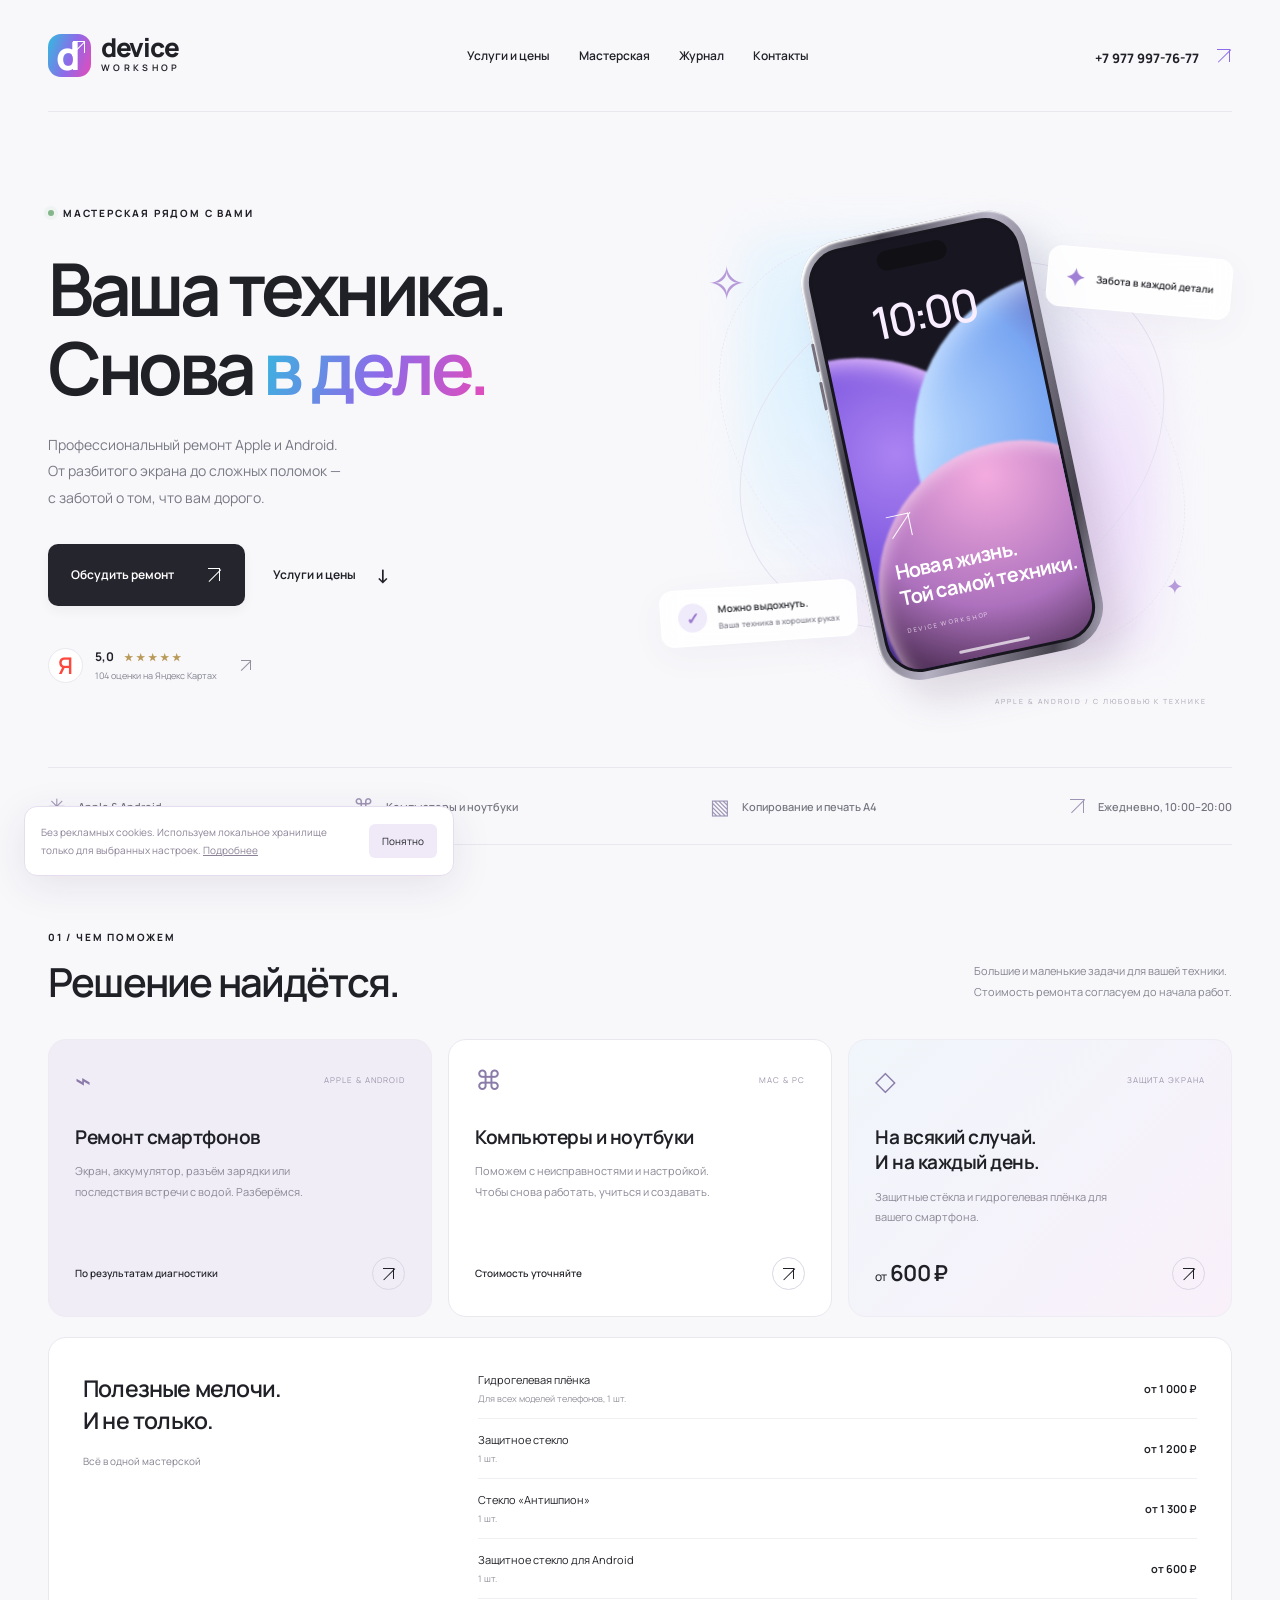
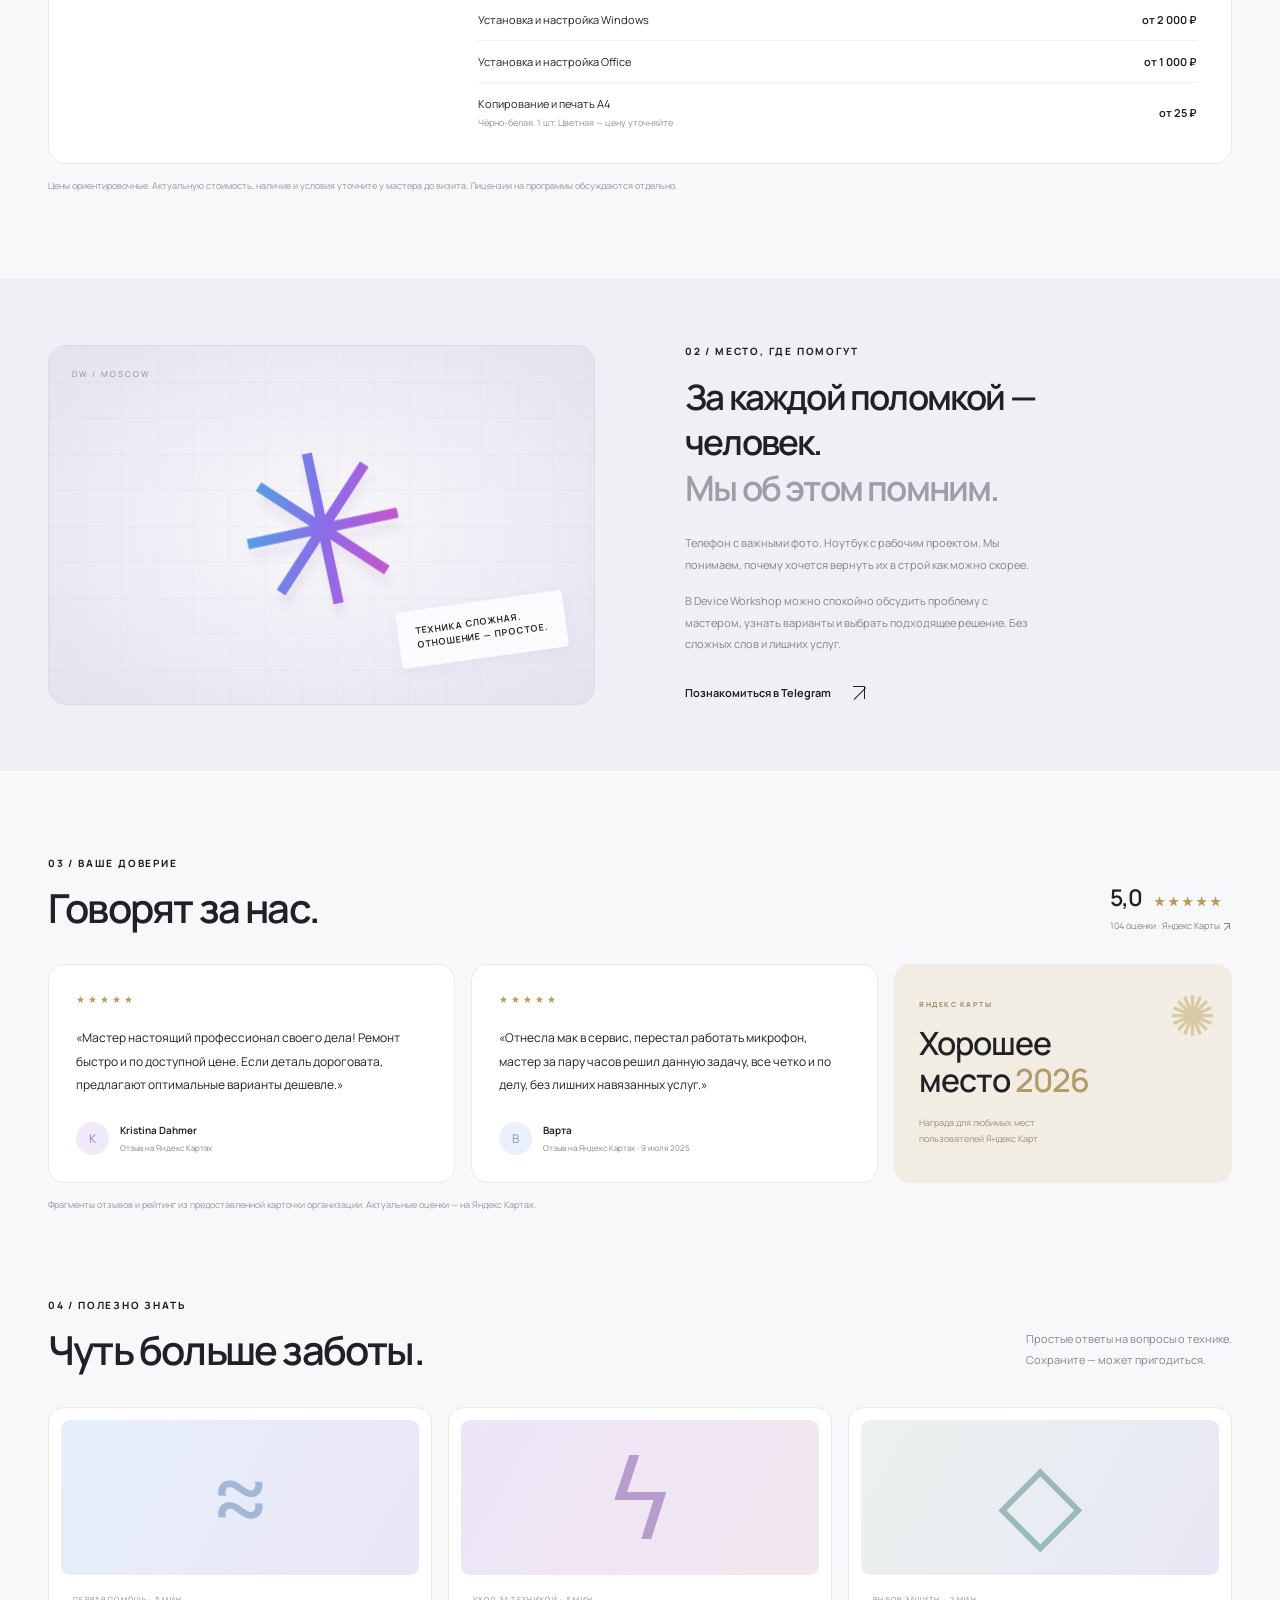
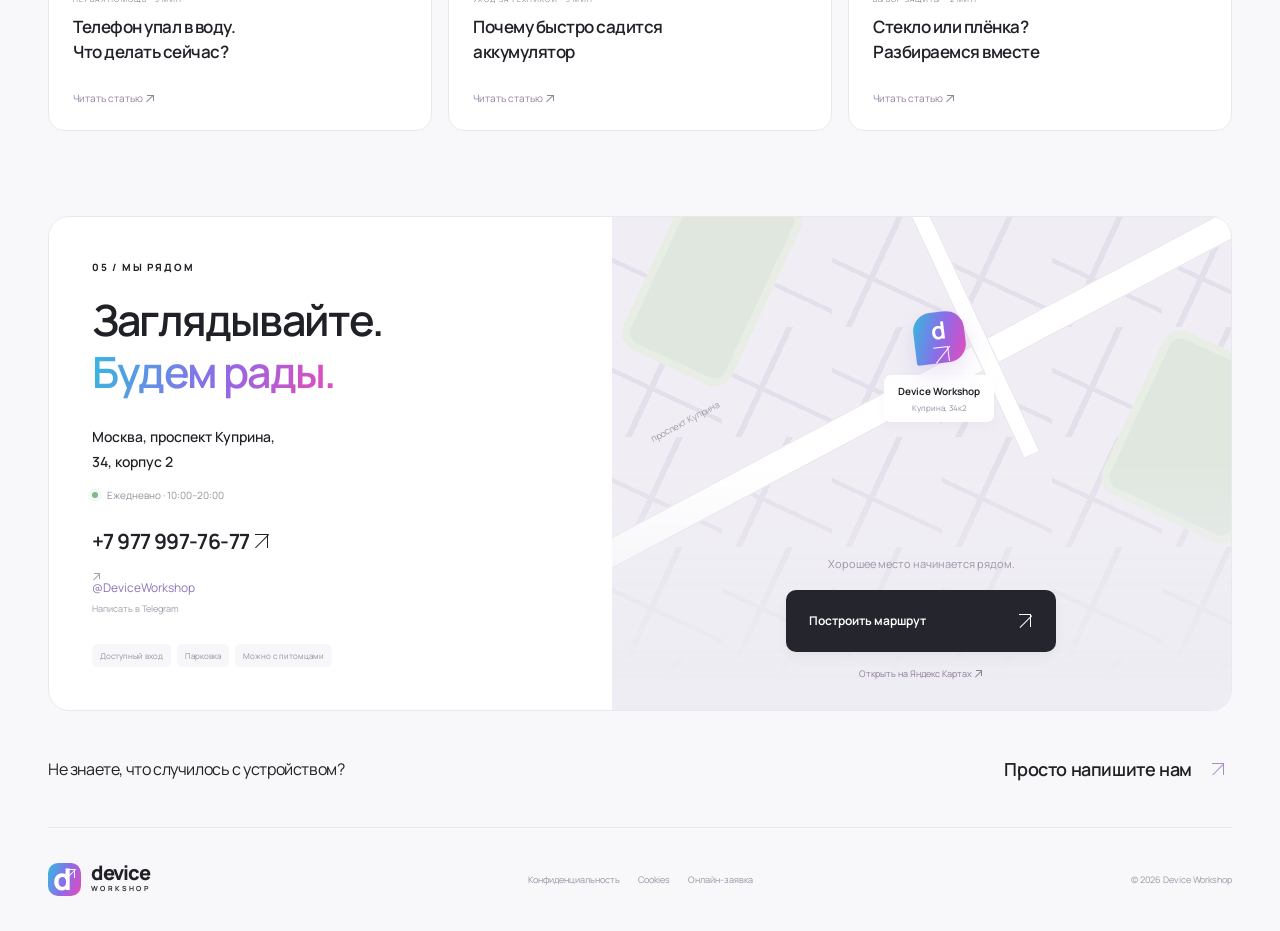
==== index.html @ 43ae1306 "Create Device Workshop website, Telegram Mini App and bot" ====
<!doctype html>
<html lang="ru">
<head>
  <meta charset="utf-8">
  <meta name="viewport" content="width=device-width, initial-scale=1">
  <meta name="theme-color" content="#f6f5fa">
  <meta name="description" content="Device Workshop — ремонт Apple и Android, компьютеров и ноутбуков в Москве. Защитные стёкла, гидрогелевая плёнка, печать А4. Проспект Куприна, 34, корпус 2. Ежедневно 10:00–20:00.">
  <title>Device Workshop — техника снова в деле</title>
  <link rel="icon" href="assets/favicon.svg" type="image/svg+xml">
  <link rel="stylesheet" href="styles.css"><link rel="stylesheet" href="layout.css"><link rel="stylesheet" href="extra.css">
  <script src="app.js" defer></script>
</head>
<body>
  <header class="header shell">
    <a class="brand" href="#" aria-label="Device Workshop — главная"><span class="brand-icon">d<span><span class="arrow-icon" aria-hidden="true"></span></span></span><span>device<span class="brand-sub">WORKSHOP</span></span></a>
    <nav class="desktop-nav" aria-label="Основная навигация"><a href="#services">Услуги и цены</a><a href="#about">Мастерская</a><a href="#articles">Журнал</a><a href="#contacts">Контакты</a></nav>
    <a class="header-contact" href="tel:+79779977677">+7 977 997-76-77 <span><span class="arrow-icon" aria-hidden="true"></span></span></a>
    <button class="menu-toggle" aria-expanded="false" aria-controls="mobile-nav" aria-label="Открыть меню">☰</button>
  </header>
  <nav id="mobile-nav" class="mobile-nav" aria-label="Мобильная навигация" hidden><a href="#services">Услуги и цены</a><a href="miniapp.html">Оформить заявку</a><a href="#about">Мастерская</a><a href="#reviews">Отзывы</a><a href="#articles">Полезные статьи</a><a href="#contacts">Контакты</a></nav>
  <main>
    <section class="hero shell">
      <div class="hero-copy">
        <div class="eyebrow"><span class="status-dot"></span> МАСТЕРСКАЯ РЯДОМ С ВАМИ</div>
        <h1>Ваша техника.<br>Снова <span class="gradient-text">в деле.</span></h1>
        <p class="hero-description">Профессиональный ремонт Apple и Android.<br class="desktop-break"> От разбитого экрана до сложных поломок —<br class="desktop-break"> с заботой о том, что вам дорого.</p>
        <div class="hero-actions"><button class="button button-dark" data-book>Обсудить ремонт <span><span class="arrow-icon" aria-hidden="true"></span></span></button><a class="text-link" href="#services">Услуги и цены <span>↓</span></a></div>
        <a class="hero-rating" href="https://yandex.ru/maps/org/device_workshop/223528800071/reviews/" target="_blank" rel="noopener noreferrer"><span class="rating-logo">Я</span><span><strong>5,0 <span class="stars">★★★★★</span></strong><small>104 оценки на Яндекс Картах</small></span><span class="rating-arrow"><span class="arrow-icon" aria-hidden="true"></span></span></a>
      </div>
      <div class="hero-art" aria-label="Иллюстрация смартфона после ремонта">
        <div class="orbit orbit-one"></div><div class="orbit orbit-two"></div><div class="art-glow"></div>
        <div class="floating-label label-top"><span class="label-symbol">✦</span> Забота в каждой детали</div>
        <div class="phone"><div class="phone-buttons"></div><div class="phone-screen"><div class="phone-island"></div><span class="screen-time">10:00</span><div class="screen-orb orb-one"></div><div class="screen-orb orb-two"></div><div class="screen-orb orb-three"></div><div class="screen-bottom"><span><span class="arrow-icon" aria-hidden="true"></span></span><strong>Новая жизнь.<br>Той самой техники.</strong><small>DEVICE WORKSHOP</small></div><div class="home-indicator"></div></div></div>
        <div class="floating-label label-bottom"><span class="check-icon">✓</span><span>Можно выдохнуть.<small>Ваша техника в хороших руках</small></span></div>
        <span class="art-spark spark-one">✧</span><span class="art-spark spark-two">✦</span><span class="art-caption">APPLE & ANDROID / С ЛЮБОВЬЮ К ТЕХНИКЕ</span>
      </div>
    </section>
    <div class="benefits shell"><span><i>✳</i> Apple & Android</span><span><i>⌘</i> Компьютеры и ноутбуки</span><span><i>▧</i> Копирование и печать А4</span><span><i><span class="arrow-icon" aria-hidden="true"></span></i> Ежедневно, 10:00–20:00</span></div>
    <section id="services" class="section shell">
      <div class="section-heading"><div><div class="eyebrow">01 / ЧЕМ ПОМОЖЕМ</div><h2>Решение найдётся.</h2></div><p>Большие и маленькие задачи для вашей техники.<br>Стоимость ремонта согласуем до начала работ.</p></div>
      <div class="service-grid">
        <article class="service-card repair-card"><div class="card-top"><span class="service-icon">⌁</span><span class="card-tag">APPLE & ANDROID</span></div><h3>Ремонт смартфонов</h3><p>Экран, аккумулятор, разъём зарядки или последствия встречи с водой. Разберёмся.</p><div class="card-bottom"><span class="price custom-price">По результатам диагностики</span><button class="circle-button" data-book="Ремонт смартфона" aria-label="Обсудить ремонт смартфона"><span class="arrow-icon" aria-hidden="true"></span></button></div></article>
        <article class="service-card"><div class="card-top"><span class="service-icon">⌘</span><span class="card-tag">MAC & PC</span></div><h3>Компьютеры и ноутбуки</h3><p>Поможем с неисправностями и настройкой. Чтобы снова работать, учиться и создавать.</p><div class="card-bottom"><span class="price custom-price">Стоимость уточняйте</span><button class="circle-button" data-book="Ремонт компьютера или ноутбука" aria-label="Обсудить ремонт компьютера"><span class="arrow-icon" aria-hidden="true"></span></button></div></article>
        <article class="service-card protection-card"><div class="card-top"><span class="service-icon">◇</span><span class="card-tag">ЗАЩИТА ЭКРАНА</span></div><h3>На всякий случай.<br>И на каждый день.</h3><p>Защитные стёкла и гидрогелевая плёнка для вашего смартфона.</p><div class="card-bottom"><span class="price"><small>от</small> 600 ₽</span><button class="circle-button" data-book="Защита экрана" aria-label="Подобрать защиту экрана"><span class="arrow-icon" aria-hidden="true"></span></button></div></article>
      </div>
      <div class="price-panel"><div class="price-panel-heading"><h3>Полезные мелочи.<br>И не только.</h3><span>Всё в одной мастерской</span></div><div class="price-list"><div><span>Гидрогелевая плёнка <small>Для всех моделей телефонов, 1 шт.</small></span><strong>от 1 000 ₽</strong></div><div><span>Защитное стекло <small>1 шт.</small></span><strong>от 1 200 ₽</strong></div><div><span>Стекло «Антишпион» <small>1 шт.</small></span><strong>от 1 300 ₽</strong></div><div><span>Защитное стекло для Android <small>1 шт.</small></span><strong>от 600 ₽</strong></div><div><span>Установка и настройка Windows</span><strong>от 2 000 ₽</strong></div><div><span>Установка и настройка Office</span><strong>от 1 000 ₽</strong></div><div><span>Копирование и печать А4 <small>Чёрно-белая, 1 шт. Цветная — цену уточняйте</small></span><strong>от 25 ₽</strong></div></div></div>
      <p class="price-note">Цены ориентировочные. Актуальную стоимость, наличие и условия уточните у мастера до визита. Лицензии на программы обсуждаются отдельно.</p>
    </section>
    <section id="about" class="about-section"><div class="shell about-grid"><div class="about-art" aria-hidden="true"><div class="about-grid-lines"></div><div class="tool-circle">✳</div><span class="about-sticker">ТЕХНИКА СЛОЖНАЯ.<br>ОТНОШЕНИЕ — ПРОСТОЕ.</span><span class="about-art-label">DW / MOSCOW</span></div><div class="about-copy"><div class="eyebrow">02 / МЕСТО, ГДЕ ПОМОГУТ</div><h2>За каждой поломкой —<br>человек.<br><span class="muted">Мы об этом помним.</span></h2><p>Телефон с важными фото. Ноутбук с рабочим проектом. Мы понимаем, почему хочется вернуть их в строй как можно скорее.</p><p>В Device Workshop можно спокойно обсудить проблему с мастером, узнать варианты и выбрать подходящее решение. Без сложных слов и лишних услуг.</p><a class="text-link" href="https://t.me/DeviceWorkshop" target="_blank" rel="noopener noreferrer">Познакомиться в Telegram <span><span class="arrow-icon" aria-hidden="true"></span></span></a></div></div></section>
    <section id="reviews" class="section shell"><div class="section-heading"><div><div class="eyebrow">03 / ВАШЕ ДОВЕРИЕ</div><h2>Говорят за нас.</h2></div><a class="review-total" href="https://yandex.ru/maps/org/device_workshop/223528800071/reviews/" target="_blank" rel="noopener noreferrer"><strong>5,0 <span class="stars">★★★★★</span></strong><span>104 оценки · Яндекс Карты <span class="arrow-icon" aria-hidden="true"></span></span></a></div><div class="review-grid"><article class="review-card"><div class="stars">★★★★★</div><blockquote>«Мастер настоящий профессионал своего дела! Ремонт быстро и по доступной цене. Если деталь дороговата, предлагают оптимальные варианты дешевле.»</blockquote><div class="review-author"><span class="avatar avatar-purple">K</span><span><strong>Kristina Dahmer</strong><small>Отзыв на Яндекс Картах</small></span></div></article><article class="review-card"><div class="stars">★★★★★</div><blockquote>«Отнесла мак в сервис, перестал работать микрофон, мастер за пару часов решил данную задачу, все четко и по делу, без лишних навязанных услуг.»</blockquote><div class="review-author"><span class="avatar avatar-blue">В</span><span><strong>Варта</strong><small>Отзыв на Яндекс Картах · 9 июля 2025</small></span></div></article><article class="award-card"><span class="award-flower">✺</span><span class="eyebrow">ЯНДЕКС КАРТЫ</span><h3>Хорошее<br>место <em>2026</em></h3><p>Награда для любимых мест<br>пользователей Яндекс Карт</p></article></div><p class="price-note">Фрагменты отзывов и рейтинг из предоставленной карточки организации. Актуальные оценки — на Яндекс Картах.</p></section>
    <section id="articles" class="section shell"><div class="section-heading"><div><div class="eyebrow">04 / ПОЛЕЗНО ЗНАТЬ</div><h2>Чуть больше заботы.</h2></div><p>Простые ответы на вопросы о технике.<br>Сохраните — может пригодиться.</p></div><div class="article-grid"><a class="article-card" href="articles.html#water"><span class="article-art water-art">≈</span><small>ПЕРВАЯ ПОМОЩЬ · 3 МИН</small><h3>Телефон упал в воду.<br>Что делать сейчас?</h3><span class="article-read">Читать статью <span class="arrow-icon" aria-hidden="true"></span></span></a><a class="article-card" href="articles.html#battery"><span class="article-art battery-art">ϟ</span><small>УХОД ЗА ТЕХНИКОЙ · 3 МИН</small><h3>Почему быстро садится<br>аккумулятор</h3><span class="article-read">Читать статью <span class="arrow-icon" aria-hidden="true"></span></span></a><a class="article-card" href="articles.html#protection"><span class="article-art glass-art">◇</span><small>ВЫБОР ЗАЩИТЫ · 2 МИН</small><h3>Стекло или плёнка?<br>Разбираемся вместе</h3><span class="article-read">Читать статью <span class="arrow-icon" aria-hidden="true"></span></span></a></div></section>
    <section id="contacts" class="section contacts-section shell"><div class="contact-card"><div class="contact-copy"><div class="eyebrow">05 / МЫ РЯДОМ</div><h2>Заглядывайте.<br><span class="gradient-text">Будем рады.</span></h2><p class="contact-address">Москва, проспект Куприна,<br>34, корпус 2</p><div class="hours"><span class="status-dot"></span> Ежедневно · 10:00–20:00</div><a class="contact-phone" href="tel:+79779977677">+7 977 997-76-77 <span class="arrow-icon" aria-hidden="true"></span></a><a class="telegram-link" href="https://t.me/DeviceWorkshop" target="_blank" rel="noopener noreferrer"><span class="arrow-icon" aria-hidden="true"></span> @DeviceWorkshop <span>Написать в Telegram</span></a><div class="contact-features"><span>Доступный вход</span><span>Парковка</span><span>Можно с питомцами</span></div></div><div class="location-panel"><div class="map-grid" aria-hidden="true"><div class="map-park park-one"></div><div class="map-park park-two"></div><div class="map-road road-one"></div><div class="map-road road-two"></div><span class="map-road-label">проспект Куприна</span><div class="map-marker"><span>d<span class="arrow-icon" aria-hidden="true"></span></span><div>Device Workshop<small>Куприна, 34к2</small></div></div></div><div class="map-overlay"><span>Хорошее место начинается рядом.</span><a class="button button-dark" href="https://yandex.ru/maps/?rtext=~55.540822%2C37.452341&rtt=auto" target="_blank" rel="noopener noreferrer">Построить маршрут <span><span class="arrow-icon" aria-hidden="true"></span></span></a><a class="map-card-link" href="https://yandex.ru/maps/org/device_workshop/223528800071/" target="_blank" rel="noopener noreferrer">Открыть на Яндекс Картах <span class="arrow-icon" aria-hidden="true"></span></a></div></div></div></section>
    <section class="closing shell"><span>Не знаете, что случилось с устройством?</span><button data-book>Просто напишите нам <span><span class="arrow-icon" aria-hidden="true"></span></span></button></section>
  </main>
  <footer class="footer shell"><a class="brand" href="#"><span class="brand-icon">d<span><span class="arrow-icon" aria-hidden="true"></span></span></span><span>device<span class="brand-sub">WORKSHOP</span></span></a><div class="legal-links"><a href="privacy.html">Конфиденциальность</a><a href="privacy.html#cookies">Cookies</a><a href="miniapp.html">Онлайн-заявка</a></div><span>© <span id="year">2026</span> Device Workshop</span></footer>
  <nav class="mobile-dock" aria-label="Быстрые действия"><a href="tel:+79779977677"><span><span class="arrow-icon" aria-hidden="true"></span></span>Позвонить</a><a href="miniapp.html" class="dock-primary"><span>＋</span>Заявка</a><a href="https://t.me/DeviceWorkshop"><span>➤</span>Мастеру</a></nav>
  <aside class="cookie-notice" id="cookie-notice" aria-label="Хранение настроек" hidden><p>Без рекламных cookies. Используем локальное хранилище только для выбранных настроек. <a href="privacy.html#cookies">Подробнее</a></p><button id="cookie-dismiss">Понятно</button></aside>
  <dialog id="booking-dialog"><button class="dialog-close" aria-label="Закрыть">×</button><div class="eyebrow">НАЧНЁМ С РАЗГОВОРА</div><h2>Что случилось?</h2><p>Расскажите мастеру о технике и проблеме. Подготовим сообщение для Telegram.</p><form id="booking-form"><label for="service">Услуга</label><select id="service" name="service"><option>Ремонт смартфона</option><option>Ремонт компьютера или ноутбука</option><option>Защита экрана</option><option>Установка Windows или Office</option><option>Копирование и печать А4</option><option>Другой вопрос</option></select><label for="device">Модель устройства и вопрос</label><textarea id="device" name="device" rows="3" maxlength="1500" placeholder="Например: iPhone 13, разбился экран"></textarea><button class="button button-dark" type="submit">Продолжить в Telegram <span><span class="arrow-icon" aria-hidden="true"></span></span></button><small class="form-note">Данные не сохраняются на сайте. Сообщение нужно отправить в Telegram самостоятельно.</small></form><a class="dialog-phone" href="miniapp.html">Открыть каталог и оформить заявку <span class="arrow-icon" aria-hidden="true"></span></a><a class="dialog-phone" href="tel:+79779977677">Или позвоните: +7 977 997-76-77</a></dialog>
</body>
</html>
---- styles.css ----
@font-face{font-family:Manrope;src:url('assets/manrope.ttf') format('truetype');font-style:normal;font-weight:200 800;font-display:swap}

:root{--ink:#202127;--muted:#83838f;--paper:#f8f8fb;--purple:#8e6be9;--line:#e9e8ef;--gradient:linear-gradient(110deg,#36b7df 3%,#8d6be9 52%,#e74ab9 100%)}
*{box-sizing:border-box}html{scroll-behavior:smooth;scroll-padding-top:35px}body{margin:0;background:var(--paper);color:var(--ink);font-family:Manrope,Arial,sans-serif;-webkit-font-smoothing:antialiased}button,input,select,textarea{font:inherit}button,a{-webkit-tap-highlight-color:transparent}a{color:inherit;text-decoration:none}button{cursor:pointer}button:focus-visible,a:focus-visible,select:focus-visible,textarea:focus-visible{outline:3px solid #8e6be9;outline-offset:5px}button{color:inherit}::selection{background:#ded2ff}.shell{width:min(1200px,calc(100% - 96px));margin-inline:auto}.header{height:112px;display:flex;align-items:center;justify-content:space-between;border-bottom:1px solid var(--line);gap:25px}.brand{display:flex;align-items:center;gap:10px;font-size:26px;letter-spacing:-1.3px;font-weight:800;line-height:1}.brand-icon{display:flex;align-items:center;justify-content:center;width:43px;height:43px;background:var(--gradient);border-radius:13px;color:white;font-size:39px;letter-spacing:-4px;padding-right:8px;position:relative}.brand-icon>span{font-size:19px;position:absolute;right:4px;top:4px}.brand-sub{display:block;font-size:9px;letter-spacing:3.3px;line-height:1.8;font-weight:650}.desktop-nav{display:flex;gap:29px;font-size:12px;font-weight:600}.desktop-nav a:hover,.text-link:hover{color:var(--purple)}.header-contact{font-size:13px;font-weight:750;white-space:nowrap}.header-contact>span{margin-left:13px;color:var(--purple);font-size:20px}.menu-toggle{display:none}.mobile-nav[hidden]{display:none}.hero{display:grid;grid-template-columns:1.08fr 1fr;align-items:center;min-height:655px;padding-block:55px 45px;gap:20px}.eyebrow{font-size:10px;letter-spacing:1.8px;font-weight:750;display:flex;align-items:center;gap:9px}.status-dot{width:6px;height:6px;display:inline-block;flex-shrink:0;border-radius:50%;background:#83b68a;box-shadow:0 0 0 4px #83b68a14}h1{font-size:clamp(52px,5.7vw,79px);letter-spacing:-4.5px;line-height:1.08;margin:29px 0 25px;font-weight:650}.gradient-text{background:var(--gradient);background-clip:text;-webkit-text-fill-color:transparent}.hero-description{font-size:14px;line-height:1.9;color:#777883;margin:0}.hero-actions{display:flex;gap:28px;align-items:center;margin-top:32px}.button{border:0;border-radius:10px;padding:18px 23px;display:inline-flex;justify-content:space-between;align-items:center;gap:32px;font-size:12px;font-weight:650;transition:transform .2s,background .2s}.button:hover{transform:translateY(-3px)}.button-dark{background:#25252d;color:white;box-shadow:0 5px 12px #2021270c}.button-dark:hover{background:#45404f}.button>span{font-size:19px;font-weight:400}.text-link{display:inline-flex;align-items:center;gap:20px;font-size:12px;font-weight:650;transition:color .2s}.text-link>span{font-size:19px}.hero-rating{display:flex;align-items:center;gap:12px;margin-top:42px;width:max-content}.rating-logo{display:grid;place-items:center;border:1px solid var(--line);background:white;border-radius:50%;width:35px;height:35px;color:#fc493e;font-size:23px;font-weight:600}.hero-rating strong{display:block;font-size:12px}.stars{color:#b99957;letter-spacing:3px;font-size:12px}.hero-rating .stars{margin-left:8px;font-size:10px}.hero-rating small{display:block;font-size:9px;color:var(--muted);margin-top:4px}.rating-arrow{font-size:16px;margin-left:10px;color:#92919d}.hero-art{height:530px;position:relative;display:grid;place-items:center;isolation:isolate}.art-glow{position:absolute;width:420px;height:420px;background:radial-gradient(ellipse at 30% 30%,#d5efff 0,transparent 60%),radial-gradient(ellipse at 70% 65%,#ead6fa,transparent 65%);filter:blur(20px);z-index:-2}.orbit{position:absolute;width:450px;height:450px;border:1px solid #e4e0f0;border-radius:50%;z-index:-1;transform:rotate(-30deg) scaleY(.75)}.orbit-two{transform:rotate(35deg) scaleY(.75);width:510px;height:480px;border-style:dashed;opacity:.6}.phone{position:relative;width:230px;height:448px;border-radius:43px;padding:8px;background:linear-gradient(110deg,#c6c5d0,#44414d 23%,#b6b2c4 52%,#47434e 85%,#b4afc3);box-shadow:16px 25px 35px #6b52702b,2px 2px 2px #fff inset;transform:rotate(-12deg);animation:float-phone 7s ease-in-out infinite}.phone-screen{height:100%;overflow:hidden;position:relative;background:#171621;border-radius:35px;border:3px solid #17151d}.phone-island{position:absolute;width:71px;height:20px;top:9px;left:50%;transform:translateX(-50%);border-radius:30px;background:#111015;z-index:5}.screen-time{position:absolute;top:48px;left:0;width:100%;text-align:center;color:#f8eeff;font-size:45px;font-weight:550;letter-spacing:-3px;z-index:3}.screen-orb{position:absolute;border-radius:50%;filter:blur(1px)}.orb-one{width:350px;height:350px;top:105px;left:-180px;background:radial-gradient(circle at 65% 30%,#ab83f2,#704bda 45%,#29174a 72%);box-shadow:inset -6px 3px 25px #f5ceff}.orb-two{width:330px;height:330px;top:65px;left:65px;background:radial-gradient(circle at 0% 40%,#b9daff,#79a6f2 38%,#57338e 68%);box-shadow:inset 5px 5px 30px #c9e0ff}.orb-three{width:290px;height:290px;top:220px;left:0;background:radial-gradient(circle at 45% 10%,#f4acdf,#ad71bd 43%,#38203e 73%);box-shadow:inset 0 3px 18px #f6d3f0}.screen-bottom{position:absolute;bottom:36px;left:22px;color:white;z-index:4}.screen-bottom>span{display:block;font-size:36px;margin-bottom:8px}.screen-bottom strong{font-size:20px;line-height:1.3;letter-spacing:-.6px}.screen-bottom small{display:block;font-size:6px;letter-spacing:2px;margin-top:16px;color:#eee1f1}.home-indicator{position:absolute;bottom:7px;width:72px;height:3px;background:#ffffffb0;border-radius:3px;left:50%;transform:translateX(-50%)}.phone-buttons{position:absolute;left:-2px;top:96px;width:3px;height:29px;background:#77717e;border-radius:3px;box-shadow:0 39px #77717e}.floating-label{display:flex;align-items:center;position:absolute;z-index:7;background:#ffffffdb;backdrop-filter:blur(12px);border:1px solid #fff;border-radius:13px;box-shadow:0 9px 35px #4f36690c;gap:11px;font-size:10px;font-weight:600;padding:13px 17px;animation:float-label 7s ease-in-out infinite}.label-top{top:72px;right:0;transform:rotate(5deg)}.label-symbol{font-size:24px;color:#a080d4}.label-bottom{bottom:68px;left:-12px;transform:rotate(-4deg);animation-delay:-3s}.label-bottom small{display:block;font-size:8px;color:var(--muted);margin-top:4px}.check-icon{display:grid;place-items:center;border-radius:50%;width:29px;height:29px;background:#f0ebfa;color:#9a78ce;font-size:16px}.art-spark{position:absolute;color:#b69ad9}.spark-one{font-size:47px;top:70px;left:35px}.spark-two{font-size:21px;right:48px;bottom:110px}.art-caption{position:absolute;bottom:4px;right:25px;color:#aaa4b3;font-size:7px;letter-spacing:2px}.benefits{display:flex;justify-content:space-between;align-items:center;border-block:1px solid var(--line);padding-block:24px;gap:20px}.benefits>span{display:flex;align-items:center;gap:12px;font-size:11px;font-weight:550;color:#73737d}.benefits i{font-style:normal;font-size:21px;color:#9e94b4}.section{padding-block:85px 0}.section-heading{display:flex;align-items:flex-end;justify-content:space-between;margin-bottom:32px;gap:24px}.section-heading h2{margin:14px 0 0}h2{font-size:40px;line-height:1.22;letter-spacing:-1.8px;font-weight:600}.section-heading>p{font-size:11px;line-height:1.9;color:var(--muted);margin:0 0 4px}.service-grid{display:grid;grid-template-columns:repeat(3,1fr);gap:16px}.service-card{border:1px solid var(--line);border-radius:18px;background:#fff;padding:26px;display:flex;flex-direction:column;min-height:278px;transition:transform .25s,box-shadow .25s}.service-card:hover{transform:translateY(-5px);box-shadow:0 15px 40px #43305e0a}.repair-card{background:#f0edf7;border-color:#eeebf3}.protection-card{background:linear-gradient(135deg,#f0f6fb,#f9f0fa);border-color:#eeedf4}.card-top{display:flex;align-items:center;justify-content:space-between;margin-bottom:32px}.service-icon{font-size:27px;color:#8a7ba8;line-height:1}.card-tag{font-size:8px;color:#9d95aa;letter-spacing:1px}.service-card h3{font-size:19px;font-weight:650;letter-spacing:-.5px;margin:0 0 11px;line-height:1.35}.service-card p{font-size:11px;line-height:1.85;color:#8b8795;margin:0 0 25px;max-width:260px}.card-bottom{display:flex;justify-content:space-between;align-items:center;margin-top:auto;gap:5px}.price{font-size:22px;font-weight:650;letter-spacing:-.7px}.price small{font-size:12px;font-weight:450}.custom-price{font-size:10px;font-weight:550;letter-spacing:0}.circle-button{width:33px;height:33px;border:1px solid #dbd7e4;border-radius:50%;background:transparent;font-size:18px;flex-shrink:0;transition:background .2s}.circle-button:hover{background:white}.price-panel{margin-top:20px;padding:34px;background:white;border:1px solid var(--line);border-radius:18px;display:grid;grid-template-columns:1fr 2fr;gap:35px}.price-panel-heading h3{font-size:23px;line-height:1.4;letter-spacing:-.8px;font-weight:600;margin:0 0 12px}.price-panel-heading>span{font-size:10px;color:var(--muted)}.price-list>div{display:flex;align-items:center;justify-content:space-between;gap:15px;padding:13px 0;border-bottom:1px solid #f0eff4;font-size:11px}.price-list>div:first-child{padding-top:0}.price-list>div:last-child{border:0;padding-bottom:0}.price-list small{display:block;font-size:9px;color:#92909b;margin-top:5px}.price-list strong{white-space:nowrap;font-size:11px;font-weight:650}.price-note{font-size:9px;line-height:1.8;color:#97939f;margin:14px 0 0}.about-section{margin-top:85px;padding-block:65px;background:#f0eff5}.about-grid{display:grid;grid-template-columns:1fr 1fr;gap:90px;align-items:center}.about-art{min-height:360px;border:1px solid #dfdce8;border-radius:18px;position:relative;overflow:hidden;background:radial-gradient(ellipse at center,#fff8,#e5e1f0);display:grid;place-items:center}.about-grid-lines{position:absolute;inset:0;background-image:linear-gradient(#d9d4e33b 1px,transparent 1px),linear-gradient(90deg,#d9d4e33b 1px,transparent 1px);background-size:36px 36px}.tool-circle{font-size:210px;font-weight:400;line-height:1;background:var(--gradient);background-clip:text;-webkit-text-fill-color:transparent;filter:drop-shadow(0 12px 4px #8460ae19);transform:rotate(-12deg);animation:spin-slow 80s linear infinite}.about-sticker{position:absolute;bottom:46px;right:28px;background:#fbfafc;box-shadow:0 4px 14px #6a557e0d;padding:14px 18px;border-radius:4px;transform:rotate(-8deg);font-size:9px;line-height:1.6;letter-spacing:1px;font-weight:650}.about-art-label{position:absolute;top:22px;left:23px;font-size:8px;letter-spacing:2px;color:#90859f}.about-copy h2{font-size:35px;margin:17px 0 21px;line-height:1.3}.muted{color:#a29baa}.about-copy p{font-size:11px;line-height:1.95;color:#87818e;max-width:350px;margin-bottom:15px}.about-copy .text-link{margin-top:10px;font-size:11px}.review-total{display:flex;flex-direction:column;gap:6px}.review-total strong{font-size:23px;letter-spacing:-1px;font-weight:600}.review-total .stars{font-size:12px;margin-left:8px}.review-total>span{font-size:9px;color:var(--muted)}.review-grid{display:grid;grid-template-columns:1fr 1fr .83fr;gap:16px}.review-card{background:white;border:1px solid var(--line);border-radius:16px;padding:27px;display:flex;flex-direction:column}.review-card .stars{font-size:10px}.review-card blockquote{margin:20px 0 25px;font-size:12px;line-height:1.95}.review-author{display:flex;gap:11px;align-items:center;margin-top:auto}.avatar{width:33px;height:33px;border-radius:50%;display:grid;place-items:center;font-size:12px}.avatar-purple{background:#f1eafa;color:#9a79c3}.avatar-blue{background:#eaf1fa;color:#7a9cb7}.review-author strong{display:block;font-size:10px;font-weight:650}.review-author small{display:block;font-size:8px;color:var(--muted);margin-top:5px}.award-card{background:#f1ede3;border-radius:16px;padding:25px;position:relative;overflow:hidden;display:flex;flex-direction:column;justify-content:center}.award-card .eyebrow{font-size:7px;letter-spacing:1.5px;color:#9b8a6d}.award-card h3{font-size:32px;line-height:1.15;letter-spacing:-1px;font-weight:550;margin:16px 0}.award-card h3 em{font-style:normal;color:#b39a6c}.award-card p{font-size:9px;line-height:1.8;color:#a09074;margin:0}.award-flower{position:absolute;right:16px;top:12px;color:#d9c9a6;font-size:56px}.contacts-section{padding-top:85px}.contact-card{display:grid;grid-template-columns:1fr 1.1fr;overflow:hidden;border-radius:21px;background:white;border:1px solid var(--line)}.contact-copy{padding:43px}.contact-copy h2{font-size:43px;margin:20px 0 25px}.contact-address{font-size:14px;line-height:1.8;font-weight:550}.hours{font-size:10px;color:#92909b;display:flex;align-items:center;gap:9px;margin:14px 0 25px}.contact-phone{font-size:21px;font-weight:650;letter-spacing:-.6px;display:block}.telegram-link{display:block;font-size:12px;color:#8d73b8;margin-top:18px}.telegram-link>span{display:block;font-size:9px;color:#a39ba9;margin-top:6px}.contact-features{display:flex;flex-wrap:wrap;gap:6px;margin-top:29px}.contact-features>span{padding:6px 8px;background:#f7f6f9;border-radius:5px;font-size:8px;color:#98909e}.location-panel{background:#eeedf3;position:relative;display:flex;align-items:flex-end;min-height:440px;isolation:isolate}.map-grid{position:absolute;inset:0;overflow:hidden;z-index:-1;background-color:#f0eef4;background-image:linear-gradient(25deg,transparent 40%,#e4e0eb 40%,#e4e0eb 43%,transparent 43%),linear-gradient(115deg,transparent 40%,#e4e0eb 40%,#e4e0eb 44%,transparent 44%);background-size:110px 110px;mask-image:linear-gradient(black 50%,transparent 95%)}.map-park{background:#dfe7df;border:8px solid #e8eee6;border-radius:20px;width:120px;height:200px;position:absolute;transform:rotate(25deg)}.park-one{top:-40px;left:40px}.park-two{top:130px;right:-45px;width:150px;height:180px}.map-road{position:absolute;background:#fff;border:1px solid #e6e2ec;height:28px;width:750px;transform:rotate(-28deg);left:-80px;top:165px}.road-two{top:25px;left:100px;width:450px;transform:rotate(65deg);height:18px}.map-road-label{position:absolute;top:198px;left:35px;transform:rotate(-28deg);font-size:9px;color:#a29aa9}.map-marker{position:absolute;top:95px;left:44%;display:flex;align-items:center;flex-direction:column;gap:12px}.map-marker>span{width:51px;height:51px;background:var(--gradient);color:white;display:grid;place-items:center;border-radius:18px 18px 18px 2px;transform:rotate(-7deg);font-size:24px;box-shadow:0 10px 25px #a171c633;font-weight:700}.map-marker>div{background:white;border-radius:7px;padding:9px 14px;font-size:10px;box-shadow:0 4px 12px #00000008;font-weight:650;white-space:nowrap}.map-marker small{display:block;text-align:center;font-size:8px;color:#9f95a7;margin-top:4px;font-weight:450}.map-overlay{width:100%;padding:30px 45px;text-align:center}.map-overlay>span{display:block;font-size:11px;color:#9d93a7;margin-bottom:19px}.map-overlay .button{width:100%;max-width:270px}.map-card-link{font-size:9px;display:block;margin-top:15px;color:#8c7d9b}.closing{display:flex;align-items:center;justify-content:space-between;padding-block:45px;border-bottom:1px solid var(--line);gap:20px}.closing>span{font-size:16px;letter-spacing:-.4px}.closing button{font-size:18px;font-weight:600;background:none;border:0;letter-spacing:-.4px}.closing button>span{margin-left:15px;color:#a88cc7}.footer{display:flex;align-items:center;justify-content:space-between;padding-block:35px;gap:20px}.footer .brand{font-size:20px}.footer .brand-icon{width:33px;height:33px;border-radius:10px;font-size:30px}.footer .brand-icon>span{font-size:14px}.footer .brand-sub{font-size:7px;letter-spacing:2.4px}.footer>span{font-size:9px;color:#9d97a6}dialog{border:1px solid #e9e3ef;padding:36px;border-radius:20px;width:min(480px,calc(100% - 32px));color:var(--ink);box-shadow:0 25px 100px #17132433;background:#fdfcfe}dialog::backdrop{background:#1e172a66;backdrop-filter:blur(6px)}dialog h2{margin:20px 0 15px;font-size:34px}dialog p{font-size:12px;line-height:1.8;color:var(--muted)}.dialog-close{position:absolute;right:14px;top:9px;background:none;border:0;font-size:28px;color:#9787a7}form label{display:block;font-size:11px;font-weight:650;margin:20px 0 8px}select,textarea{width:100%;padding:12px;border:1px solid #ded8e7;border-radius:8px;background:white;font-size:12px;color:var(--ink)}textarea{resize:vertical}form .button{width:100%;margin-top:22px}.form-note{font-size:9px;line-height:1.8;display:block;margin-top:12px;color:#99909f}.dialog-phone{display:block;font-size:11px;text-align:center;margin-top:20px;color:#8365a3}.reveal{opacity:0;transform:translateY(22px);transition:opacity .7s,transform .7s}.reveal.is-visible{opacity:1;transform:translateY(0)}@keyframes float-phone{0%,100%{transform:rotate(-12deg) translateY(0)}50%{transform:rotate(-9deg) translateY(-12px)}}@keyframes float-label{0%,100%{translate:0 0}50%{translate:0 -7px}}@keyframes spin-slow{to{transform:rotate(348deg)}}
@media(min-width:1500px){.hero{min-height:720px}.hero-art{height:590px}.phone{width:250px;height:488px}.label-top{top:90px}.label-bottom{bottom:85px}.screen-bottom strong{font-size:24px}}
@media(max-width:1100px){.shell{width:calc(100% - 64px)}.desktop-nav{gap:18px;font-size:11px}.header-contact{font-size:11px}.hero{min-height:600px}h1{font-size:62px;letter-spacing:-3.5px}.hero-art{height:470px}.phone{width:205px;height:405px}.orbit{width:350px;height:350px}.orbit-two{width:390px;height:400px}.floating-label{padding:11px;font-size:9px}.label-top{right:-5px;top:60px}.label-bottom{left:-10px;bottom:60px}.hero-description{font-size:12px}.hero-actions{gap:18px}.hero-actions .button{gap:20px;padding:16px}.about-grid{gap:50px}.service-card{padding:22px}.service-card h3{font-size:17px}.contact-copy{padding:30px}.contact-phone{font-size:19px}}
@media(max-width:800px){.shell{width:calc(100% - 40px)}.header{height:84px}.desktop-nav{display:none}.header-contact{margin-left:auto}.menu-toggle{display:block;border:1px solid var(--line);background:white;width:35px;height:35px;border-radius:9px;font-size:19px}.mobile-nav{position:absolute;top:83px;left:20px;right:20px;z-index:30;background:white;padding:20px;box-shadow:0 20px 30px #31234614;border:1px solid var(--line);border-radius:0 0 15px 15px;display:flex;flex-direction:column;gap:22px;font-size:13px}.hero{grid-template-columns:1fr 1fr;gap:0;min-height:520px;padding-block:40px}.hero-art{height:430px}.phone{width:175px;height:350px;border-radius:34px;padding:6px}.phone-screen{border-radius:29px}.screen-time{font-size:36px}.screen-bottom{left:15px;bottom:25px}.screen-bottom strong{font-size:17px}.screen-bottom>span{font-size:28px}.screen-bottom small{font-size:5px;margin-top:12px}.hero h1{font-size:49px;letter-spacing:-2.7px}.hero-description{font-size:11px}.hero-actions{flex-direction:column;align-items:flex-start;gap:18px;margin-top:24px}.hero-rating{margin-top:27px}.label-top{top:40px;right:-5px;font-size:8px}.label-symbol{font-size:19px}.label-bottom{bottom:45px;left:-4px;font-size:8px}.label-bottom small{font-size:6px}.check-icon{width:22px;height:22px}.art-caption{font-size:5px;letter-spacing:1px;right:0}.orbit{width:280px;height:340px}.orbit-two{width:300px;height:350px}.art-glow{width:280px;height:340px}.spark-one{left:0;top:25px;font-size:32px}.spark-two{right:0;bottom:90px}.benefits{display:grid;grid-template-columns:1fr 1fr;gap:18px;padding-block:20px}.benefits>span{font-size:10px}.section{padding-top:60px}.section-heading{align-items:flex-start}h2{font-size:32px}.section-heading>p{font-size:10px;max-width:210px;margin-top:25px}.service-grid{gap:10px}.service-card{padding:18px;min-height:280px}.service-card h3{font-size:16px}.service-card p{font-size:10px}.card-tag{font-size:6px}.card-top{margin-bottom:26px}.custom-price{font-size:9px;max-width:115px;line-height:1.7}.price-panel{padding:25px;grid-template-columns:1fr 1.8fr;gap:25px}.price-panel-heading h3{font-size:20px}.about-section{margin-top:60px;padding-block:40px}.about-grid{gap:30px}.about-art{min-height:340px}.tool-circle{font-size:170px}.about-sticker{right:15px;font-size:7px;bottom:60px}.about-copy h2{font-size:28px}.about-copy p{font-size:10px}.review-grid{grid-template-columns:1fr 1fr;gap:12px}.award-card{grid-column:1/-1;min-height:150px;padding:25px;display:block}.award-card h3{font-size:26px;margin-block:12px}.award-card h3 br{display:none}.award-card p{position:absolute;right:90px;bottom:38px;font-size:10px}.award-flower{top:42px;right:25px}.review-card{padding:22px}.review-card blockquote{font-size:11px}.review-total strong{font-size:20px}.contact-card{grid-template-columns:1fr 1fr}.contact-copy{padding:28px}.contact-copy h2{font-size:32px}.contact-address{font-size:12px}.contact-phone{font-size:16px}.map-overlay{padding:25px}.map-overlay>span{font-size:9px}.map-overlay .button{font-size:10px;gap:10px;padding:15px}.map-marker{left:25%}.closing>span{font-size:13px;max-width:250px}.closing button{font-size:14px}.footer>span{font-size:8px}.footer>span:nth-child(2){display:none}}
@media(max-width:560px){html{scroll-padding-top:20px}.header{height:78px}.brand{font-size:23px}.brand-icon{width:37px;height:37px;font-size:34px}.brand-sub{font-size:8px;letter-spacing:2.8px}.header-contact{font-size:0}.header-contact>span{font-size:22px;margin:0}.hero{grid-template-columns:1fr;padding-top:39px;padding-bottom:22px;gap:0}.hero-copy{position:relative;z-index:2}.eyebrow{font-size:8px;letter-spacing:1.4px}.hero h1{font-size:clamp(51px,12vw,69px);letter-spacing:-3px;margin-top:23px;margin-bottom:21px}.hero-description{font-size:12px;line-height:1.9}.hero-actions{flex-direction:row;align-items:center;gap:24px;margin-top:26px}.hero-actions .button{font-size:11px;padding:15px 19px;gap:20px}.text-link{font-size:11px;gap:12px}.hero-rating{margin-top:26px}.hero-art{height:425px;margin-top:12px;width:100%;max-width:400px;justify-self:center}.phone{width:189px;height:373px;border-radius:37px}.phone-screen{border-radius:31px}.screen-bottom strong{font-size:19px}.screen-time{font-size:39px}.label-top{top:58px;right:0;font-size:9px;padding:12px}.label-bottom{bottom:35px;left:0;font-size:9px;padding:12px}.label-bottom small{font-size:7px}.orbit{width:315px;height:345px}.orbit-two{width:330px;height:360px}.art-caption{bottom:0;right:10px;font-size:6px}.spark-one{left:15px;top:48px}.spark-two{right:20px;bottom:90px}.benefits{gap:18px 8px}.benefits>span{font-size:9px;gap:8px}.benefits i{font-size:18px}.section{padding-top:52px}.section-heading{display:block;margin-bottom:24px}.section-heading h2{font-size:32px;margin-top:12px}.section-heading>p{font-size:11px;max-width:none;margin-top:16px}.service-grid{grid-template-columns:1fr;gap:12px}.service-card{padding:24px;min-height:236px}.card-top{margin-bottom:22px}.card-tag{font-size:8px}.service-card h3{font-size:21px}.service-card h3 br{display:none}.service-card p{font-size:12px;max-width:290px;margin-bottom:24px}.custom-price{font-size:11px;max-width:none}.circle-button{width:36px;height:36px}.price-panel{padding:24px;grid-template-columns:1fr;gap:28px}.price-panel-heading h3{font-size:22px}.price-panel-heading h3 br{display:none}.price-panel-heading>span{font-size:11px}.price-list>div{padding-block:15px;font-size:11px}.price-list strong{font-size:11px}.price-list small{font-size:9px;line-height:1.6;max-width:185px}.price-note{font-size:9px;line-height:1.9}.about-section{margin-top:52px}.about-grid{grid-template-columns:1fr;gap:32px}.about-art{min-height:275px}.tool-circle{font-size:190px}.about-sticker{bottom:35px;right:25px;font-size:8px}.about-copy h2{font-size:32px}.about-copy p{font-size:12px;max-width:none}.about-copy .text-link{font-size:12px}.review-total{margin-top:20px;flex-direction:row;align-items:center;justify-content:space-between;gap:10px}.review-total>span{font-size:8px}.review-total strong{font-size:21px}.review-total .stars{font-size:10px;margin-left:5px}.review-grid{grid-template-columns:1fr}.review-card{padding:26px}.review-card blockquote{font-size:12px}.review-author strong{font-size:11px}.review-author small{font-size:9px}.award-card{grid-column:auto;min-height:186px}.award-card h3{font-size:31px}.award-card h3 br{display:block}.award-card p{font-size:9px;right:20px;bottom:30px}.award-flower{top:25px;right:28px}.contact-card{grid-template-columns:1fr}.contact-copy{padding:30px}.contact-copy h2{font-size:38px}.contact-address{font-size:14px}.contact-phone{font-size:22px}.telegram-link{font-size:13px}.telegram-link>span{font-size:10px}.contact-features>span{font-size:8px}.location-panel{min-height:350px}.map-marker{top:50px;left:40%}.map-overlay{padding:25px 30px}.map-overlay>span{font-size:10px}.map-overlay .button{font-size:12px;padding:16px 20px}.closing{padding-block:32px;align-items:flex-start;flex-direction:column;gap:15px}.closing>span{max-width:none;font-size:12px}.closing button{font-size:20px;padding:0}.footer{padding-block:28px}.footer .brand{font-size:18px}.footer>span{font-size:8px;max-width:115px;text-align:right;line-height:1.8}dialog{padding:30px 24px}dialog h2{font-size:31px}.desktop-break{display:none}}
@media(prefers-reduced-motion:reduce){html{scroll-behavior:auto}*,*::before,*::after{animation:none!important;transition:none!important}.reveal{opacity:1;transform:none}}
---- layout.css ----
.article-grid{display:grid;grid-template-columns:repeat(3,1fr);gap:16px}
.article-card{padding:12px 12px 23px;background:white;border:1px solid var(--line);border-radius:16px;transition:transform .2s}.article-card:hover{transform:translateY(-4px)}
.article-art{height:155px;display:grid;place-items:center;font-size:110px;border-radius:9px;color:#a390bb;line-height:1}.water-art{background:linear-gradient(120deg,#e5effa,#ebe5f5);color:#a2b7d6}.battery-art{background:linear-gradient(120deg,#ece5f8,#f4e6ef);color:#b79cce}.glass-art{background:linear-gradient(120deg,#ebf2ef,#e7e7f5);color:#9cb9b9}
.article-card>small{display:block;margin:20px 12px 10px;font-size:7px;letter-spacing:1.3px;color:var(--muted)}.article-card h3{font-size:17px;line-height:1.5;margin:0 12px 20px;letter-spacing:-.5px;font-weight:600}.article-read{font-size:10px;margin-left:12px;color:#93819f}
.legal-links{display:flex;gap:18px;font-size:9px;color:#9a91a3}.legal-links a:hover{color:var(--purple)}.mobile-dock{display:none}
.cookie-notice[hidden]{display:none}.cookie-notice{position:fixed;left:24px;bottom:24px;z-index:40;background:#fff;border:1px solid #e6deef;border-radius:13px;padding:16px;max-width:430px;display:flex;align-items:center;gap:18px;box-shadow:0 10px 40px #30213e18}.cookie-notice p{font-size:10px;line-height:1.8;color:#8c8297;margin:0}.cookie-notice a{text-decoration:underline}.cookie-notice button{border:0;border-radius:6px;padding:10px 13px;font-size:10px;background:#f0eaf8;white-space:nowrap}
.reading-page{max-width:820px;padding-block:60px}.reading-page h1{font-size:56px;line-height:1.15;letter-spacing:-2px}.reading-lead{font-size:16px;color:var(--muted);line-height:1.8}.reading-nav{display:flex;gap:10px;flex-wrap:wrap;margin:30px 0}.reading-nav a{padding:10px 13px;border:1px solid #e4ddeb;background:white;border-radius:8px;font-size:11px}.reading-page article,.reading-page section{padding-top:35px;margin-bottom:30px;scroll-margin-top:30px}.reading-page h2{font-size:29px;line-height:1.4;letter-spacing:-1px}.reading-page p{font-size:14px;line-height:1.95;color:#82798c}.reading-page p a,.document-note a{color:#9070b8;text-decoration:underline}.document-note{padding:22px 25px;border:1px solid #e5deec;border-radius:12px;background:#f0edf6;font-size:12px;line-height:1.9;color:#8f7f9f;margin-block:30px}.article-kicker{font-size:9px;letter-spacing:1.2px;color:#a599b1}
.mini-body{background:var(--paper);color:var(--ink)}.mini-shell{width:min(680px,calc(100% - 36px));margin:auto;padding-bottom:25px}.mini-header{display:flex;align-items:center;justify-content:space-between;padding-block:25px 35px}.mini-phone{width:38px;height:38px;background:#eeebf5;border-radius:50%;display:grid;place-items:center;font-size:22px;color:#9476ba}.mini-title{font-size:45px;letter-spacing:-2px;margin:18px 0}.mini-intro{color:var(--muted);font-size:13px;line-height:1.9}.mini-tabs{display:flex;gap:7px;overflow:auto;padding-block:15px 20px;scrollbar-width:thin}.mini-tabs button{border:1px solid var(--line);background:white;border-radius:8px;font-size:11px;padding:10px 14px;white-space:nowrap}.mini-tabs button.active{background:#27242f;color:white;border-color:#27242f}.mini-catalog{display:grid;grid-template-columns:1fr 1fr;gap:10px}#catalog-status{font-size:12px;color:var(--muted);line-height:1.8}
.mini-service{text-align:left;background:white;border:1px solid var(--line);border-radius:13px;padding:20px;display:flex;flex-direction:column;min-height:160px}.mini-service.selected{border-color:#9f80cf;background:#f2edf9;box-shadow:inset 0 0 0 1px #9f80cf}.mini-service strong{font-size:13px;line-height:1.5;letter-spacing:-.2px}.mini-service small{font-size:10px;line-height:1.75;color:#98909e;display:block;margin:10px 0 16px}.mini-price{font-size:14px;font-weight:650;margin-top:auto}
.order-section{margin-top:30px;background:white;border:1px solid var(--line);padding:25px;border-radius:16px;scroll-margin-top:20px}.order-section h2{font-size:26px;letter-spacing:-1px}.selected-service{border-radius:7px;padding:14px;background:#f2edf7;color:#9676ba;font-size:12px;line-height:1.7}form input:not([type=checkbox]){width:100%;padding:12px;border:1px solid #ded8e7;border-radius:8px;background:white;font-size:12px;color:var(--ink)}input:focus-visible{outline:3px solid #8e6be9;outline-offset:3px}.order-mode{font-size:10px;line-height:1.8;color:#9a8fa4}.order-submit{width:100%}.order-section form .button{margin-top:12px}#order-result{font-size:12px;line-height:1.9;color:#8e73b0}
.mini-help{margin-top:30px;padding:0 5px}.mini-help h3{font-size:20px;letter-spacing:-.5px;font-weight:600}.mini-help a{display:block;font-size:13px;margin-block:16px;color:#9873ba}.mini-help p{font-size:12px;line-height:1.9;color:var(--muted)}.mini-footer{border-top:1px solid var(--line);margin-top:25px;padding-top:20px;display:flex;flex-wrap:wrap;gap:15px;font-size:10px;color:#a094aa}.mini-body .price-note{padding-inline:5px;margin-top:25px}
---- extra.css ----
.arrow-icon{display:inline-block;width:.65em;height:.65em;position:relative;border-top:1.3px solid currentColor;border-right:1.3px solid currentColor;vertical-align:.05em;margin-inline:2px}.arrow-icon::after{content:'';position:absolute;right:-.08em;top:-.04em;width:.9em;height:1.3px;background:currentColor;transform:rotate(-45deg);transform-origin:right center}.copy-button{background:#ece5f5;border:0;border-radius:8px;padding:12px 15px;font-size:11px;margin-top:12px}#message-fallback{border-top:1px solid var(--line);padding-top:20px;margin-top:20px}#message-fallback[hidden]{display:none}#message-fallback label{display:block;font-size:11px;margin-bottom:10px}#copy-status{font-size:11px;line-height:1.8;color:var(--muted)}#message-fallback .text-link{margin-top:15px}.mini-body{background:var(--paper)}
.contact-copy,.location-panel{min-width:0}
@media(max-width:560px){.hero-art{overflow:clip}.contact-card{grid-template-columns:minmax(0,1fr)}.contact-copy{padding:26px}.contact-phone{font-size:clamp(17px,5vw,22px)}}
@media(max-width:800px){.legal-links{gap:10px;font-size:8px;flex-wrap:wrap;max-width:210px}.article-art{height:130px}.article-card h3{font-size:14px}.article-card>small{font-size:6px;letter-spacing:.8px}.reading-page h1{font-size:45px}.reading-page{padding-block:40px}}
@media(max-width:560px){body:not(.mini-body){padding-bottom:76px}.article-grid{grid-template-columns:1fr}.article-art{height:170px;font-size:120px}.article-card h3{font-size:20px}.article-card>small{font-size:8px;margin-top:22px}.article-read{font-size:11px}.mobile-dock{position:fixed;bottom:0;left:0;right:0;display:flex;align-items:center;justify-content:space-around;background:#fffffff0;backdrop-filter:blur(15px);border-top:1px solid #e8e1ef;z-index:35;padding:8px 10px max(8px,env(safe-area-inset-bottom));gap:8px}.mobile-dock a{display:flex;flex-direction:column;align-items:center;gap:4px;font-size:9px;flex:1;padding:5px;border-radius:9px}.mobile-dock a>span{font-size:18px;line-height:1}.mobile-dock .dock-primary{background:#2b2634;color:white;padding-block:9px}.cookie-notice{left:12px;right:12px;bottom:85px;padding:12px;gap:10px}.cookie-notice p{font-size:9px}.footer{flex-wrap:wrap}.legal-links{order:3;max-width:none;width:100%;justify-content:space-between;font-size:8px}.reading-page{padding-block:35px}.reading-page h1{font-size:36px;letter-spacing:-1.5px}.reading-page h2{font-size:25px}.reading-page p{font-size:12px;line-height:1.95}.document-note{padding:18px;font-size:11px}.reading-nav a{font-size:10px;padding:9px}.mini-title{font-size:39px}.mini-catalog{gap:8px}.mini-service{padding:16px;min-height:170px}.mini-service strong{font-size:12px}.mini-service small{font-size:9px}.mini-price{font-size:13px}.order-section{padding:21px}.order-section h2{font-size:24px}.mini-header .brand{font-size:23px}}
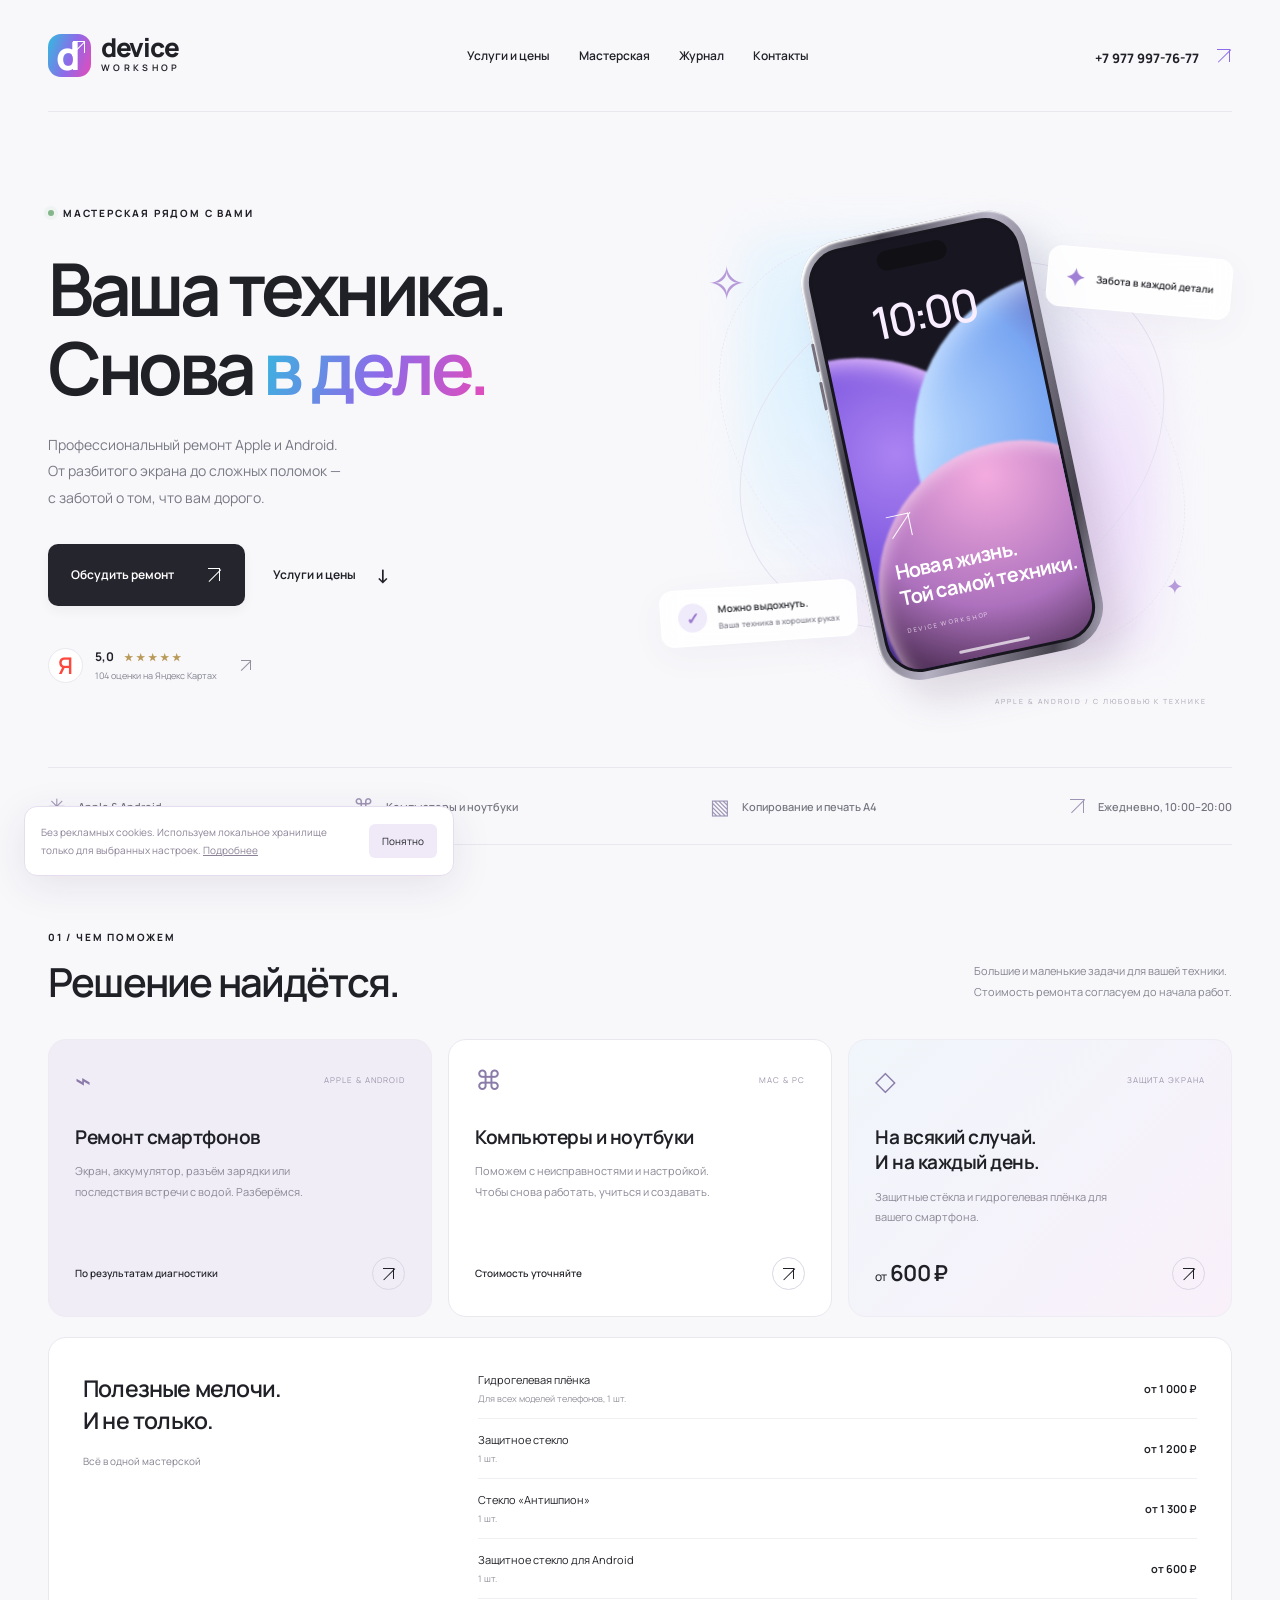
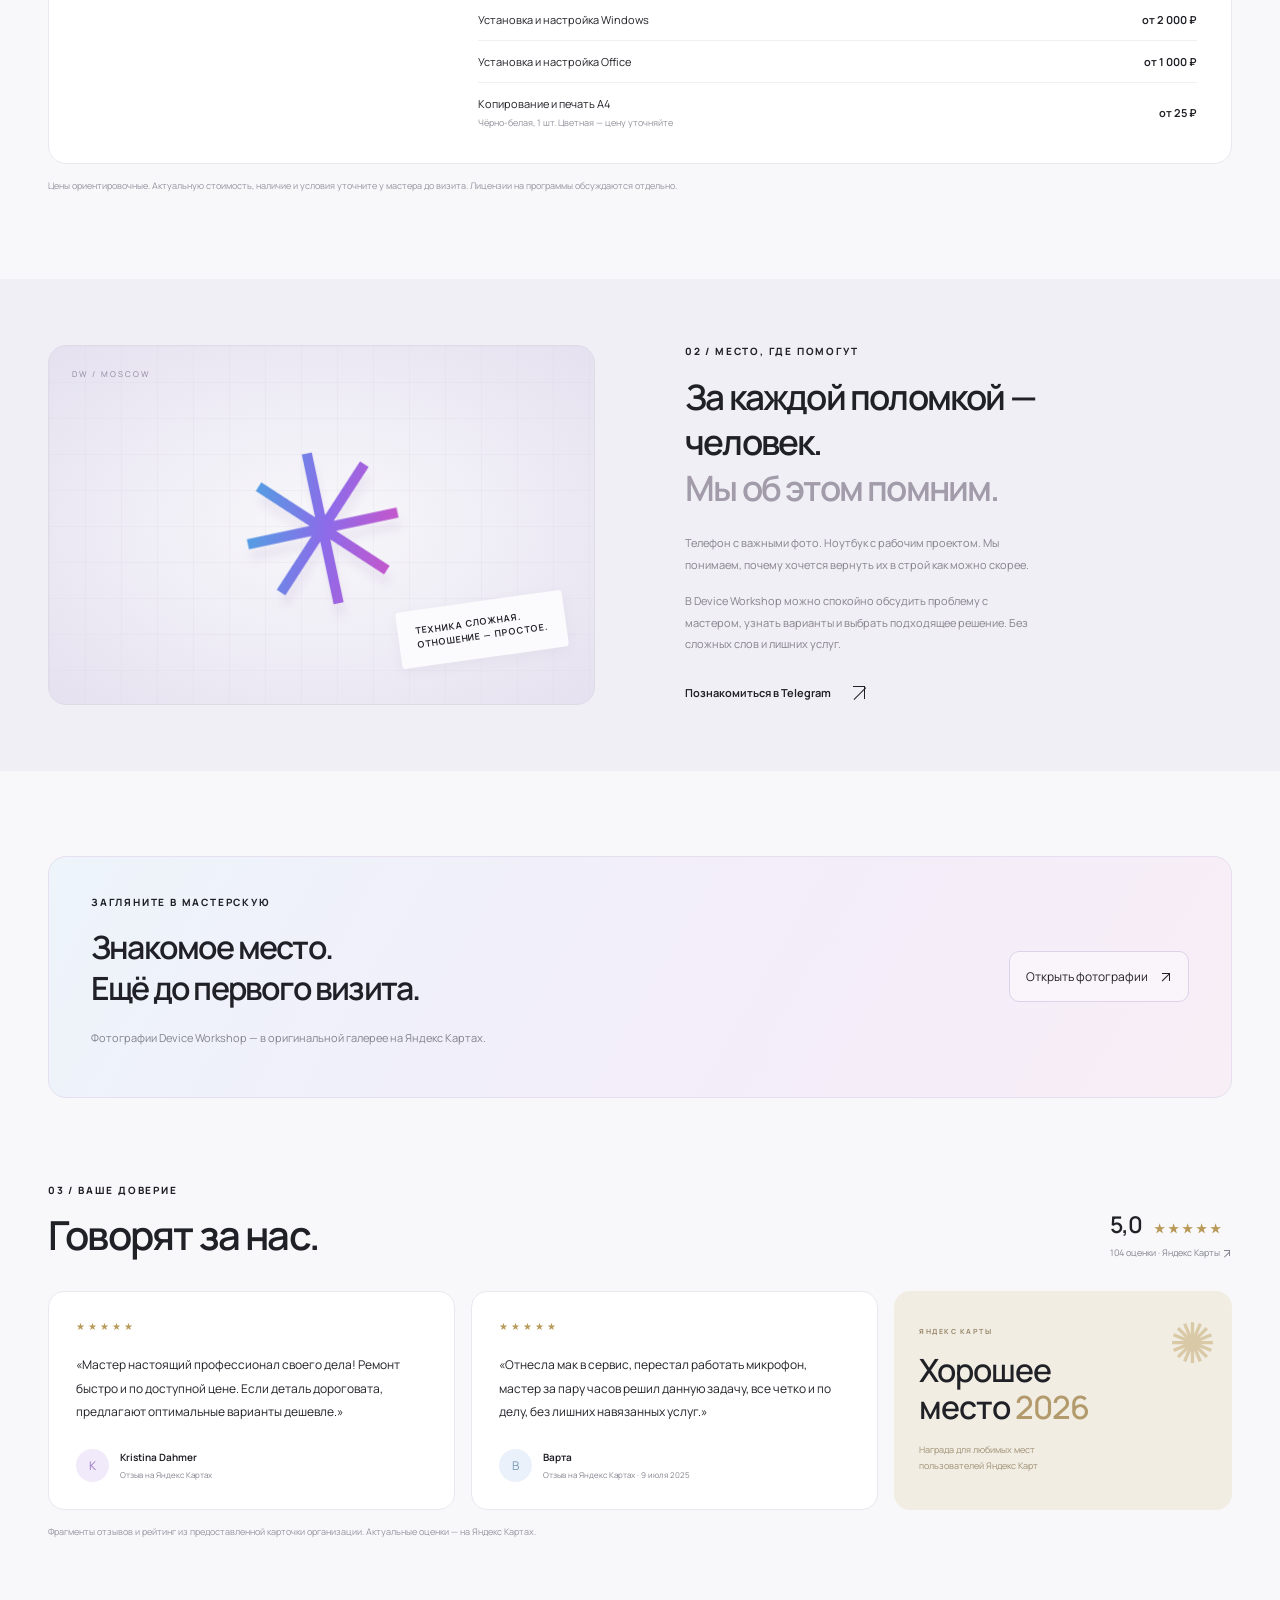
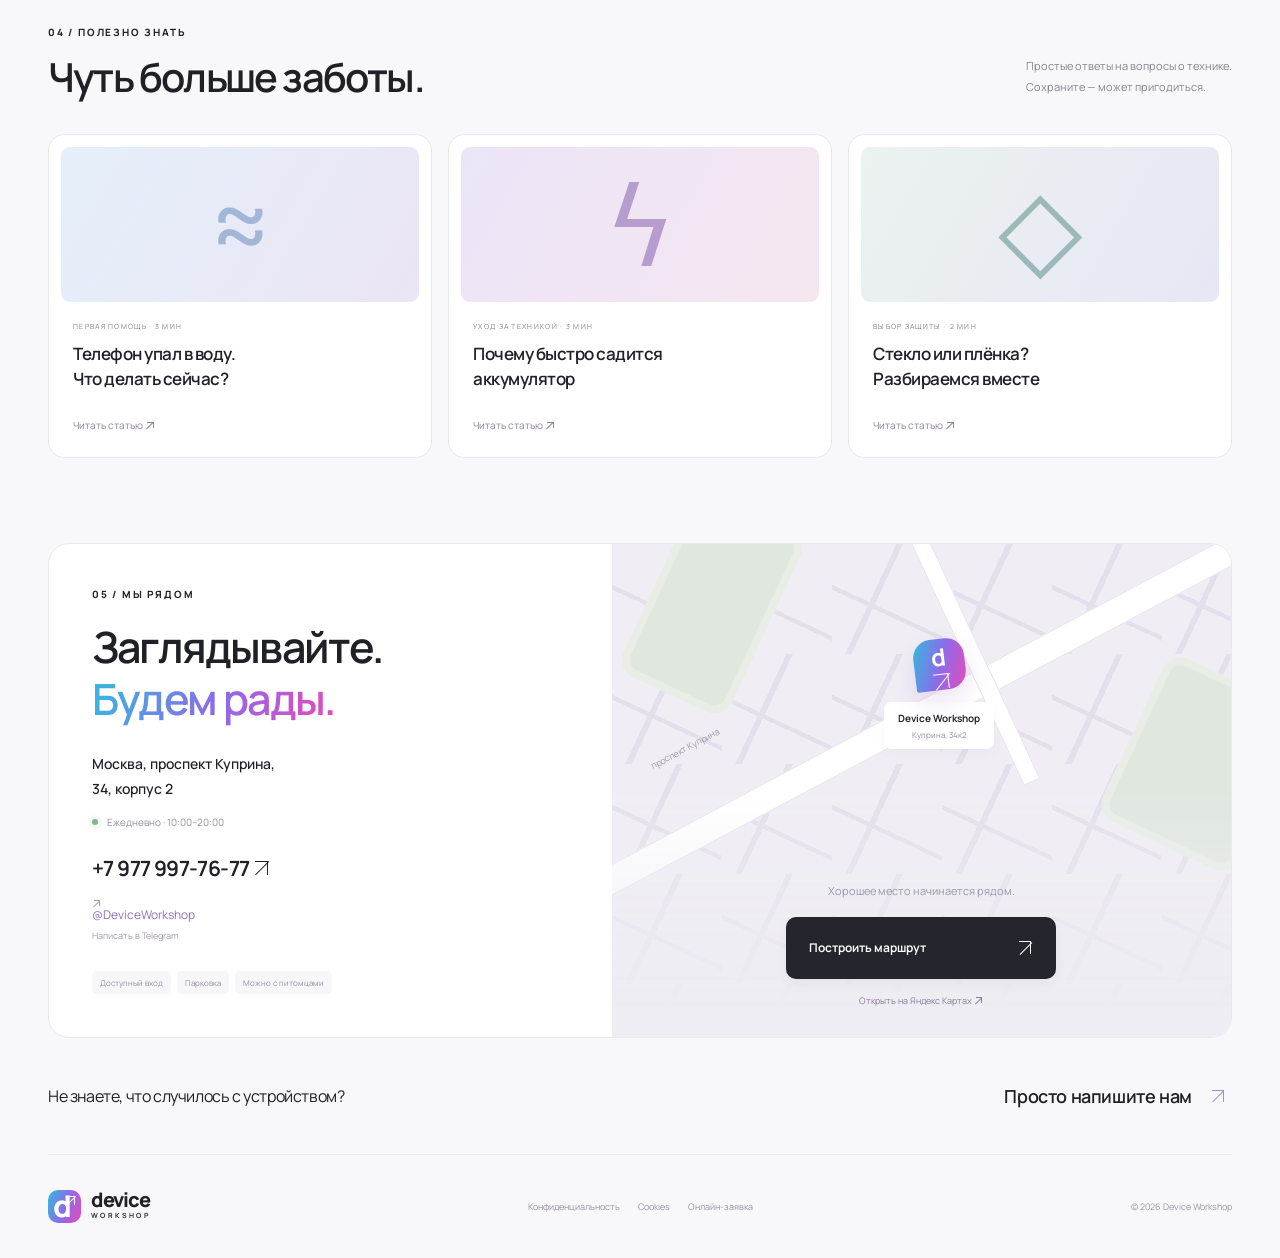
==== commit 5fc06471: "Add verified Telegram profile setup and workshop gallery link" ====
--- a/index.html
+++ b/index.html
@@ -47,6 +47,7 @@
       <p class="price-note">Цены ориентировочные. Актуальную стоимость, наличие и условия уточните у мастера до визита. Лицензии на программы обсуждаются отдельно.</p>
     </section>
     <section id="about" class="about-section"><div class="shell about-grid"><div class="about-art" aria-hidden="true"><div class="about-grid-lines"></div><div class="tool-circle">✳</div><span class="about-sticker">ТЕХНИКА СЛОЖНАЯ.<br>ОТНОШЕНИЕ — ПРОСТОЕ.</span><span class="about-art-label">DW / MOSCOW</span></div><div class="about-copy"><div class="eyebrow">02 / МЕСТО, ГДЕ ПОМОГУТ</div><h2>За каждой поломкой —<br>человек.<br><span class="muted">Мы об этом помним.</span></h2><p>Телефон с важными фото. Ноутбук с рабочим проектом. Мы понимаем, почему хочется вернуть их в строй как можно скорее.</p><p>В Device Workshop можно спокойно обсудить проблему с мастером, узнать варианты и выбрать подходящее решение. Без сложных слов и лишних услуг.</p><a class="text-link" href="https://t.me/DeviceWorkshop" target="_blank" rel="noopener noreferrer">Познакомиться в Telegram <span><span class="arrow-icon" aria-hidden="true"></span></span></a></div></div></section>
+    <section id="gallery" class="section shell"><a class="gallery-link-panel" href="https://yandex.ru/maps/org/device_workshop/223528800071/gallery/" target="_blank" rel="noopener noreferrer"><div><div class="eyebrow">ЗАГЛЯНИТЕ В МАСТЕРСКУЮ</div><h2>Знакомое место.<br>Ещё до первого визита.</h2><p>Фотографии Device Workshop — в оригинальной галерее на Яндекс Картах.</p></div><span class="gallery-link-action">Открыть фотографии <span class="arrow-icon" aria-hidden="true"></span></span></a></section>
     <section id="reviews" class="section shell"><div class="section-heading"><div><div class="eyebrow">03 / ВАШЕ ДОВЕРИЕ</div><h2>Говорят за нас.</h2></div><a class="review-total" href="https://yandex.ru/maps/org/device_workshop/223528800071/reviews/" target="_blank" rel="noopener noreferrer"><strong>5,0 <span class="stars">★★★★★</span></strong><span>104 оценки · Яндекс Карты <span class="arrow-icon" aria-hidden="true"></span></span></a></div><div class="review-grid"><article class="review-card"><div class="stars">★★★★★</div><blockquote>«Мастер настоящий профессионал своего дела! Ремонт быстро и по доступной цене. Если деталь дороговата, предлагают оптимальные варианты дешевле.»</blockquote><div class="review-author"><span class="avatar avatar-purple">K</span><span><strong>Kristina Dahmer</strong><small>Отзыв на Яндекс Картах</small></span></div></article><article class="review-card"><div class="stars">★★★★★</div><blockquote>«Отнесла мак в сервис, перестал работать микрофон, мастер за пару часов решил данную задачу, все четко и по делу, без лишних навязанных услуг.»</blockquote><div class="review-author"><span class="avatar avatar-blue">В</span><span><strong>Варта</strong><small>Отзыв на Яндекс Картах · 9 июля 2025</small></span></div></article><article class="award-card"><span class="award-flower">✺</span><span class="eyebrow">ЯНДЕКС КАРТЫ</span><h3>Хорошее<br>место <em>2026</em></h3><p>Награда для любимых мест<br>пользователей Яндекс Карт</p></article></div><p class="price-note">Фрагменты отзывов и рейтинг из предоставленной карточки организации. Актуальные оценки — на Яндекс Картах.</p></section>
     <section id="articles" class="section shell"><div class="section-heading"><div><div class="eyebrow">04 / ПОЛЕЗНО ЗНАТЬ</div><h2>Чуть больше заботы.</h2></div><p>Простые ответы на вопросы о технике.<br>Сохраните — может пригодиться.</p></div><div class="article-grid"><a class="article-card" href="articles.html#water"><span class="article-art water-art">≈</span><small>ПЕРВАЯ ПОМОЩЬ · 3 МИН</small><h3>Телефон упал в воду.<br>Что делать сейчас?</h3><span class="article-read">Читать статью <span class="arrow-icon" aria-hidden="true"></span></span></a><a class="article-card" href="articles.html#battery"><span class="article-art battery-art">ϟ</span><small>УХОД ЗА ТЕХНИКОЙ · 3 МИН</small><h3>Почему быстро садится<br>аккумулятор</h3><span class="article-read">Читать статью <span class="arrow-icon" aria-hidden="true"></span></span></a><a class="article-card" href="articles.html#protection"><span class="article-art glass-art">◇</span><small>ВЫБОР ЗАЩИТЫ · 2 МИН</small><h3>Стекло или плёнка?<br>Разбираемся вместе</h3><span class="article-read">Читать статью <span class="arrow-icon" aria-hidden="true"></span></span></a></div></section>
     <section id="contacts" class="section contacts-section shell"><div class="contact-card"><div class="contact-copy"><div class="eyebrow">05 / МЫ РЯДОМ</div><h2>Заглядывайте.<br><span class="gradient-text">Будем рады.</span></h2><p class="contact-address">Москва, проспект Куприна,<br>34, корпус 2</p><div class="hours"><span class="status-dot"></span> Ежедневно · 10:00–20:00</div><a class="contact-phone" href="tel:+79779977677">+7 977 997-76-77 <span class="arrow-icon" aria-hidden="true"></span></a><a class="telegram-link" href="https://t.me/DeviceWorkshop" target="_blank" rel="noopener noreferrer"><span class="arrow-icon" aria-hidden="true"></span> @DeviceWorkshop <span>Написать в Telegram</span></a><div class="contact-features"><span>Доступный вход</span><span>Парковка</span><span>Можно с питомцами</span></div></div><div class="location-panel"><div class="map-grid" aria-hidden="true"><div class="map-park park-one"></div><div class="map-park park-two"></div><div class="map-road road-one"></div><div class="map-road road-two"></div><span class="map-road-label">проспект Куприна</span><div class="map-marker"><span>d<span class="arrow-icon" aria-hidden="true"></span></span><div>Device Workshop<small>Куприна, 34к2</small></div></div></div><div class="map-overlay"><span>Хорошее место начинается рядом.</span><a class="button button-dark" href="https://yandex.ru/maps/?rtext=~55.540822%2C37.452341&rtt=auto" target="_blank" rel="noopener noreferrer">Построить маршрут <span><span class="arrow-icon" aria-hidden="true"></span></span></a><a class="map-card-link" href="https://yandex.ru/maps/org/device_workshop/223528800071/" target="_blank" rel="noopener noreferrer">Открыть на Яндекс Картах <span class="arrow-icon" aria-hidden="true"></span></a></div></div></div></section>
--- a/layout.css
+++ b/layout.css
@@ -9,3 +9,4 @@
 .mini-service{text-align:left;background:white;border:1px solid var(--line);border-radius:13px;padding:20px;display:flex;flex-direction:column;min-height:160px}.mini-service.selected{border-color:#9f80cf;background:#f2edf9;box-shadow:inset 0 0 0 1px #9f80cf}.mini-service strong{font-size:13px;line-height:1.5;letter-spacing:-.2px}.mini-service small{font-size:10px;line-height:1.75;color:#98909e;display:block;margin:10px 0 16px}.mini-price{font-size:14px;font-weight:650;margin-top:auto}
 .order-section{margin-top:30px;background:white;border:1px solid var(--line);padding:25px;border-radius:16px;scroll-margin-top:20px}.order-section h2{font-size:26px;letter-spacing:-1px}.selected-service{border-radius:7px;padding:14px;background:#f2edf7;color:#9676ba;font-size:12px;line-height:1.7}form input:not([type=checkbox]){width:100%;padding:12px;border:1px solid #ded8e7;border-radius:8px;background:white;font-size:12px;color:var(--ink)}input:focus-visible{outline:3px solid #8e6be9;outline-offset:3px}.order-mode{font-size:10px;line-height:1.8;color:#9a8fa4}.order-submit{width:100%}.order-section form .button{margin-top:12px}#order-result{font-size:12px;line-height:1.9;color:#8e73b0}
 .mini-help{margin-top:30px;padding:0 5px}.mini-help h3{font-size:20px;letter-spacing:-.5px;font-weight:600}.mini-help a{display:block;font-size:13px;margin-block:16px;color:#9873ba}.mini-help p{font-size:12px;line-height:1.9;color:var(--muted)}.mini-footer{border-top:1px solid var(--line);margin-top:25px;padding-top:20px;display:flex;flex-wrap:wrap;gap:15px;font-size:10px;color:#a094aa}.mini-body .price-note{padding-inline:5px;margin-top:25px}
+.gallery-link-panel{display:flex;align-items:center;justify-content:space-between;gap:30px;padding:38px 42px;border:1px solid #e5dfef;border-radius:18px;background:linear-gradient(120deg,#edf4fa,#f3edf9 60%,#f8eef6)}.gallery-link-panel h2{font-size:32px;margin:18px 0;line-height:1.3}.gallery-link-panel p{font-size:11px;color:var(--muted);line-height:1.8;max-width:400px}.gallery-link-action{font-size:12px;white-space:nowrap;border:1px solid #dcd2e9;padding:16px;border-radius:10px;background:#ffffff60}.gallery-link-action .arrow-icon{margin-left:12px}@media(max-width:560px){.gallery-link-panel{display:block;padding:26px}.gallery-link-panel h2{font-size:27px}.gallery-link-action{display:inline-block;margin-top:18px;font-size:11px}}
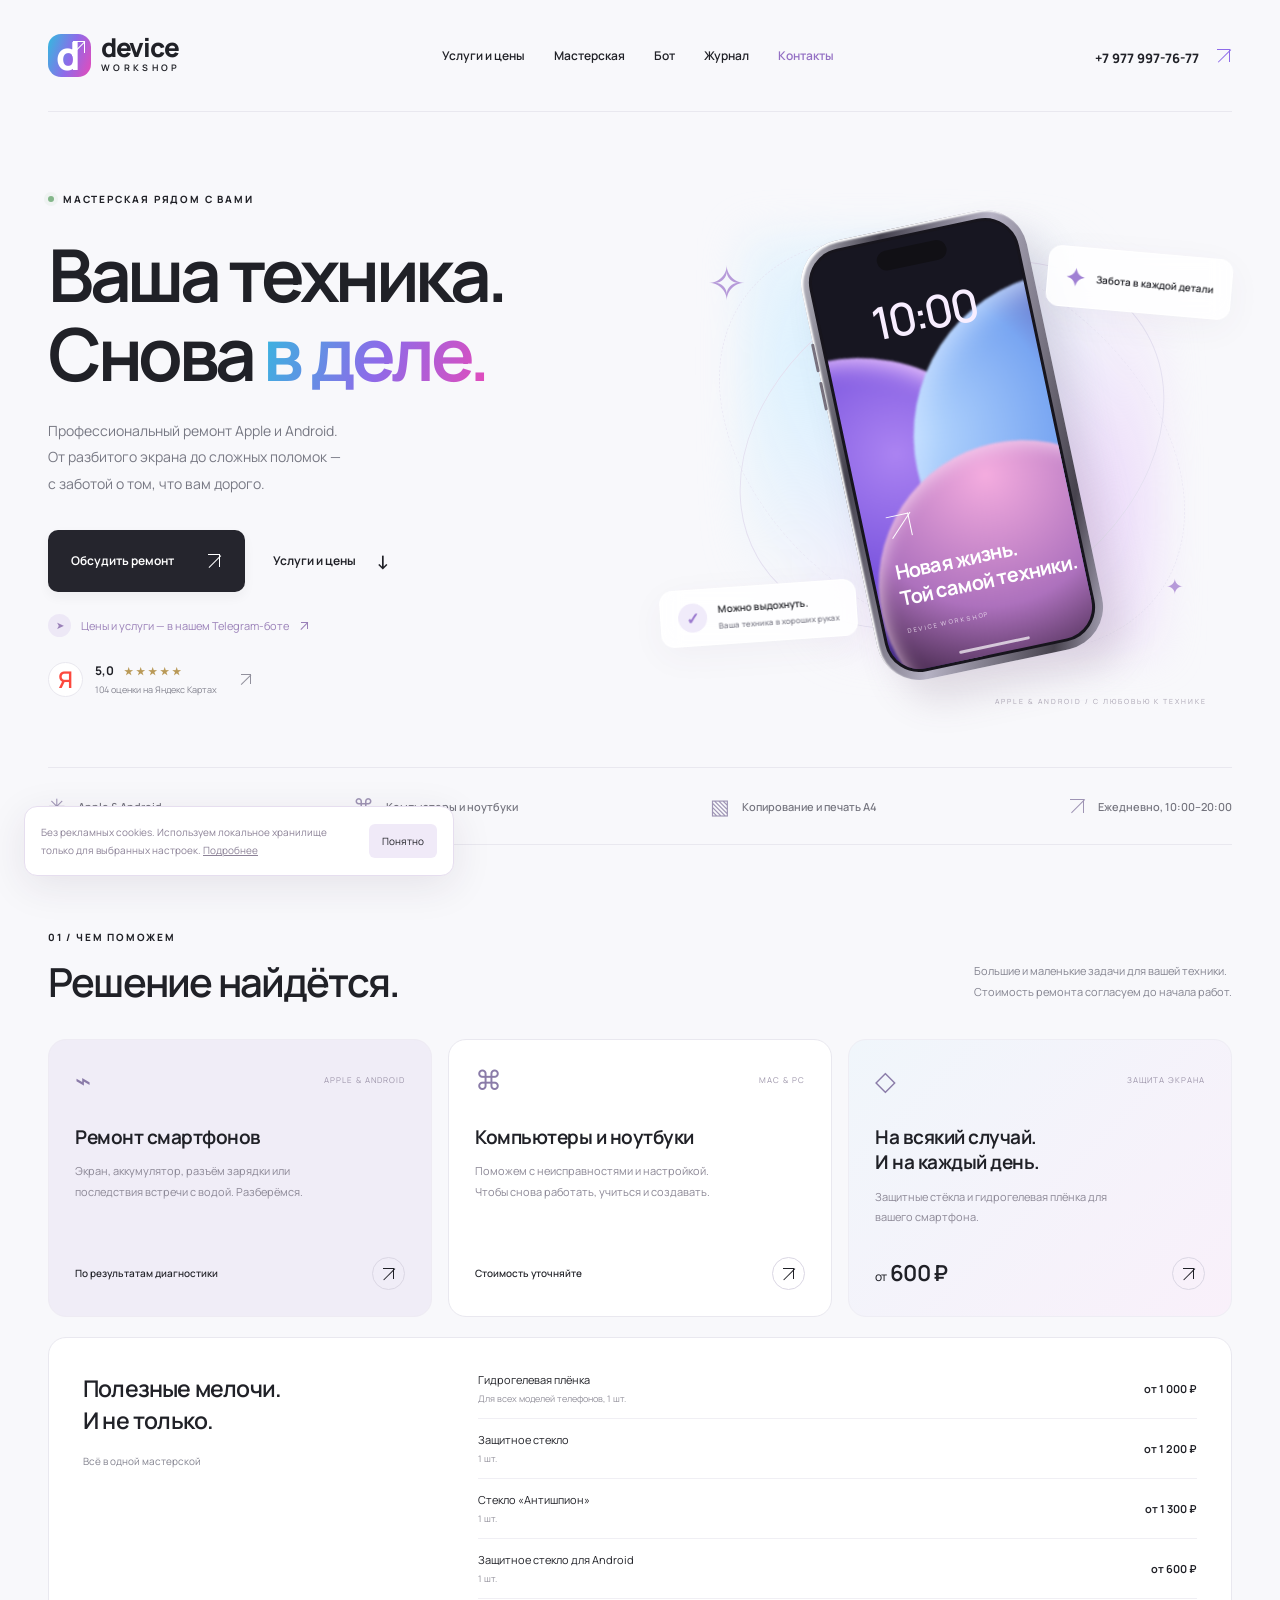
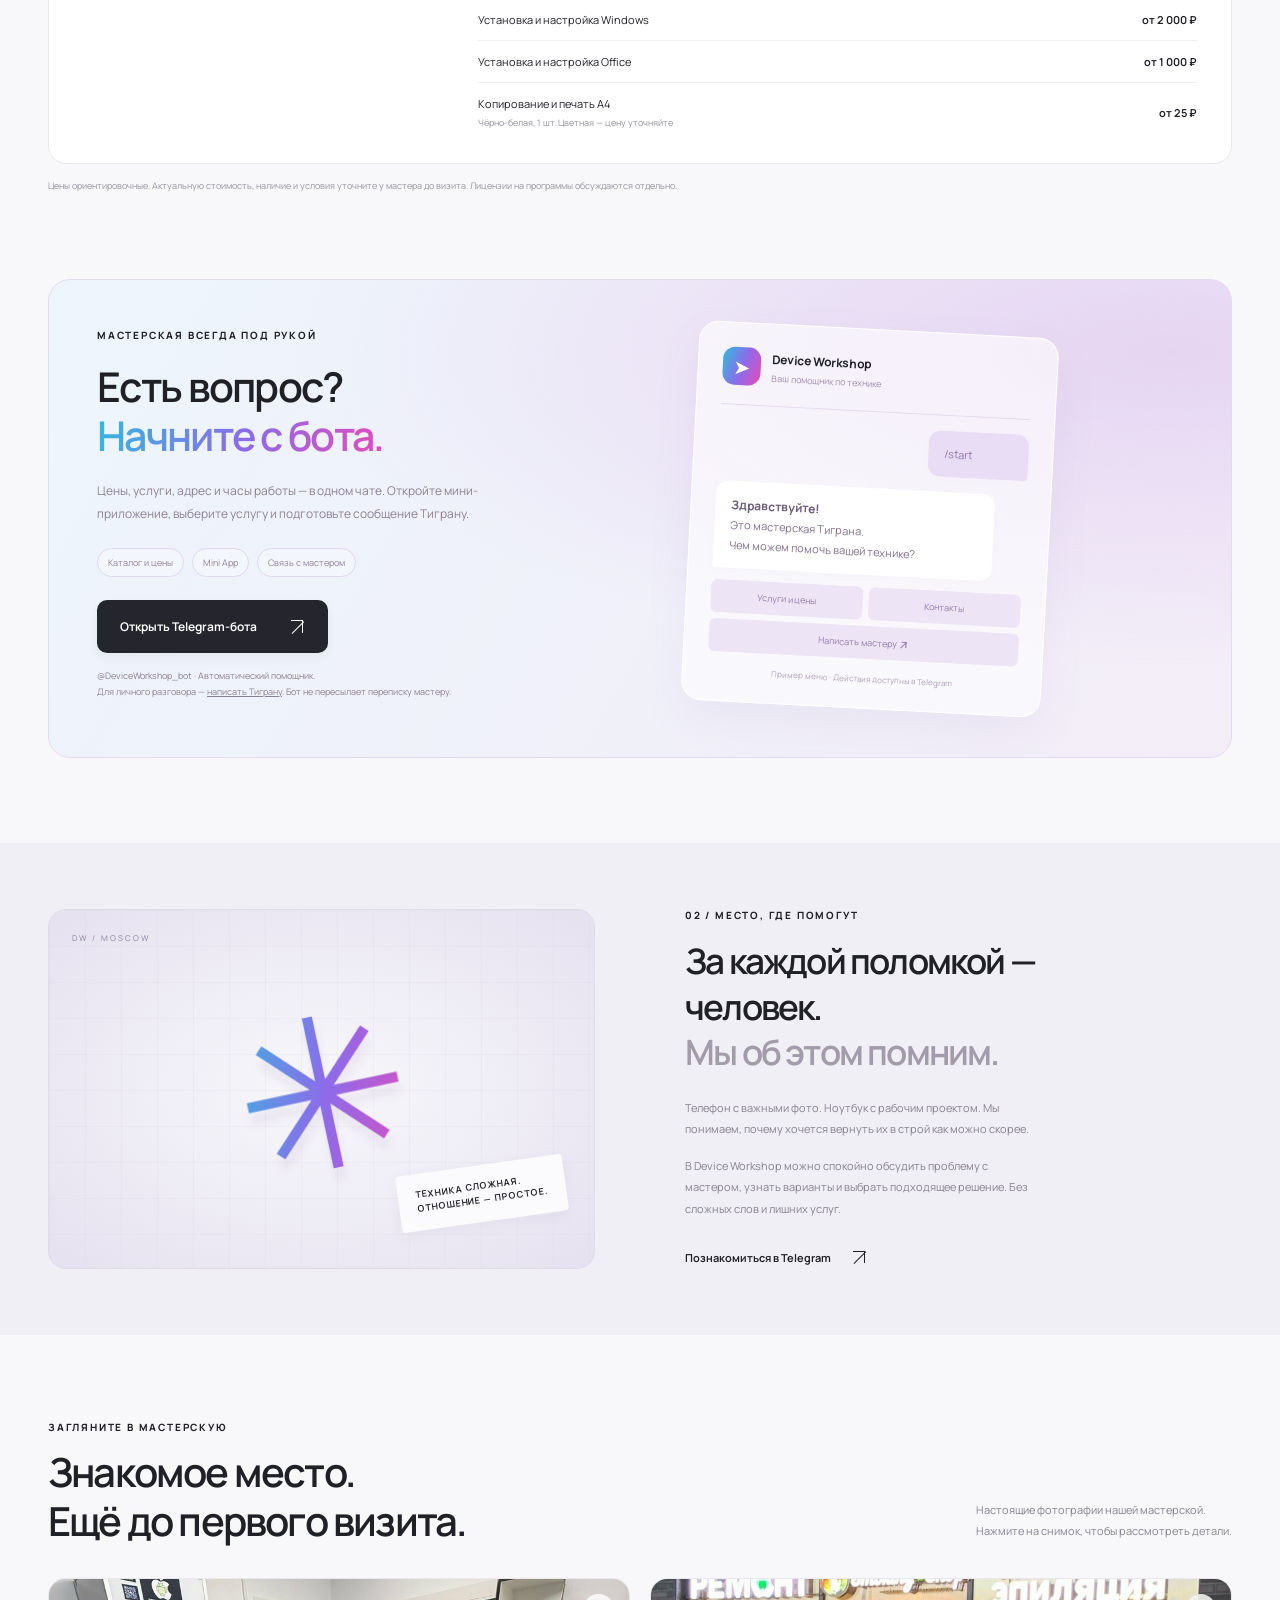
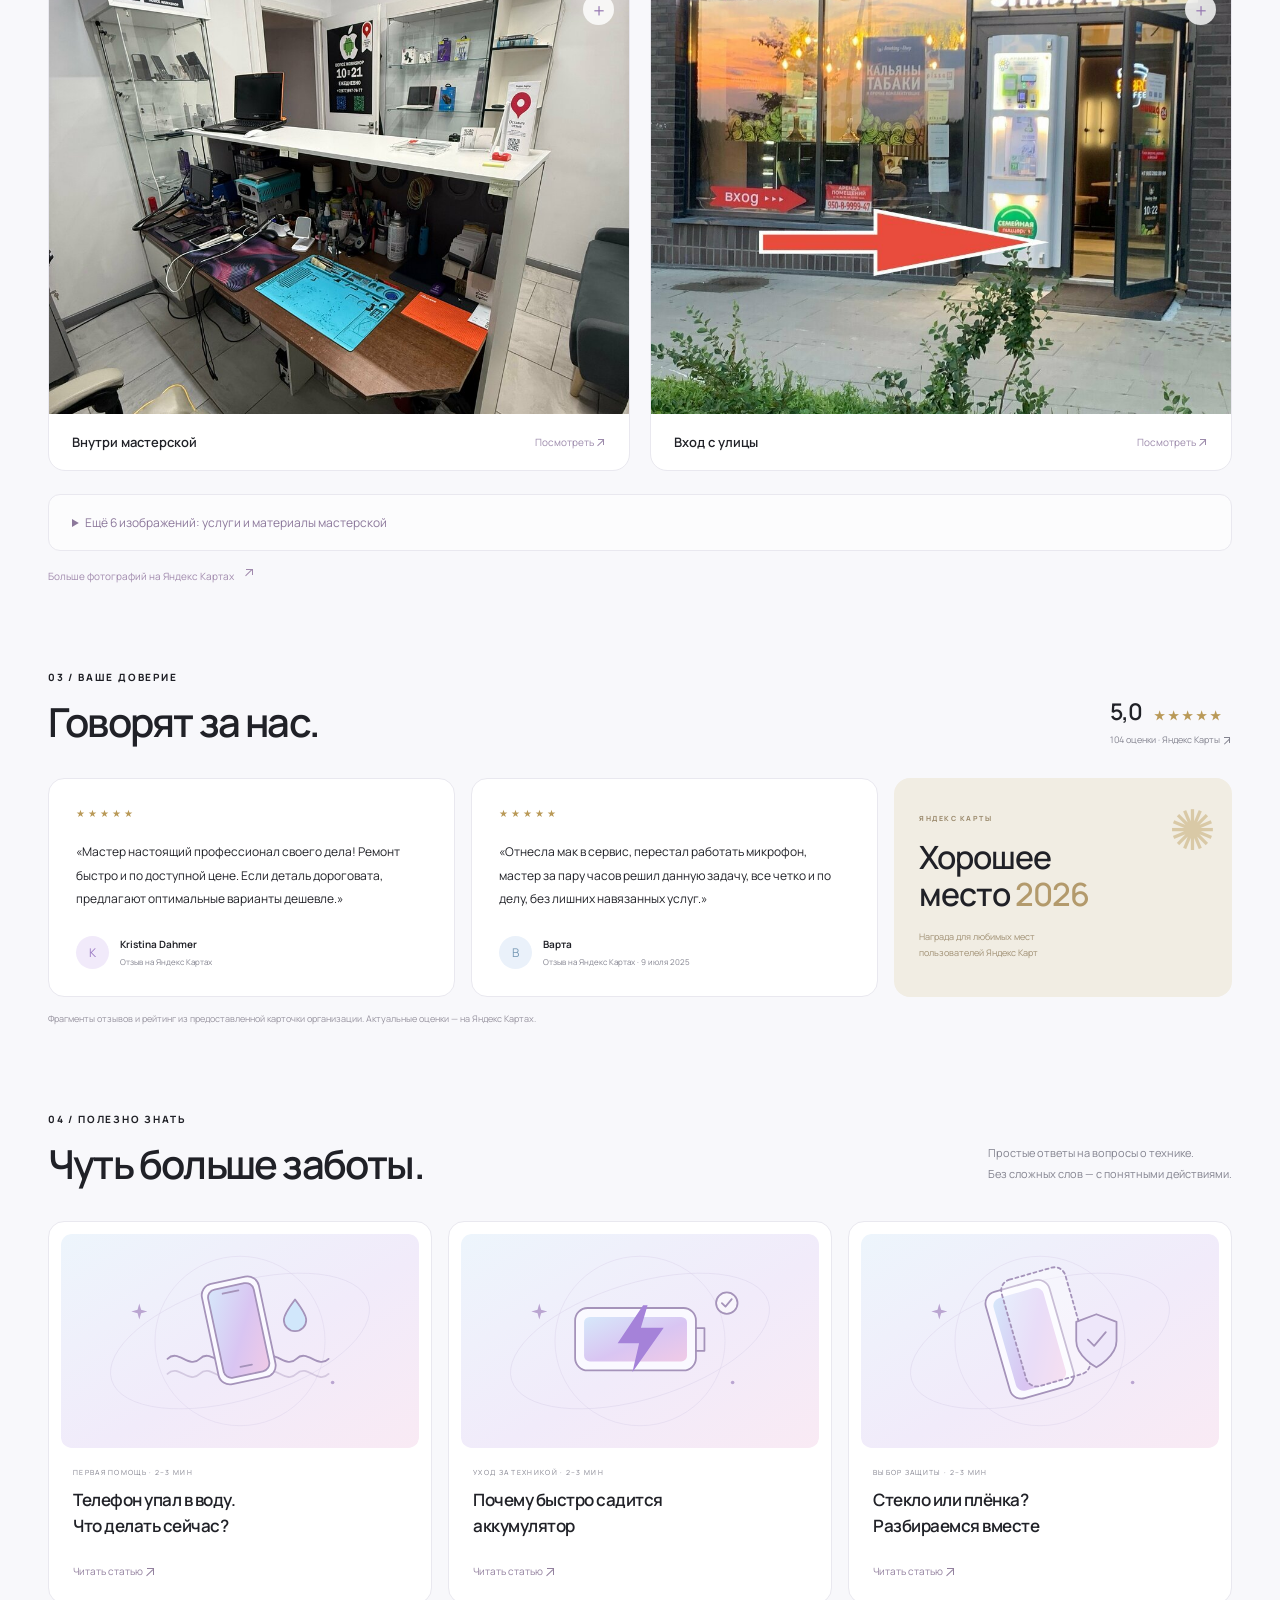
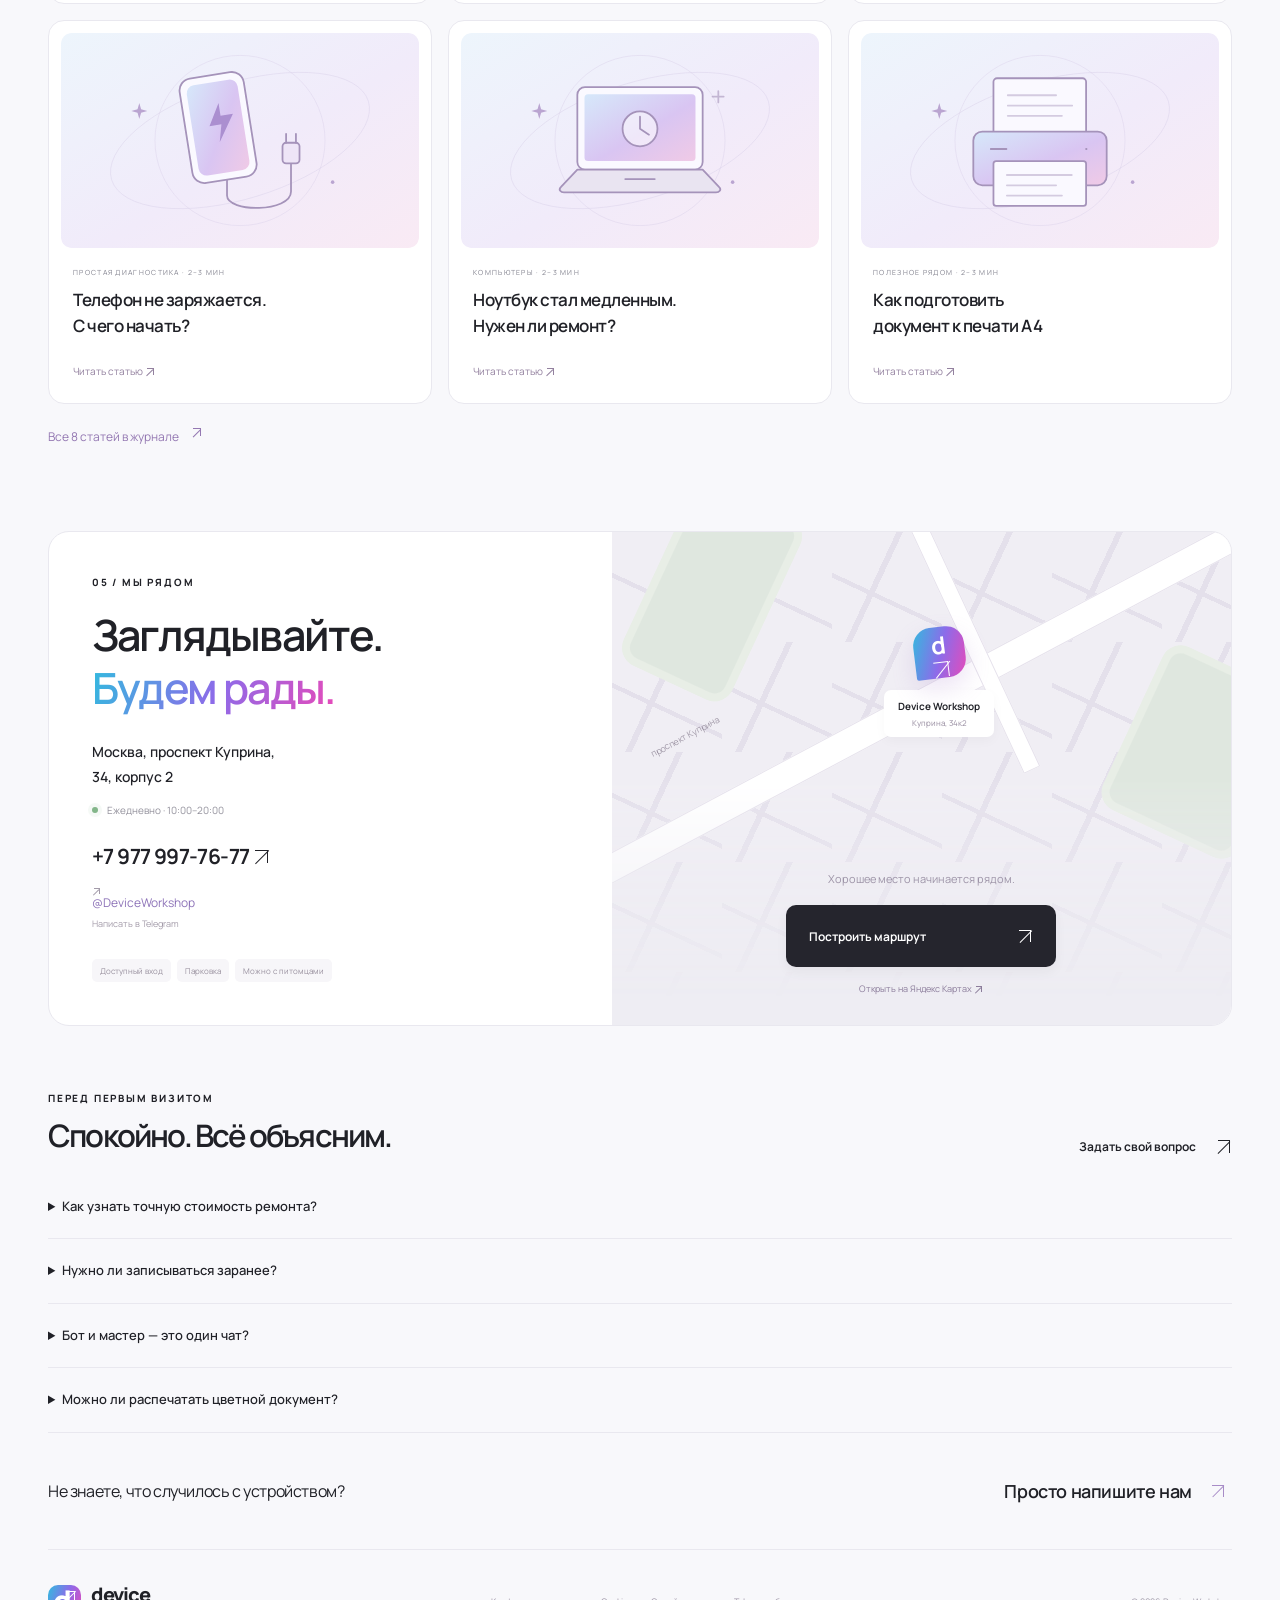
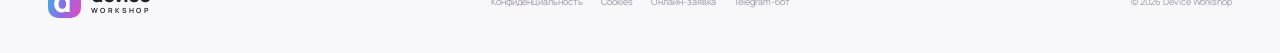
==== commit 50addcea: "Polish website motion, add bot showcase, real workshop gallery and local SEO" ====
--- a/index.html
+++ b/index.html
@@ -4,20 +4,43 @@
   <meta charset="utf-8">
   <meta name="viewport" content="width=device-width, initial-scale=1">
   <meta name="theme-color" content="#f6f5fa">
-  <meta name="description" content="Device Workshop — ремонт Apple и Android, компьютеров и ноутбуков в Москве. Защитные стёкла, гидрогелевая плёнка, печать А4. Проспект Куприна, 34, корпус 2. Ежедневно 10:00–20:00.">
-  <title>Device Workshop — техника снова в деле</title>
+  
+  <title>Device Workshop — ремонт телефонов и компьютеров в Москве</title>
   <link rel="icon" href="assets/favicon.svg" type="image/svg+xml">
-  <link rel="stylesheet" href="styles.css"><link rel="stylesheet" href="layout.css"><link rel="stylesheet" href="extra.css">
+  <link rel="stylesheet" href="styles.css"><link rel="stylesheet" href="layout.css"><link rel="stylesheet" href="extra.css"><link rel="stylesheet" href="presentation.css">
   <script src="app.js" defer></script>
+  <script src="motion.js" defer></script>
+  <script src="gallery.js" defer></script>
+
+<meta name="description" content="Ремонт Apple и Android, ноутбуков и компьютеров в Москве. Защита экрана и печать А4. Проспект Куприна, 34, корпус 2. Цены, Telegram-бот и связь с мастером.">
+<link rel="canonical" href="https://trofimmokrov-netizen.github.io/TigranSite/">
+<meta name="robots" content="index,follow,max-image-preview:large">
+<meta name="geo.region" content="RU-MOW">
+<meta name="geo.placename" content="Москва, проспект Куприна, 34, корпус 2">
+<meta property="og:locale" content="ru_RU">
+<meta property="og:type" content="website">
+<meta property="og:site_name" content="Device Workshop">
+<meta property="og:title" content="Device Workshop — ремонт телефонов и компьютеров в Москве">
+<meta property="og:description" content="Ремонт Apple и Android, ноутбуков и компьютеров в Москве. Защита экрана и печать А4. Проспект Куприна, 34, корпус 2. Цены, Telegram-бот и связь с мастером.">
+<meta property="og:url" content="https://trofimmokrov-netizen.github.io/TigranSite/">
+<meta property="og:image" content="https://trofimmokrov-netizen.github.io/TigranSite/assets/og-cover.png">
+<meta property="og:image:width" content="1200">
+<meta property="og:image:height" content="630">
+<meta property="og:image:alt" content="Device Workshop — ремонт техники в Москве, проспект Куприна, 34, корпус 2">
+<meta name="twitter:card" content="summary_large_image">
+<meta name="twitter:title" content="Device Workshop — ремонт телефонов и компьютеров в Москве">
+<meta name="twitter:description" content="Ремонт Apple и Android, ноутбуков и компьютеров в Москве. Защита экрана и печать А4. Проспект Куприна, 34, корпус 2. Цены, Telegram-бот и связь с мастером.">
+<meta name="twitter:image" content="https://trofimmokrov-netizen.github.io/TigranSite/assets/og-cover.png">
+<script type="application/ld+json">{"@context":"https://schema.org","@type":"LocalBusiness","@id":"https://trofimmokrov-netizen.github.io/TigranSite/#workshop","name":"Device Workshop","url":"https://trofimmokrov-netizen.github.io/TigranSite/","image":["https://trofimmokrov-netizen.github.io/TigranSite/assets/workshop/entrance.jpg","https://trofimmokrov-netizen.github.io/TigranSite/assets/workshop/interior.jpg"],"telephone":"+79779977677","description":"Ремонт Apple и Android, компьютеров и ноутбуков. Защита экрана, настройка программ, копирование и печать А4.","address":{"@type":"PostalAddress","streetAddress":"проспект Куприна, 34, корпус 2","addressLocality":"Москва","addressRegion":"Москва","addressCountry":"RU"},"areaServed":{"@type":"City","name":"Москва"},"hasMap":"https://yandex.ru/maps/org/device_workshop/223528800071/","sameAs":["https://t.me/DeviceWorkshop","https://t.me/DeviceWorkshop_bot","https://yandex.ru/maps/org/device_workshop/223528800071/"],"openingHoursSpecification":[{"@type":"OpeningHoursSpecification","dayOfWeek":["Monday","Tuesday","Wednesday","Thursday","Friday","Saturday","Sunday"],"opens":"10:00","closes":"20:00"}],"hasOfferCatalog":{"@type":"OfferCatalog","name":"Услуги Device Workshop","itemListElement":[{"@type":"Offer","itemOffered":{"@type":"Service","name":"Ремонт смартфона","description":"Экран, аккумулятор, зарядка, последствия попадания воды. Цена после диагностики."}},{"@type":"Offer","itemOffered":{"@type":"Service","name":"Компьютеры и ноутбуки","description":"Mac и PC: неисправности и настройка. Стоимость уточняйте у мастера."}},{"@type":"Offer","itemOffered":{"@type":"Service","name":"Гидрогелевая плёнка","description":"Для всех моделей телефонов, 1 шт."},"priceSpecification":{"@type":"PriceSpecification","minPrice":1000,"priceCurrency":"RUB"}},{"@type":"Offer","itemOffered":{"@type":"Service","name":"Защитное стекло","description":"1 шт. Совместимость уточняйте."},"priceSpecification":{"@type":"PriceSpecification","minPrice":1200,"priceCurrency":"RUB"}},{"@type":"Offer","itemOffered":{"@type":"Service","name":"Стекло «Антишпион»","description":"1 шт. Совместимость уточняйте."},"priceSpecification":{"@type":"PriceSpecification","minPrice":1300,"priceCurrency":"RUB"}},{"@type":"Offer","itemOffered":{"@type":"Service","name":"Защитное стекло Android","description":"1 шт. Наличие для вашей модели уточняйте."},"priceSpecification":{"@type":"PriceSpecification","minPrice":600,"priceCurrency":"RUB"}},{"@type":"Offer","itemOffered":{"@type":"Service","name":"Установка и настройка Windows","description":"Условия лицензирования обсуждаются отдельно."},"priceSpecification":{"@type":"PriceSpecification","minPrice":2000,"priceCurrency":"RUB"}},{"@type":"Offer","itemOffered":{"@type":"Service","name":"Установка и настройка Office","description":"Условия лицензирования обсуждаются отдельно."},"priceSpecification":{"@type":"PriceSpecification","minPrice":1000,"priceCurrency":"RUB"}},{"@type":"Offer","itemOffered":{"@type":"Service","name":"Копирование и печать А4","description":"Чёрно-белая, 1 шт. Стоимость цветной печати уточняйте."},"priceSpecification":{"@type":"PriceSpecification","minPrice":25,"priceCurrency":"RUB"}}]}}</script>
 </head>
 <body>
   <header class="header shell">
     <a class="brand" href="#" aria-label="Device Workshop — главная"><span class="brand-icon">d<span><span class="arrow-icon" aria-hidden="true"></span></span></span><span>device<span class="brand-sub">WORKSHOP</span></span></a>
-    <nav class="desktop-nav" aria-label="Основная навигация"><a href="#services">Услуги и цены</a><a href="#about">Мастерская</a><a href="#articles">Журнал</a><a href="#contacts">Контакты</a></nav>
+    <nav class="desktop-nav" aria-label="Основная навигация"><a href="#services">Услуги и цены</a><a href="#about">Мастерская</a><a href="#telegram">Бот</a><a href="#articles">Журнал</a><a href="#contacts">Контакты</a></nav>
     <a class="header-contact" href="tel:+79779977677">+7 977 997-76-77 <span><span class="arrow-icon" aria-hidden="true"></span></span></a>
     <button class="menu-toggle" aria-expanded="false" aria-controls="mobile-nav" aria-label="Открыть меню">☰</button>
   </header>
-  <nav id="mobile-nav" class="mobile-nav" aria-label="Мобильная навигация" hidden><a href="#services">Услуги и цены</a><a href="miniapp.html">Оформить заявку</a><a href="#about">Мастерская</a><a href="#reviews">Отзывы</a><a href="#articles">Полезные статьи</a><a href="#contacts">Контакты</a></nav>
+  <nav id="mobile-nav" class="mobile-nav" aria-label="Мобильная навигация" hidden><a href="#services">Услуги и цены</a><a href="miniapp.html">Оформить заявку</a><a href="#telegram">Telegram-бот</a><a href="#about">Мастерская</a><a href="#reviews">Отзывы</a><a href="#articles">Полезные статьи</a><a href="#contacts">Контакты</a></nav>
   <main>
     <section class="hero shell">
       <div class="hero-copy">
@@ -25,6 +48,7 @@
         <h1>Ваша техника.<br>Снова <span class="gradient-text">в деле.</span></h1>
         <p class="hero-description">Профессиональный ремонт Apple и Android.<br class="desktop-break"> От разбитого экрана до сложных поломок —<br class="desktop-break"> с заботой о том, что вам дорого.</p>
         <div class="hero-actions"><button class="button button-dark" data-book>Обсудить ремонт <span><span class="arrow-icon" aria-hidden="true"></span></span></button><a class="text-link" href="#services">Услуги и цены <span>↓</span></a></div>
+        <a class="hero-bot-link" href="https://t.me/DeviceWorkshop_bot?start=website" target="_blank" rel="noopener noreferrer">Цены и услуги — в нашем Telegram-боте <span class="arrow-icon" aria-hidden="true"></span></a>
         <a class="hero-rating" href="https://yandex.ru/maps/org/device_workshop/223528800071/reviews/" target="_blank" rel="noopener noreferrer"><span class="rating-logo">Я</span><span><strong>5,0 <span class="stars">★★★★★</span></strong><small>104 оценки на Яндекс Картах</small></span><span class="rating-arrow"><span class="arrow-icon" aria-hidden="true"></span></span></a>
       </div>
       <div class="hero-art" aria-label="Иллюстрация смартфона после ремонта">
@@ -46,16 +70,19 @@
       <div class="price-panel"><div class="price-panel-heading"><h3>Полезные мелочи.<br>И не только.</h3><span>Всё в одной мастерской</span></div><div class="price-list"><div><span>Гидрогелевая плёнка <small>Для всех моделей телефонов, 1 шт.</small></span><strong>от 1 000 ₽</strong></div><div><span>Защитное стекло <small>1 шт.</small></span><strong>от 1 200 ₽</strong></div><div><span>Стекло «Антишпион» <small>1 шт.</small></span><strong>от 1 300 ₽</strong></div><div><span>Защитное стекло для Android <small>1 шт.</small></span><strong>от 600 ₽</strong></div><div><span>Установка и настройка Windows</span><strong>от 2 000 ₽</strong></div><div><span>Установка и настройка Office</span><strong>от 1 000 ₽</strong></div><div><span>Копирование и печать А4 <small>Чёрно-белая, 1 шт. Цветная — цену уточняйте</small></span><strong>от 25 ₽</strong></div></div></div>
       <p class="price-note">Цены ориентировочные. Актуальную стоимость, наличие и условия уточните у мастера до визита. Лицензии на программы обсуждаются отдельно.</p>
     </section>
+<section id="telegram" class="section shell bot-section"><div class="bot-presentation"><div class="bot-copy"><div class="eyebrow">МАСТЕРСКАЯ ВСЕГДА ПОД РУКОЙ</div><h2>Есть вопрос?<br><span class="gradient-text">Начните с бота.</span></h2><p>Цены, услуги, адрес и часы работы — в одном чате. Откройте мини-приложение, выберите услугу и подготовьте сообщение Тиграну.</p><div class="bot-benefits"><span>Каталог и цены</span><span>Mini App</span><span>Связь с мастером</span></div><a class="button button-dark bot-main-link" href="https://t.me/DeviceWorkshop_bot?start=website" target="_blank" rel="noopener noreferrer">Открыть Telegram-бота <span class="arrow-icon" aria-hidden="true"></span></a><p class="bot-hint">@DeviceWorkshop_bot · Автоматический помощник.<br>Для личного разговора — <a href="https://t.me/DeviceWorkshop">написать Тиграну</a>. Бот не пересылает переписку мастеру.</p></div><div class="bot-chat" aria-label="Пример навигации в Telegram-боте"><div class="bot-chat-header"><span class="bot-avatar">➤</span><span><strong>Device Workshop</strong><small>Ваш помощник по технике</small></span></div><div class="chat-bubble chat-sent">/start</div><div class="chat-bubble chat-received"><strong>Здравствуйте!</strong><br>Это мастерская Тиграна.<br>Чем можем помочь вашей технике?</div><div class="chat-actions" aria-hidden="true"><span>Услуги и цены</span><span>Контакты</span><span>Написать мастеру <span class="arrow-icon" aria-hidden="true"></span></span></div><p class="bot-chat-note">Пример меню · Действия доступны в Telegram</p></div></div></section>
     <section id="about" class="about-section"><div class="shell about-grid"><div class="about-art" aria-hidden="true"><div class="about-grid-lines"></div><div class="tool-circle">✳</div><span class="about-sticker">ТЕХНИКА СЛОЖНАЯ.<br>ОТНОШЕНИЕ — ПРОСТОЕ.</span><span class="about-art-label">DW / MOSCOW</span></div><div class="about-copy"><div class="eyebrow">02 / МЕСТО, ГДЕ ПОМОГУТ</div><h2>За каждой поломкой —<br>человек.<br><span class="muted">Мы об этом помним.</span></h2><p>Телефон с важными фото. Ноутбук с рабочим проектом. Мы понимаем, почему хочется вернуть их в строй как можно скорее.</p><p>В Device Workshop можно спокойно обсудить проблему с мастером, узнать варианты и выбрать подходящее решение. Без сложных слов и лишних услуг.</p><a class="text-link" href="https://t.me/DeviceWorkshop" target="_blank" rel="noopener noreferrer">Познакомиться в Telegram <span><span class="arrow-icon" aria-hidden="true"></span></span></a></div></div></section>
-    <section id="gallery" class="section shell"><a class="gallery-link-panel" href="https://yandex.ru/maps/org/device_workshop/223528800071/gallery/" target="_blank" rel="noopener noreferrer"><div><div class="eyebrow">ЗАГЛЯНИТЕ В МАСТЕРСКУЮ</div><h2>Знакомое место.<br>Ещё до первого визита.</h2><p>Фотографии Device Workshop — в оригинальной галерее на Яндекс Картах.</p></div><span class="gallery-link-action">Открыть фотографии <span class="arrow-icon" aria-hidden="true"></span></span></a></section>
+    <section id="gallery" class="section shell"><div class="section-heading"><div><div class="eyebrow">ЗАГЛЯНИТЕ В МАСТЕРСКУЮ</div><h2>Знакомое место.<br>Ещё до первого визита.</h2></div><p>Настоящие фотографии нашей мастерской.<br>Нажмите на снимок, чтобы рассмотреть детали.</p></div><div class="workshop-gallery"><a class="gallery-photo" data-gallery data-caption="Внутри мастерской" href="assets/workshop/interior.jpg"><img src="assets/workshop/interior.jpg" alt="Рабочее место мастера Device Workshop" width="960" height="1280" loading="lazy" decoding="async"><span class="gallery-expand" aria-hidden="true">＋</span><span class="gallery-photo-caption">Внутри мастерской<span>Посмотреть <span class="arrow-icon" aria-hidden="true"></span></span></span></a><a class="gallery-photo" data-gallery data-caption="Вход с улицы" href="assets/workshop/entrance.jpg"><img src="assets/workshop/entrance.jpg" alt="Витрина и вход в Device Workshop на проспекте Куприна" width="960" height="1280" loading="lazy" decoding="async"><span class="gallery-expand" aria-hidden="true">＋</span><span class="gallery-photo-caption">Вход с улицы<span>Посмотреть <span class="arrow-icon" aria-hidden="true"></span></span></span></a></div><details class="promo-gallery"><summary>Ещё 6 изображений: услуги и материалы мастерской</summary><div class="promo-grid"><a data-gallery data-caption="Ремонт телефонов — материалы мастерской" href="assets/workshop/phones.jpg"><img src="assets/workshop/phones.jpg" alt="Ремонт телефонов — рекламная карточка Device Workshop" width="960" height="1280" loading="lazy" decoding="async"><span>Ремонт телефонов</span></a><a data-gallery data-caption="Ремонт ноутбуков — материалы мастерской" href="assets/workshop/laptops.jpg"><img src="assets/workshop/laptops.jpg" alt="Ремонт ноутбуков — рекламная карточка Device Workshop" width="960" height="1280" loading="lazy" decoding="async"><span>Ремонт ноутбуков</span></a><a data-gallery data-caption="Ремонт компьютеров — материалы мастерской" href="assets/workshop/computers.jpg"><img src="assets/workshop/computers.jpg" alt="Ремонт компьютеров — рекламная карточка Device Workshop" width="960" height="1280" loading="lazy" decoding="async"><span>Ремонт компьютеров</span></a><a data-gallery data-caption="Ремонт планшетов — материалы мастерской" href="assets/workshop/tablets.jpg"><img src="assets/workshop/tablets.jpg" alt="Ремонт планшетов — рекламная карточка Device Workshop" width="960" height="1280" loading="lazy" decoding="async"><span>Ремонт планшетов</span></a><a data-gallery data-caption="Аксессуары — материалы мастерской" href="assets/workshop/accessories.jpg"><img src="assets/workshop/accessories.jpg" alt="Аксессуары — рекламная карточка Device Workshop" width="960" height="1280" loading="lazy" decoding="async"><span>Аксессуары</span></a><a data-gallery data-caption="Сервисный центр — материалы мастерской" href="assets/workshop/service-center.jpg"><img src="assets/workshop/service-center.jpg" alt="Сервисный центр — рекламная карточка Device Workshop" width="960" height="1280" loading="lazy" decoding="async"><span>Сервисный центр</span></a></div></details><a class="gallery-source" href="https://yandex.ru/maps/org/device_workshop/223528800071/gallery/" target="_blank" rel="noopener noreferrer">Больше фотографий на Яндекс Картах <span class="arrow-icon" aria-hidden="true"></span></a></section>
     <section id="reviews" class="section shell"><div class="section-heading"><div><div class="eyebrow">03 / ВАШЕ ДОВЕРИЕ</div><h2>Говорят за нас.</h2></div><a class="review-total" href="https://yandex.ru/maps/org/device_workshop/223528800071/reviews/" target="_blank" rel="noopener noreferrer"><strong>5,0 <span class="stars">★★★★★</span></strong><span>104 оценки · Яндекс Карты <span class="arrow-icon" aria-hidden="true"></span></span></a></div><div class="review-grid"><article class="review-card"><div class="stars">★★★★★</div><blockquote>«Мастер настоящий профессионал своего дела! Ремонт быстро и по доступной цене. Если деталь дороговата, предлагают оптимальные варианты дешевле.»</blockquote><div class="review-author"><span class="avatar avatar-purple">K</span><span><strong>Kristina Dahmer</strong><small>Отзыв на Яндекс Картах</small></span></div></article><article class="review-card"><div class="stars">★★★★★</div><blockquote>«Отнесла мак в сервис, перестал работать микрофон, мастер за пару часов решил данную задачу, все четко и по делу, без лишних навязанных услуг.»</blockquote><div class="review-author"><span class="avatar avatar-blue">В</span><span><strong>Варта</strong><small>Отзыв на Яндекс Картах · 9 июля 2025</small></span></div></article><article class="award-card"><span class="award-flower">✺</span><span class="eyebrow">ЯНДЕКС КАРТЫ</span><h3>Хорошее<br>место <em>2026</em></h3><p>Награда для любимых мест<br>пользователей Яндекс Карт</p></article></div><p class="price-note">Фрагменты отзывов и рейтинг из предоставленной карточки организации. Актуальные оценки — на Яндекс Картах.</p></section>
-    <section id="articles" class="section shell"><div class="section-heading"><div><div class="eyebrow">04 / ПОЛЕЗНО ЗНАТЬ</div><h2>Чуть больше заботы.</h2></div><p>Простые ответы на вопросы о технике.<br>Сохраните — может пригодиться.</p></div><div class="article-grid"><a class="article-card" href="articles.html#water"><span class="article-art water-art">≈</span><small>ПЕРВАЯ ПОМОЩЬ · 3 МИН</small><h3>Телефон упал в воду.<br>Что делать сейчас?</h3><span class="article-read">Читать статью <span class="arrow-icon" aria-hidden="true"></span></span></a><a class="article-card" href="articles.html#battery"><span class="article-art battery-art">ϟ</span><small>УХОД ЗА ТЕХНИКОЙ · 3 МИН</small><h3>Почему быстро садится<br>аккумулятор</h3><span class="article-read">Читать статью <span class="arrow-icon" aria-hidden="true"></span></span></a><a class="article-card" href="articles.html#protection"><span class="article-art glass-art">◇</span><small>ВЫБОР ЗАЩИТЫ · 2 МИН</small><h3>Стекло или плёнка?<br>Разбираемся вместе</h3><span class="article-read">Читать статью <span class="arrow-icon" aria-hidden="true"></span></span></a></div></section>
+    <section id="articles" class="section shell"><div class="section-heading"><div><div class="eyebrow">04 / ПОЛЕЗНО ЗНАТЬ</div><h2>Чуть больше заботы.</h2></div><p>Простые ответы на вопросы о технике.<br>Без сложных слов — с понятными действиями.</p></div><div class="article-grid"><a class="article-card" href="articles.html#water"><span class="article-art"><img src="assets/journal/water.svg" alt="" width="800" height="480" loading="lazy" decoding="async"></span><small>ПЕРВАЯ ПОМОЩЬ · 2–3 МИН</small><h3>Телефон упал в воду.<br>Что делать сейчас?</h3><span class="article-read">Читать статью <span class="arrow-icon" aria-hidden="true"></span></span></a><a class="article-card" href="articles.html#battery"><span class="article-art"><img src="assets/journal/battery.svg" alt="" width="800" height="480" loading="lazy" decoding="async"></span><small>УХОД ЗА ТЕХНИКОЙ · 2–3 МИН</small><h3>Почему быстро садится<br>аккумулятор</h3><span class="article-read">Читать статью <span class="arrow-icon" aria-hidden="true"></span></span></a><a class="article-card" href="articles.html#protection"><span class="article-art"><img src="assets/journal/protection.svg" alt="" width="800" height="480" loading="lazy" decoding="async"></span><small>ВЫБОР ЗАЩИТЫ · 2–3 МИН</small><h3>Стекло или плёнка?<br>Разбираемся вместе</h3><span class="article-read">Читать статью <span class="arrow-icon" aria-hidden="true"></span></span></a><a class="article-card" href="articles.html#charging"><span class="article-art"><img src="assets/journal/charging.svg" alt="" width="800" height="480" loading="lazy" decoding="async"></span><small>ПРОСТАЯ ДИАГНОСТИКА · 2–3 МИН</small><h3>Телефон не заряжается.<br>С чего начать?</h3><span class="article-read">Читать статью <span class="arrow-icon" aria-hidden="true"></span></span></a><a class="article-card" href="articles.html#laptop"><span class="article-art"><img src="assets/journal/laptop.svg" alt="" width="800" height="480" loading="lazy" decoding="async"></span><small>КОМПЬЮТЕРЫ · 2–3 МИН</small><h3>Ноутбук стал медленным.<br>Нужен ли ремонт?</h3><span class="article-read">Читать статью <span class="arrow-icon" aria-hidden="true"></span></span></a><a class="article-card" href="articles.html#printing"><span class="article-art"><img src="assets/journal/printing.svg" alt="" width="800" height="480" loading="lazy" decoding="async"></span><small>ПОЛЕЗНОЕ РЯДОМ · 2–3 МИН</small><h3>Как подготовить<br>документ к печати А4</h3><span class="article-read">Читать статью <span class="arrow-icon" aria-hidden="true"></span></span></a></div><a class="journal-bottom-link" href="articles.html">Все 8 статей в журнале <span class="arrow-icon" aria-hidden="true"></span></a></section>
     <section id="contacts" class="section contacts-section shell"><div class="contact-card"><div class="contact-copy"><div class="eyebrow">05 / МЫ РЯДОМ</div><h2>Заглядывайте.<br><span class="gradient-text">Будем рады.</span></h2><p class="contact-address">Москва, проспект Куприна,<br>34, корпус 2</p><div class="hours"><span class="status-dot"></span> Ежедневно · 10:00–20:00</div><a class="contact-phone" href="tel:+79779977677">+7 977 997-76-77 <span class="arrow-icon" aria-hidden="true"></span></a><a class="telegram-link" href="https://t.me/DeviceWorkshop" target="_blank" rel="noopener noreferrer"><span class="arrow-icon" aria-hidden="true"></span> @DeviceWorkshop <span>Написать в Telegram</span></a><div class="contact-features"><span>Доступный вход</span><span>Парковка</span><span>Можно с питомцами</span></div></div><div class="location-panel"><div class="map-grid" aria-hidden="true"><div class="map-park park-one"></div><div class="map-park park-two"></div><div class="map-road road-one"></div><div class="map-road road-two"></div><span class="map-road-label">проспект Куприна</span><div class="map-marker"><span>d<span class="arrow-icon" aria-hidden="true"></span></span><div>Device Workshop<small>Куприна, 34к2</small></div></div></div><div class="map-overlay"><span>Хорошее место начинается рядом.</span><a class="button button-dark" href="https://yandex.ru/maps/?rtext=~55.540822%2C37.452341&rtt=auto" target="_blank" rel="noopener noreferrer">Построить маршрут <span><span class="arrow-icon" aria-hidden="true"></span></span></a><a class="map-card-link" href="https://yandex.ru/maps/org/device_workshop/223528800071/" target="_blank" rel="noopener noreferrer">Открыть на Яндекс Картах <span class="arrow-icon" aria-hidden="true"></span></a></div></div></div></section>
+<section class="faq-section shell" id="questions"><div class="faq-heading"><div><div class="eyebrow">ПЕРЕД ПЕРВЫМ ВИЗИТОМ</div><h2>Спокойно. Всё объясним.</h2></div><a class="text-link" href="https://t.me/DeviceWorkshop">Задать свой вопрос <span class="arrow-icon" aria-hidden="true"></span></a></div><details><summary>Как узнать точную стоимость ремонта?</summary><p>Напишите мастеру модель устройства и опишите проблему. В боте доступны ориентиры по ценам на защиту, настройку и печать. Стоимость ремонта определяется после диагностики и согласуется до начала работ.</p></details><details><summary>Нужно ли записываться заранее?</summary><p>Перед визитом лучше связаться с Тиграном: уточнить наличие нужной детали, услугу и удобное время. Сообщение в Telegram не подтверждает запись автоматически — дождитесь ответа мастера.</p></details><details><summary>Бот и мастер — это один чат?</summary><p>Нет. <a href="https://t.me/DeviceWorkshop_bot?start=website">@DeviceWorkshop_bot</a> показывает цены, контакты и мини-приложение. <a href="https://t.me/DeviceWorkshop">@DeviceWorkshop</a> — прямая связь с мастером. Подготовленное сообщение нужно отправить самостоятельно.</p></details><details><summary>Можно ли распечатать цветной документ?</summary><p>Все виды копирования и печать А4 доступны по согласованию. Чёрно-белая печать — от 25 ₽ за 1 шт.; стоимость цветной уточняйте до визита. По возможности подготовьте документ в PDF и сообщите количество страниц.</p></details></section>
     <section class="closing shell"><span>Не знаете, что случилось с устройством?</span><button data-book>Просто напишите нам <span><span class="arrow-icon" aria-hidden="true"></span></span></button></section>
   </main>
-  <footer class="footer shell"><a class="brand" href="#"><span class="brand-icon">d<span><span class="arrow-icon" aria-hidden="true"></span></span></span><span>device<span class="brand-sub">WORKSHOP</span></span></a><div class="legal-links"><a href="privacy.html">Конфиденциальность</a><a href="privacy.html#cookies">Cookies</a><a href="miniapp.html">Онлайн-заявка</a></div><span>© <span id="year">2026</span> Device Workshop</span></footer>
-  <nav class="mobile-dock" aria-label="Быстрые действия"><a href="tel:+79779977677"><span><span class="arrow-icon" aria-hidden="true"></span></span>Позвонить</a><a href="miniapp.html" class="dock-primary"><span>＋</span>Заявка</a><a href="https://t.me/DeviceWorkshop"><span>➤</span>Мастеру</a></nav>
+  <footer class="footer shell"><a class="brand" href="#"><span class="brand-icon">d<span><span class="arrow-icon" aria-hidden="true"></span></span></span><span>device<span class="brand-sub">WORKSHOP</span></span></a><div class="legal-links"><a href="privacy.html">Конфиденциальность</a><a href="privacy.html#cookies">Cookies</a><a href="miniapp.html">Онлайн-заявка</a><a href="https://t.me/DeviceWorkshop_bot?start=website">Telegram-бот</a></div><span>© <span id="year">2026</span> Device Workshop</span></footer>
+  <nav class="mobile-dock" aria-label="Быстрые действия"><a href="tel:+79779977677"><span><span class="arrow-icon" aria-hidden="true"></span></span>Позвонить</a><a href="miniapp.html" class="dock-primary"><span>＋</span>Заявка</a><a href="https://t.me/DeviceWorkshop_bot?start=website"><span>✳</span>Бот</a><a href="https://t.me/DeviceWorkshop"><span>➤</span>Мастеру</a></nav>
   <aside class="cookie-notice" id="cookie-notice" aria-label="Хранение настроек" hidden><p>Без рекламных cookies. Используем локальное хранилище только для выбранных настроек. <a href="privacy.html#cookies">Подробнее</a></p><button id="cookie-dismiss">Понятно</button></aside>
   <dialog id="booking-dialog"><button class="dialog-close" aria-label="Закрыть">×</button><div class="eyebrow">НАЧНЁМ С РАЗГОВОРА</div><h2>Что случилось?</h2><p>Расскажите мастеру о технике и проблеме. Подготовим сообщение для Telegram.</p><form id="booking-form"><label for="service">Услуга</label><select id="service" name="service"><option>Ремонт смартфона</option><option>Ремонт компьютера или ноутбука</option><option>Защита экрана</option><option>Установка Windows или Office</option><option>Копирование и печать А4</option><option>Другой вопрос</option></select><label for="device">Модель устройства и вопрос</label><textarea id="device" name="device" rows="3" maxlength="1500" placeholder="Например: iPhone 13, разбился экран"></textarea><button class="button button-dark" type="submit">Продолжить в Telegram <span><span class="arrow-icon" aria-hidden="true"></span></span></button><small class="form-note">Данные не сохраняются на сайте. Сообщение нужно отправить в Telegram самостоятельно.</small></form><a class="dialog-phone" href="miniapp.html">Открыть каталог и оформить заявку <span class="arrow-icon" aria-hidden="true"></span></a><a class="dialog-phone" href="tel:+79779977677">Или позвоните: +7 977 997-76-77</a></dialog>
+<dialog id="gallery-dialog" class="gallery-dialog" aria-labelledby="gallery-caption"><div class="gallery-toolbar"><span class="gallery-count" aria-live="polite"></span><span>Device Workshop · Фото и материалы</span><button class="gallery-close" aria-label="Закрыть просмотр">×</button></div><img alt="" width="960" height="1280"><div class="gallery-controls"><button class="gallery-prev" aria-label="Предыдущее изображение">←</button><p id="gallery-caption"></p><button class="gallery-next" aria-label="Следующее изображение">→</button><a class="gallery-original" target="_blank" rel="noopener noreferrer">Оригинал <span class="arrow-icon" aria-hidden="true"></span></a></div></dialog>
 </body>
 </html>
--- a/presentation.css
+++ b/presentation.css
@@ -0,0 +1,10 @@
+.header{position:sticky;top:0;z-index:25;background:#f8f8fbeb;backdrop-filter:blur(18px);transition:box-shadow .3s}.header.is-scrolled{box-shadow:0 10px 30px #3c254b06}.desktop-nav a[aria-current]{color:#9470c4}.reading-progress{position:fixed;top:0;left:0;width:100%;height:3px;background:var(--gradient);transform-origin:left;transform:scaleX(0);z-index:70;pointer-events:none}.back-top{position:fixed;right:22px;bottom:22px;z-index:34;width:42px;height:42px;border:1px solid #e0d5ed;background:#fffefa;box-shadow:0 5px 25px #3b254414;border-radius:50%;font-size:20px;color:#9e81be}.back-top[hidden]{display:none}.hero-bot-link{display:inline-flex;align-items:center;gap:10px;margin-top:22px;font-size:11px;color:#9a80b8}.hero-bot-link::before{content:'➤';width:23px;height:23px;background:#ede8f6;border-radius:50%;display:grid;place-items:center;font-size:10px}.hero-rating{margin-top:25px}.button,.circle-button,.article-card,.gallery-photo,.gallery-link-action{transition:transform .35s cubic-bezier(.2,.75,.25,1),box-shadow .35s,background .35s}.button:active,.circle-button:active{transform:scale(.97)}.article-art{height:auto;aspect-ratio:5/3;overflow:hidden}.article-art img{width:100%;height:100%;object-fit:cover;display:block;transition:transform .65s}.article-card:hover .article-art img{transform:scale(1.035)}
+.bot-presentation{position:relative;display:grid;grid-template-columns:1.1fr 1fr;gap:50px;align-items:center;padding:48px;border:1px solid #e4daef;border-radius:22px;background:radial-gradient(ellipse at 95% 15%,#e6d5f2 0,transparent 55%),linear-gradient(120deg,#edf5fc,#f3edf8);overflow:hidden}.bot-copy h2{font-size:41px;margin:20px 0;line-height:1.2;letter-spacing:-1.7px}.bot-copy>p{font-size:12px;line-height:1.9;color:#8c8095;max-width:400px}.bot-copy .button{margin-top:13px}.bot-copy .bot-hint{font-size:9px;line-height:1.8;margin-top:15px}.bot-hint a{text-decoration:underline}.bot-benefits{display:flex;gap:8px;flex-wrap:wrap;margin:22px 0 10px}.bot-benefits span{font-size:9px;padding:7px 10px;border:1px solid #e0d6ed;border-radius:20px;color:#94829f;background:#ffffff40}.bot-chat{background:#fff9;border:1px solid #fff;border-radius:20px;padding:24px;transform:rotate(3deg);box-shadow:0 18px 45px #836a9e13;max-width:360px}.bot-chat-header{display:flex;gap:11px;align-items:center;padding-bottom:19px;border-bottom:1px solid #e5dbed}.bot-avatar{width:38px;height:38px;display:grid;place-items:center;background:var(--gradient);color:white;border-radius:12px;font-size:20px}.bot-chat-header strong{font-size:12px;display:block}.bot-chat-header small{font-size:9px;color:#a18ead;display:block;margin-top:4px}.chat-bubble{margin-top:15px;border-radius:12px;padding:13px 16px;background:#fff;box-shadow:0 2px 8px #66517404;font-size:11px;line-height:1.8;max-width:90%}.chat-sent{background:#e8ddf5;margin-left:auto;max-width:100px;color:#9274b0;border-bottom-right-radius:4px}.chat-received{border-bottom-left-radius:4px;color:#82708f}.chat-received strong{color:#6c5e77;font-size:12px}.chat-actions{display:grid;grid-template-columns:1fr 1fr;gap:6px;margin-top:12px}.chat-actions>span{background:#ede5f5;color:#947bad;font-size:9px;border-radius:6px;padding:10px;text-align:center}.chat-actions>span:last-child{grid-column:1/-1}.bot-chat-note{font-size:8px;color:#b0a1ba;margin:14px 0 0;text-align:center}.bot-section{padding-bottom:0}
+.workshop-gallery{display:grid;grid-template-columns:1fr 1fr;gap:20px}.gallery-photo{position:relative;display:block;background:white;border:1px solid var(--line);border-radius:17px;overflow:hidden}.gallery-photo>img{display:block;width:100%;height:auto;aspect-ratio:4/3;object-fit:cover;transition:transform .7s}.gallery-photo:hover>img{transform:scale(1.025)}.gallery-photo-caption{display:flex;align-items:center;justify-content:space-between;padding:19px 23px;font-size:13px;font-weight:600}.gallery-photo-caption>span{font-size:10px;color:#9c8aab;font-weight:400}.gallery-expand{position:absolute;top:15px;right:15px;width:31px;height:31px;display:grid;place-items:center;background:#ffffffcf;backdrop-filter:blur(10px);border-radius:50%;font-size:18px;color:#9374b0}.promo-gallery{margin-top:23px;border:1px solid var(--line);border-radius:12px;padding:19px 23px;background:#fff7}.promo-gallery summary{font-size:12px;color:#8c789b;cursor:pointer}.promo-grid{display:grid;grid-template-columns:repeat(3,1fr);gap:15px;margin-top:20px}.promo-grid a{display:flex;flex-direction:column;gap:8px;min-width:0;font-size:10px;color:#9c8ba8}.promo-grid img{width:100%;height:220px;object-fit:contain;background:#f4f0f8;border-radius:9px}.gallery-source{display:inline-flex;gap:10px;font-size:10px;color:#a18aad;margin-top:18px}.gallery-dialog{width:min(1000px,calc(100% - 32px));max-width:1000px;background:#fcfaff;padding:24px;border-radius:16px;overflow:visible}.gallery-dialog img{display:block;width:100%;max-height:72vh;object-fit:contain;border-radius:8px;background:#f2eef7}.gallery-toolbar{display:flex;align-items:center;justify-content:space-between;padding-bottom:16px;font-size:11px;color:#9e8daa}.gallery-close{border:0;background:#ece4f6;width:30px;height:30px;border-radius:50%;font-size:21px;color:#9a7eae}.gallery-controls{display:flex;align-items:center;gap:12px;margin-top:16px}.gallery-controls button{width:36px;height:36px;border:1px solid #e2d7ec;background:white;border-radius:50%;font-size:17px;flex-shrink:0}.gallery-controls p{flex:1;text-align:center;margin:0;font-size:11px;color:#8f7d9b}.gallery-original{font-size:9px;color:#a48eb2}.journal-bottom-link{display:inline-flex;margin-top:24px;gap:12px;font-size:12px;color:#9478b2}.article-cover{width:100%;height:auto;aspect-ratio:5/3;border-radius:17px;display:block;margin:23px 0 27px}.reading-nav{position:relative}.reading-page article{scroll-margin-top:130px}.reading-page article h2{margin-top:16px}.article-page-intro{padding-bottom:20px;border-bottom:1px solid var(--line)}.faq-section{margin-top:65px}.faq-heading{display:flex;justify-content:space-between;align-items:flex-end;margin-bottom:20px;gap:25px}.faq-heading h2{font-size:31px;margin:12px 0 0}.faq-section details{border-bottom:1px solid var(--line);padding:20px 0}.faq-section summary{font-size:13px;cursor:pointer;font-weight:550;line-height:1.8}.faq-section details p{font-size:12px;color:#8f859a;line-height:1.9;max-width:800px;margin-bottom:0}.faq-section details a{color:#9676b6;text-decoration:underline}
+@media(hover:hover){.gallery-photo:hover{box-shadow:0 12px 35px #4f31550d}.service-card:hover .circle-button{background:#fff}.button:hover .arrow-icon{translate:2px -2px}.arrow-icon{transition:translate .3s}}
+@media(max-width:1000px){.bot-presentation{gap:25px;padding:34px}.bot-copy h2{font-size:35px}.bot-chat{padding:19px}.bot-chat-header strong{font-size:11px}.bot-copy>p{font-size:11px}.bot-copy .button{gap:15px}.desktop-nav{gap:20px}.promo-grid img{height:190px}}
+@media(max-width:800px){.bot-presentation{grid-template-columns:1fr 1fr;gap:20px;padding:28px}.bot-copy h2{font-size:29px}.bot-copy>p{font-size:10px}.bot-chat{padding:16px}.chat-bubble{font-size:10px;padding:11px}.chat-received strong{font-size:10px}.chat-actions>span{font-size:8px;padding:8px}.bot-benefits span{font-size:8px}.gallery-photo-caption{font-size:12px;padding:16px}.gallery-photo-caption>span{font-size:9px}.workshop-gallery{gap:14px}.promo-grid img{height:170px}.reading-page article{scroll-margin-top:110px}}
+@media(max-width:560px){.bot-presentation{grid-template-columns:1fr;padding:28px;gap:32px}.bot-copy h2{font-size:34px}.bot-copy>p{font-size:12px}.bot-copy .button{font-size:12px;padding:16px 20px}.bot-copy .bot-hint{font-size:9px}.bot-benefits span{font-size:9px}.bot-chat{width:100%;max-width:320px;justify-self:center;padding:20px;transform:rotate(2deg);margin-bottom:5px}.chat-bubble{font-size:11px}.chat-received strong{font-size:12px}.chat-actions>span{font-size:9px;padding:10px}.bot-chat-header strong{font-size:12px}.workshop-gallery{grid-template-columns:1fr;gap:17px}.gallery-photo-caption{font-size:13px;padding:18px}.gallery-photo-caption>span{font-size:10px}.promo-grid{grid-template-columns:1fr 1fr;gap:12px}.promo-grid img{height:180px}.promo-gallery{padding:18px}.promo-gallery summary{font-size:11px}.gallery-dialog{padding:15px}.gallery-dialog img{max-height:65vh}.gallery-controls{gap:7px}.gallery-controls p{font-size:10px}.gallery-original{font-size:8px}.gallery-controls button{width:30px;height:30px}.article-cover{border-radius:12px;margin-block:20px}.back-top{bottom:90px;right:16px;width:36px;height:36px;font-size:17px}.faq-heading{display:block}.faq-heading h2{font-size:28px}.faq-section summary{font-size:12px}.faq-section details p{font-size:11px}.hero-bot-link{font-size:10px}.hero-rating{margin-top:21px}.mobile-dock a{font-size:8px}.article-card>small{letter-spacing:.9px}}
+@media(prefers-reduced-motion:reduce){*,*::before,*::after{scroll-behavior:auto!important;animation:none!important;transition:none!important}.bot-chat{transform:none}}
+@media(max-width:800px){.mobile-nav{position:fixed;top:84px;z-index:26}}@media(max-width:560px){.mobile-nav{top:78px}.legal-links{row-gap:14px}}
+main>section[id]{scroll-margin-top:95px}dialog[open]{animation:dialog-enter .25s cubic-bezier(.2,.75,.25,1)}@keyframes dialog-enter{from{opacity:0;translate:0 10px}to{opacity:1;translate:0 0}}@media(max-width:560px){main>section[id]{scroll-margin-top:80px}}
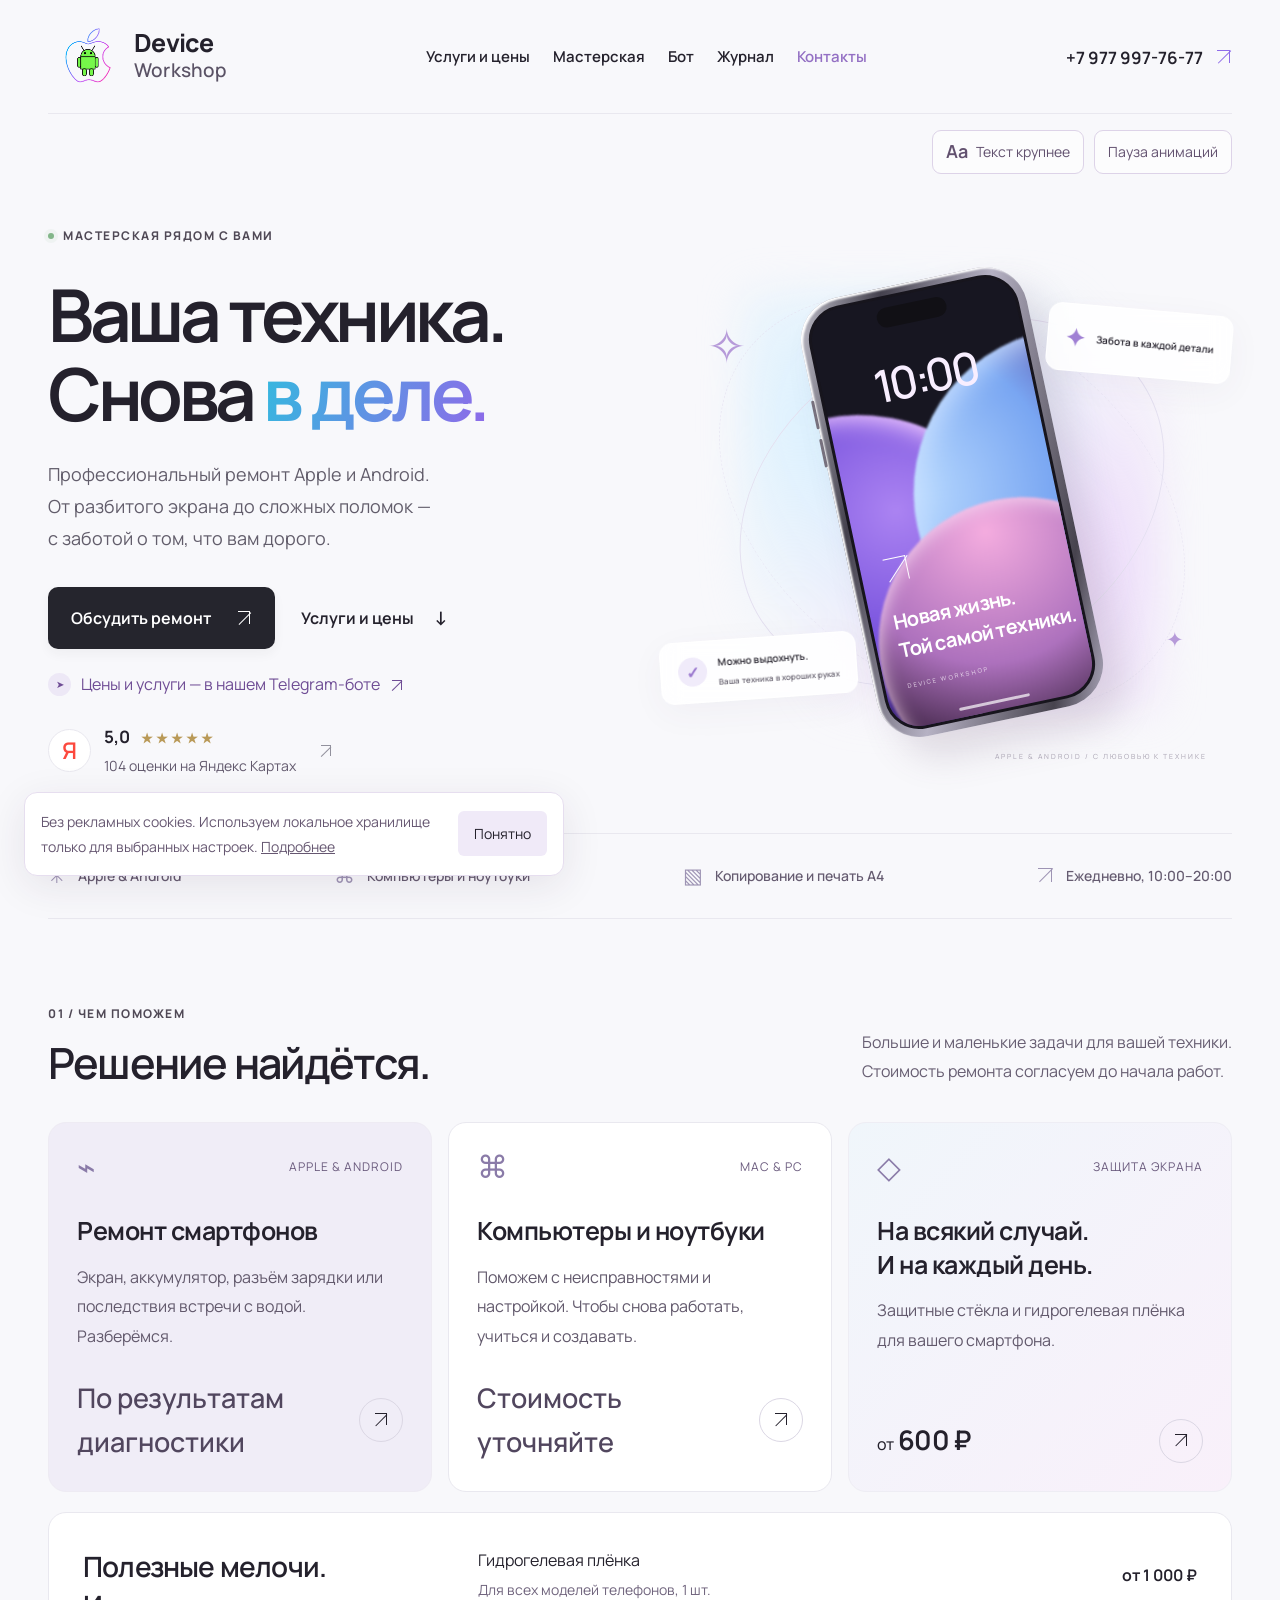
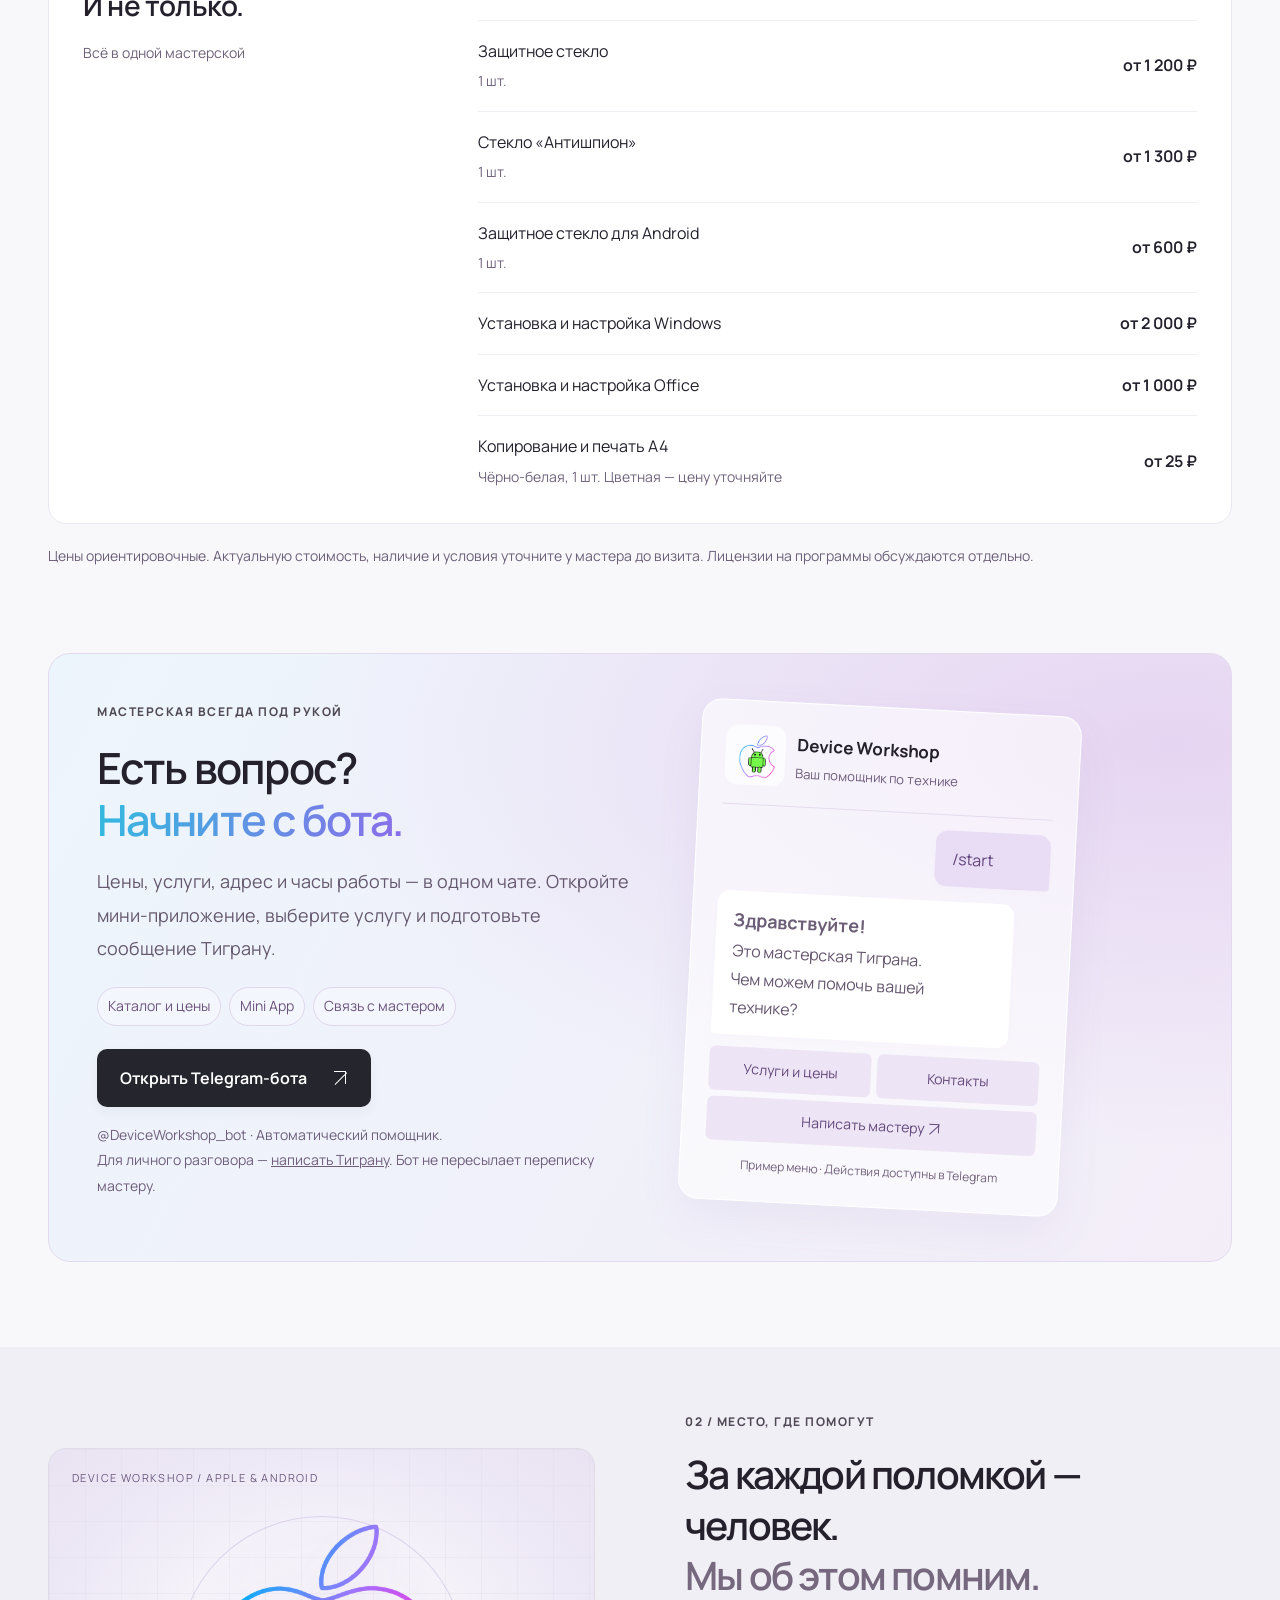
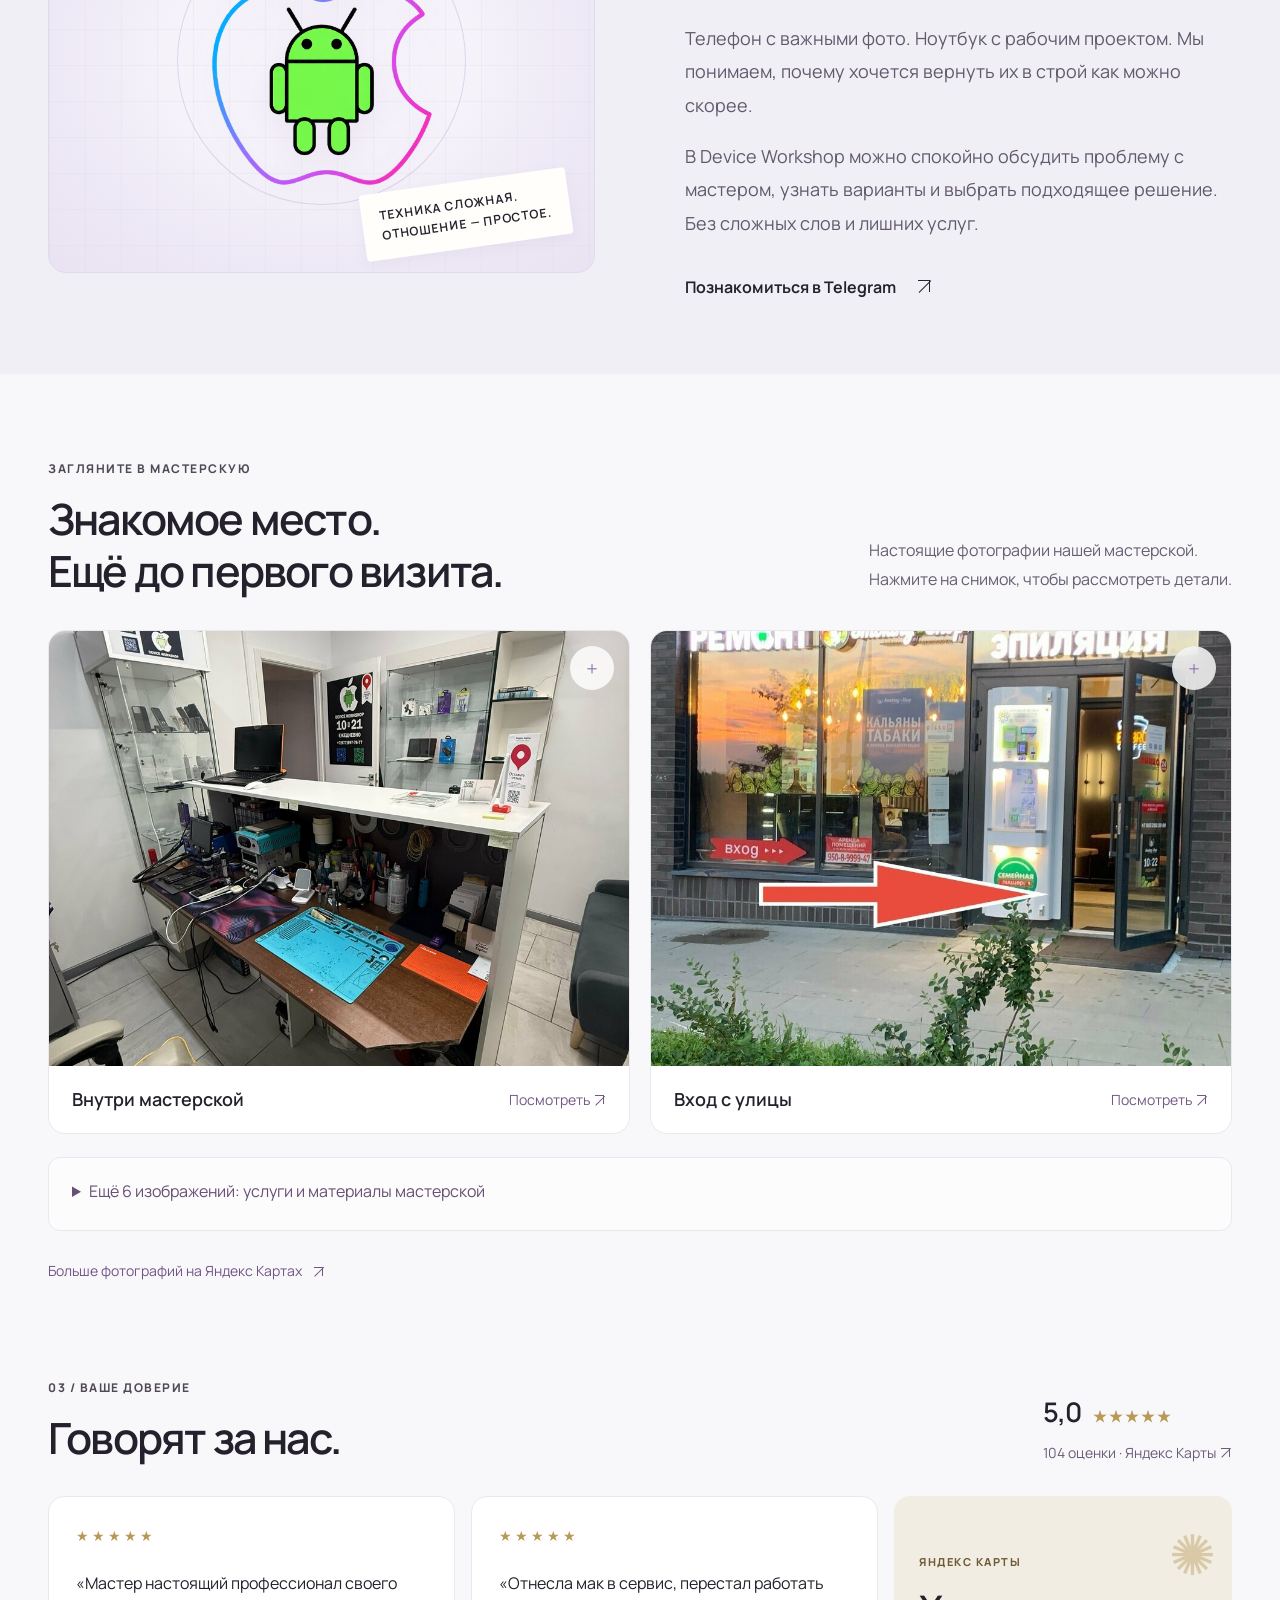
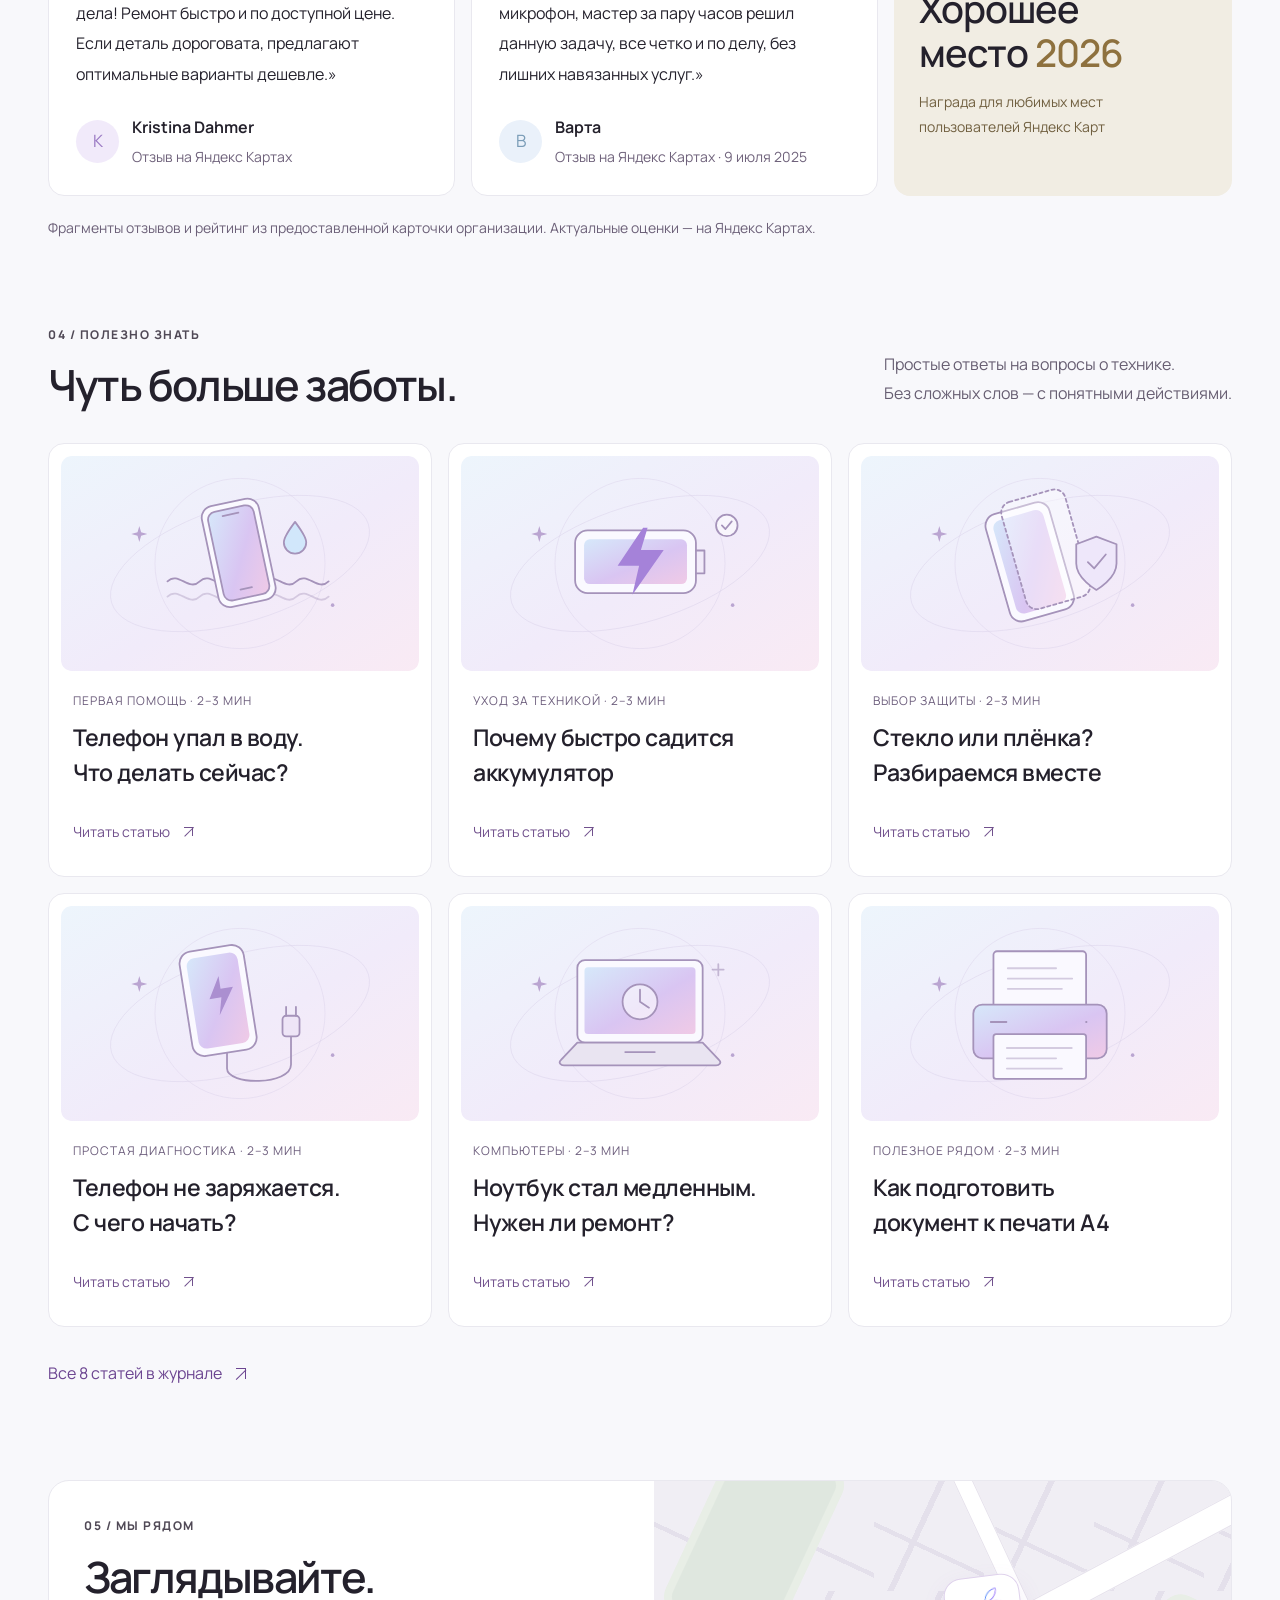
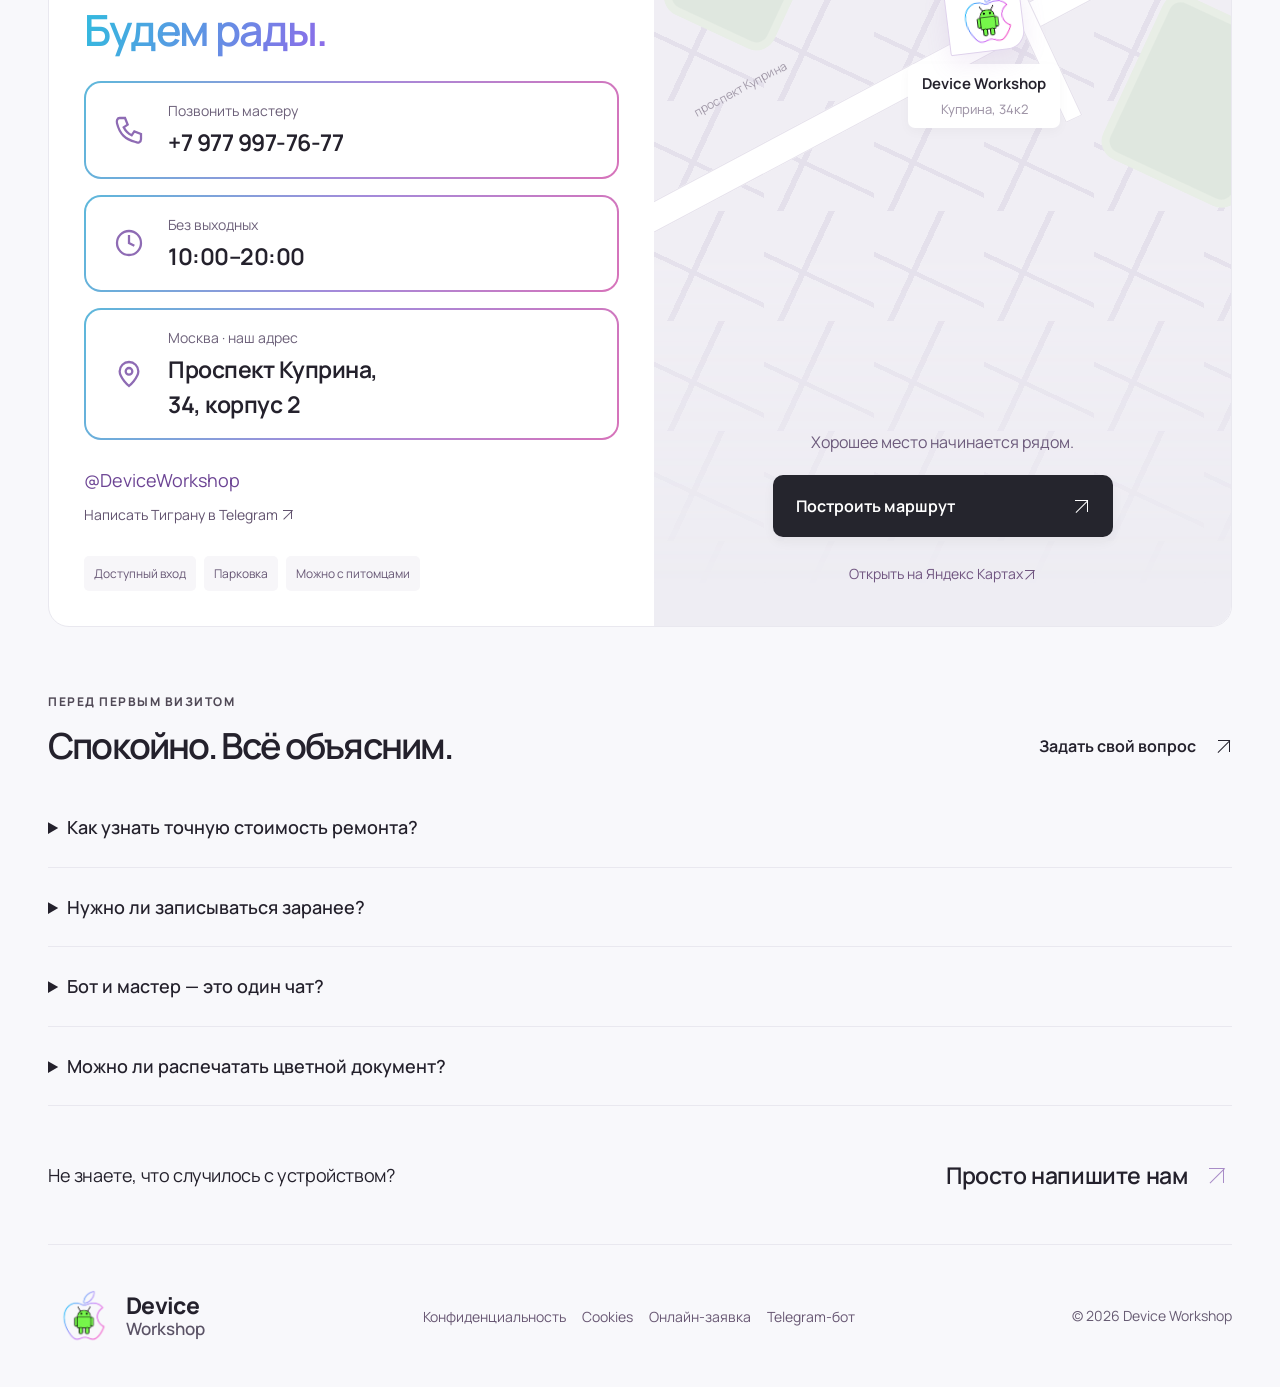
==== commit d5da4e4a: "Apply supplied logo and improve readable typography with motion controls" ====
--- a/index.html
+++ b/index.html
@@ -3,11 +3,11 @@
 <head>
   <meta charset="utf-8">
   <meta name="viewport" content="width=device-width, initial-scale=1">
-  <meta name="theme-color" content="#f6f5fa">
+  <link rel="apple-touch-icon" href="assets/brand/logo.png"><meta name="theme-color" content="#f6f5fa">
   
   <title>Device Workshop — ремонт телефонов и компьютеров в Москве</title>
-  <link rel="icon" href="assets/favicon.svg" type="image/svg+xml">
-  <link rel="stylesheet" href="styles.css"><link rel="stylesheet" href="layout.css"><link rel="stylesheet" href="extra.css"><link rel="stylesheet" href="presentation.css">
+  <link rel="icon" href="assets/brand/logo.png" type="image/png">
+  <link rel="stylesheet" href="styles.css"><link rel="stylesheet" href="layout.css"><link rel="stylesheet" href="extra.css"><link rel="stylesheet" href="presentation.css"><link rel="stylesheet" href="readability.css">
   <script src="app.js" defer></script>
   <script src="motion.js" defer></script>
   <script src="gallery.js" defer></script>
@@ -31,11 +31,11 @@
 <meta name="twitter:title" content="Device Workshop — ремонт телефонов и компьютеров в Москве">
 <meta name="twitter:description" content="Ремонт Apple и Android, ноутбуков и компьютеров в Москве. Защита экрана и печать А4. Проспект Куприна, 34, корпус 2. Цены, Telegram-бот и связь с мастером.">
 <meta name="twitter:image" content="https://trofimmokrov-netizen.github.io/TigranSite/assets/og-cover.png">
-<script type="application/ld+json">{"@context":"https://schema.org","@type":"LocalBusiness","@id":"https://trofimmokrov-netizen.github.io/TigranSite/#workshop","name":"Device Workshop","url":"https://trofimmokrov-netizen.github.io/TigranSite/","image":["https://trofimmokrov-netizen.github.io/TigranSite/assets/workshop/entrance.jpg","https://trofimmokrov-netizen.github.io/TigranSite/assets/workshop/interior.jpg"],"telephone":"+79779977677","description":"Ремонт Apple и Android, компьютеров и ноутбуков. Защита экрана, настройка программ, копирование и печать А4.","address":{"@type":"PostalAddress","streetAddress":"проспект Куприна, 34, корпус 2","addressLocality":"Москва","addressRegion":"Москва","addressCountry":"RU"},"areaServed":{"@type":"City","name":"Москва"},"hasMap":"https://yandex.ru/maps/org/device_workshop/223528800071/","sameAs":["https://t.me/DeviceWorkshop","https://t.me/DeviceWorkshop_bot","https://yandex.ru/maps/org/device_workshop/223528800071/"],"openingHoursSpecification":[{"@type":"OpeningHoursSpecification","dayOfWeek":["Monday","Tuesday","Wednesday","Thursday","Friday","Saturday","Sunday"],"opens":"10:00","closes":"20:00"}],"hasOfferCatalog":{"@type":"OfferCatalog","name":"Услуги Device Workshop","itemListElement":[{"@type":"Offer","itemOffered":{"@type":"Service","name":"Ремонт смартфона","description":"Экран, аккумулятор, зарядка, последствия попадания воды. Цена после диагностики."}},{"@type":"Offer","itemOffered":{"@type":"Service","name":"Компьютеры и ноутбуки","description":"Mac и PC: неисправности и настройка. Стоимость уточняйте у мастера."}},{"@type":"Offer","itemOffered":{"@type":"Service","name":"Гидрогелевая плёнка","description":"Для всех моделей телефонов, 1 шт."},"priceSpecification":{"@type":"PriceSpecification","minPrice":1000,"priceCurrency":"RUB"}},{"@type":"Offer","itemOffered":{"@type":"Service","name":"Защитное стекло","description":"1 шт. Совместимость уточняйте."},"priceSpecification":{"@type":"PriceSpecification","minPrice":1200,"priceCurrency":"RUB"}},{"@type":"Offer","itemOffered":{"@type":"Service","name":"Стекло «Антишпион»","description":"1 шт. Совместимость уточняйте."},"priceSpecification":{"@type":"PriceSpecification","minPrice":1300,"priceCurrency":"RUB"}},{"@type":"Offer","itemOffered":{"@type":"Service","name":"Защитное стекло Android","description":"1 шт. Наличие для вашей модели уточняйте."},"priceSpecification":{"@type":"PriceSpecification","minPrice":600,"priceCurrency":"RUB"}},{"@type":"Offer","itemOffered":{"@type":"Service","name":"Установка и настройка Windows","description":"Условия лицензирования обсуждаются отдельно."},"priceSpecification":{"@type":"PriceSpecification","minPrice":2000,"priceCurrency":"RUB"}},{"@type":"Offer","itemOffered":{"@type":"Service","name":"Установка и настройка Office","description":"Условия лицензирования обсуждаются отдельно."},"priceSpecification":{"@type":"PriceSpecification","minPrice":1000,"priceCurrency":"RUB"}},{"@type":"Offer","itemOffered":{"@type":"Service","name":"Копирование и печать А4","description":"Чёрно-белая, 1 шт. Стоимость цветной печати уточняйте."},"priceSpecification":{"@type":"PriceSpecification","minPrice":25,"priceCurrency":"RUB"}}]}}</script>
+<script type="application/ld+json">{"@context":"https://schema.org","@type":"LocalBusiness","@id":"https://trofimmokrov-netizen.github.io/TigranSite/#workshop","name":"Device Workshop","url":"https://trofimmokrov-netizen.github.io/TigranSite/","image":["https://trofimmokrov-netizen.github.io/TigranSite/assets/workshop/entrance.jpg","https://trofimmokrov-netizen.github.io/TigranSite/assets/workshop/interior.jpg"],"telephone":"+79779977677","description":"Ремонт Apple и Android, компьютеров и ноутбуков. Защита экрана, настройка программ, копирование и печать А4.","address":{"@type":"PostalAddress","streetAddress":"проспект Куприна, 34, корпус 2","addressLocality":"Москва","addressRegion":"Москва","addressCountry":"RU"},"areaServed":{"@type":"City","name":"Москва"},"hasMap":"https://yandex.ru/maps/org/device_workshop/223528800071/","sameAs":["https://t.me/DeviceWorkshop","https://t.me/DeviceWorkshop_bot","https://yandex.ru/maps/org/device_workshop/223528800071/"],"openingHoursSpecification":[{"@type":"OpeningHoursSpecification","dayOfWeek":["Monday","Tuesday","Wednesday","Thursday","Friday","Saturday","Sunday"],"opens":"10:00","closes":"20:00"}],"hasOfferCatalog":{"@type":"OfferCatalog","name":"Услуги Device Workshop","itemListElement":[{"@type":"Offer","itemOffered":{"@type":"Service","name":"Ремонт смартфона","description":"Экран, аккумулятор, зарядка, последствия попадания воды. Цена после диагностики."}},{"@type":"Offer","itemOffered":{"@type":"Service","name":"Компьютеры и ноутбуки","description":"Mac и PC: неисправности и настройка. Стоимость уточняйте у мастера."}},{"@type":"Offer","itemOffered":{"@type":"Service","name":"Гидрогелевая плёнка","description":"Для всех моделей телефонов, 1 шт."},"priceSpecification":{"@type":"PriceSpecification","minPrice":1000,"priceCurrency":"RUB"}},{"@type":"Offer","itemOffered":{"@type":"Service","name":"Защитное стекло","description":"1 шт. Совместимость уточняйте."},"priceSpecification":{"@type":"PriceSpecification","minPrice":1200,"priceCurrency":"RUB"}},{"@type":"Offer","itemOffered":{"@type":"Service","name":"Стекло «Антишпион»","description":"1 шт. Совместимость уточняйте."},"priceSpecification":{"@type":"PriceSpecification","minPrice":1300,"priceCurrency":"RUB"}},{"@type":"Offer","itemOffered":{"@type":"Service","name":"Защитное стекло Android","description":"1 шт. Наличие для вашей модели уточняйте."},"priceSpecification":{"@type":"PriceSpecification","minPrice":600,"priceCurrency":"RUB"}},{"@type":"Offer","itemOffered":{"@type":"Service","name":"Установка и настройка Windows","description":"Условия лицензирования обсуждаются отдельно."},"priceSpecification":{"@type":"PriceSpecification","minPrice":2000,"priceCurrency":"RUB"}},{"@type":"Offer","itemOffered":{"@type":"Service","name":"Установка и настройка Office","description":"Условия лицензирования обсуждаются отдельно."},"priceSpecification":{"@type":"PriceSpecification","minPrice":1000,"priceCurrency":"RUB"}},{"@type":"Offer","itemOffered":{"@type":"Service","name":"Копирование и печать А4","description":"Чёрно-белая, 1 шт. Стоимость цветной печати уточняйте."},"priceSpecification":{"@type":"PriceSpecification","minPrice":25,"priceCurrency":"RUB"}}]},"logo":"https://trofimmokrov-netizen.github.io/TigranSite/assets/brand/logo.png"}</script>
 </head>
 <body>
   <header class="header shell">
-    <a class="brand" href="#" aria-label="Device Workshop — главная"><span class="brand-icon">d<span><span class="arrow-icon" aria-hidden="true"></span></span></span><span>device<span class="brand-sub">WORKSHOP</span></span></a>
+    <a class="brand" href="#" aria-label="Device Workshop — главная"><img class="brand-logo" src="assets/brand/logo.png" alt="" width="96" height="96" decoding="async"><span class="brand-wordmark"><span class="brand-name">Device</span><span class="brand-sub">Workshop</span></span></a>
     <nav class="desktop-nav" aria-label="Основная навигация"><a href="#services">Услуги и цены</a><a href="#about">Мастерская</a><a href="#telegram">Бот</a><a href="#articles">Журнал</a><a href="#contacts">Контакты</a></nav>
     <a class="header-contact" href="tel:+79779977677">+7 977 997-76-77 <span><span class="arrow-icon" aria-hidden="true"></span></span></a>
     <button class="menu-toggle" aria-expanded="false" aria-controls="mobile-nav" aria-label="Открыть меню">☰</button>
@@ -70,19 +70,19 @@
       <div class="price-panel"><div class="price-panel-heading"><h3>Полезные мелочи.<br>И не только.</h3><span>Всё в одной мастерской</span></div><div class="price-list"><div><span>Гидрогелевая плёнка <small>Для всех моделей телефонов, 1 шт.</small></span><strong>от 1 000 ₽</strong></div><div><span>Защитное стекло <small>1 шт.</small></span><strong>от 1 200 ₽</strong></div><div><span>Стекло «Антишпион» <small>1 шт.</small></span><strong>от 1 300 ₽</strong></div><div><span>Защитное стекло для Android <small>1 шт.</small></span><strong>от 600 ₽</strong></div><div><span>Установка и настройка Windows</span><strong>от 2 000 ₽</strong></div><div><span>Установка и настройка Office</span><strong>от 1 000 ₽</strong></div><div><span>Копирование и печать А4 <small>Чёрно-белая, 1 шт. Цветная — цену уточняйте</small></span><strong>от 25 ₽</strong></div></div></div>
       <p class="price-note">Цены ориентировочные. Актуальную стоимость, наличие и условия уточните у мастера до визита. Лицензии на программы обсуждаются отдельно.</p>
     </section>
-<section id="telegram" class="section shell bot-section"><div class="bot-presentation"><div class="bot-copy"><div class="eyebrow">МАСТЕРСКАЯ ВСЕГДА ПОД РУКОЙ</div><h2>Есть вопрос?<br><span class="gradient-text">Начните с бота.</span></h2><p>Цены, услуги, адрес и часы работы — в одном чате. Откройте мини-приложение, выберите услугу и подготовьте сообщение Тиграну.</p><div class="bot-benefits"><span>Каталог и цены</span><span>Mini App</span><span>Связь с мастером</span></div><a class="button button-dark bot-main-link" href="https://t.me/DeviceWorkshop_bot?start=website" target="_blank" rel="noopener noreferrer">Открыть Telegram-бота <span class="arrow-icon" aria-hidden="true"></span></a><p class="bot-hint">@DeviceWorkshop_bot · Автоматический помощник.<br>Для личного разговора — <a href="https://t.me/DeviceWorkshop">написать Тиграну</a>. Бот не пересылает переписку мастеру.</p></div><div class="bot-chat" aria-label="Пример навигации в Telegram-боте"><div class="bot-chat-header"><span class="bot-avatar">➤</span><span><strong>Device Workshop</strong><small>Ваш помощник по технике</small></span></div><div class="chat-bubble chat-sent">/start</div><div class="chat-bubble chat-received"><strong>Здравствуйте!</strong><br>Это мастерская Тиграна.<br>Чем можем помочь вашей технике?</div><div class="chat-actions" aria-hidden="true"><span>Услуги и цены</span><span>Контакты</span><span>Написать мастеру <span class="arrow-icon" aria-hidden="true"></span></span></div><p class="bot-chat-note">Пример меню · Действия доступны в Telegram</p></div></div></section>
-    <section id="about" class="about-section"><div class="shell about-grid"><div class="about-art" aria-hidden="true"><div class="about-grid-lines"></div><div class="tool-circle">✳</div><span class="about-sticker">ТЕХНИКА СЛОЖНАЯ.<br>ОТНОШЕНИЕ — ПРОСТОЕ.</span><span class="about-art-label">DW / MOSCOW</span></div><div class="about-copy"><div class="eyebrow">02 / МЕСТО, ГДЕ ПОМОГУТ</div><h2>За каждой поломкой —<br>человек.<br><span class="muted">Мы об этом помним.</span></h2><p>Телефон с важными фото. Ноутбук с рабочим проектом. Мы понимаем, почему хочется вернуть их в строй как можно скорее.</p><p>В Device Workshop можно спокойно обсудить проблему с мастером, узнать варианты и выбрать подходящее решение. Без сложных слов и лишних услуг.</p><a class="text-link" href="https://t.me/DeviceWorkshop" target="_blank" rel="noopener noreferrer">Познакомиться в Telegram <span><span class="arrow-icon" aria-hidden="true"></span></span></a></div></div></section>
+<section id="telegram" class="section shell bot-section"><div class="bot-presentation"><div class="bot-copy"><div class="eyebrow">МАСТЕРСКАЯ ВСЕГДА ПОД РУКОЙ</div><h2>Есть вопрос?<br><span class="gradient-text">Начните с бота.</span></h2><p>Цены, услуги, адрес и часы работы — в одном чате. Откройте мини-приложение, выберите услугу и подготовьте сообщение Тиграну.</p><div class="bot-benefits"><span>Каталог и цены</span><span>Mini App</span><span>Связь с мастером</span></div><a class="button button-dark bot-main-link" href="https://t.me/DeviceWorkshop_bot?start=website" target="_blank" rel="noopener noreferrer">Открыть Telegram-бота <span class="arrow-icon" aria-hidden="true"></span></a><p class="bot-hint">@DeviceWorkshop_bot · Автоматический помощник.<br>Для личного разговора — <a href="https://t.me/DeviceWorkshop">написать Тиграну</a>. Бот не пересылает переписку мастеру.</p></div><div class="bot-chat" aria-label="Пример навигации в Telegram-боте"><div class="bot-chat-header"><span class="bot-avatar"><img src="assets/brand/logo.png" alt="" width="64" height="64" loading="lazy"></span><span><strong>Device Workshop</strong><small>Ваш помощник по технике</small></span></div><div class="chat-bubble chat-sent">/start</div><div class="chat-bubble chat-received"><strong>Здравствуйте!</strong><br>Это мастерская Тиграна.<br>Чем можем помочь вашей технике?</div><div class="chat-actions" aria-hidden="true"><span>Услуги и цены</span><span>Контакты</span><span>Написать мастеру <span class="arrow-icon" aria-hidden="true"></span></span></div><p class="bot-chat-note">Пример меню · Действия доступны в Telegram</p></div></div></section>
+    <section id="about" class="about-section"><div class="shell about-grid"><div class="about-art" aria-hidden="true"><div class="about-grid-lines"></div><div class="living-logo"><span class="logo-halo" aria-hidden="true"></span><img src="assets/brand/logo.png" alt="" width="360" height="360" decoding="async" loading="lazy"></div><span class="about-sticker">ТЕХНИКА СЛОЖНАЯ.<br>ОТНОШЕНИЕ — ПРОСТОЕ.</span><span class="about-art-label">DEVICE WORKSHOP / APPLE & ANDROID</span></div><div class="about-copy"><div class="eyebrow">02 / МЕСТО, ГДЕ ПОМОГУТ</div><h2>За каждой поломкой —<br>человек.<br><span class="muted">Мы об этом помним.</span></h2><p>Телефон с важными фото. Ноутбук с рабочим проектом. Мы понимаем, почему хочется вернуть их в строй как можно скорее.</p><p>В Device Workshop можно спокойно обсудить проблему с мастером, узнать варианты и выбрать подходящее решение. Без сложных слов и лишних услуг.</p><a class="text-link" href="https://t.me/DeviceWorkshop" target="_blank" rel="noopener noreferrer">Познакомиться в Telegram <span><span class="arrow-icon" aria-hidden="true"></span></span></a></div></div></section>
     <section id="gallery" class="section shell"><div class="section-heading"><div><div class="eyebrow">ЗАГЛЯНИТЕ В МАСТЕРСКУЮ</div><h2>Знакомое место.<br>Ещё до первого визита.</h2></div><p>Настоящие фотографии нашей мастерской.<br>Нажмите на снимок, чтобы рассмотреть детали.</p></div><div class="workshop-gallery"><a class="gallery-photo" data-gallery data-caption="Внутри мастерской" href="assets/workshop/interior.jpg"><img src="assets/workshop/interior.jpg" alt="Рабочее место мастера Device Workshop" width="960" height="1280" loading="lazy" decoding="async"><span class="gallery-expand" aria-hidden="true">＋</span><span class="gallery-photo-caption">Внутри мастерской<span>Посмотреть <span class="arrow-icon" aria-hidden="true"></span></span></span></a><a class="gallery-photo" data-gallery data-caption="Вход с улицы" href="assets/workshop/entrance.jpg"><img src="assets/workshop/entrance.jpg" alt="Витрина и вход в Device Workshop на проспекте Куприна" width="960" height="1280" loading="lazy" decoding="async"><span class="gallery-expand" aria-hidden="true">＋</span><span class="gallery-photo-caption">Вход с улицы<span>Посмотреть <span class="arrow-icon" aria-hidden="true"></span></span></span></a></div><details class="promo-gallery"><summary>Ещё 6 изображений: услуги и материалы мастерской</summary><div class="promo-grid"><a data-gallery data-caption="Ремонт телефонов — материалы мастерской" href="assets/workshop/phones.jpg"><img src="assets/workshop/phones.jpg" alt="Ремонт телефонов — рекламная карточка Device Workshop" width="960" height="1280" loading="lazy" decoding="async"><span>Ремонт телефонов</span></a><a data-gallery data-caption="Ремонт ноутбуков — материалы мастерской" href="assets/workshop/laptops.jpg"><img src="assets/workshop/laptops.jpg" alt="Ремонт ноутбуков — рекламная карточка Device Workshop" width="960" height="1280" loading="lazy" decoding="async"><span>Ремонт ноутбуков</span></a><a data-gallery data-caption="Ремонт компьютеров — материалы мастерской" href="assets/workshop/computers.jpg"><img src="assets/workshop/computers.jpg" alt="Ремонт компьютеров — рекламная карточка Device Workshop" width="960" height="1280" loading="lazy" decoding="async"><span>Ремонт компьютеров</span></a><a data-gallery data-caption="Ремонт планшетов — материалы мастерской" href="assets/workshop/tablets.jpg"><img src="assets/workshop/tablets.jpg" alt="Ремонт планшетов — рекламная карточка Device Workshop" width="960" height="1280" loading="lazy" decoding="async"><span>Ремонт планшетов</span></a><a data-gallery data-caption="Аксессуары — материалы мастерской" href="assets/workshop/accessories.jpg"><img src="assets/workshop/accessories.jpg" alt="Аксессуары — рекламная карточка Device Workshop" width="960" height="1280" loading="lazy" decoding="async"><span>Аксессуары</span></a><a data-gallery data-caption="Сервисный центр — материалы мастерской" href="assets/workshop/service-center.jpg"><img src="assets/workshop/service-center.jpg" alt="Сервисный центр — рекламная карточка Device Workshop" width="960" height="1280" loading="lazy" decoding="async"><span>Сервисный центр</span></a></div></details><a class="gallery-source" href="https://yandex.ru/maps/org/device_workshop/223528800071/gallery/" target="_blank" rel="noopener noreferrer">Больше фотографий на Яндекс Картах <span class="arrow-icon" aria-hidden="true"></span></a></section>
     <section id="reviews" class="section shell"><div class="section-heading"><div><div class="eyebrow">03 / ВАШЕ ДОВЕРИЕ</div><h2>Говорят за нас.</h2></div><a class="review-total" href="https://yandex.ru/maps/org/device_workshop/223528800071/reviews/" target="_blank" rel="noopener noreferrer"><strong>5,0 <span class="stars">★★★★★</span></strong><span>104 оценки · Яндекс Карты <span class="arrow-icon" aria-hidden="true"></span></span></a></div><div class="review-grid"><article class="review-card"><div class="stars">★★★★★</div><blockquote>«Мастер настоящий профессионал своего дела! Ремонт быстро и по доступной цене. Если деталь дороговата, предлагают оптимальные варианты дешевле.»</blockquote><div class="review-author"><span class="avatar avatar-purple">K</span><span><strong>Kristina Dahmer</strong><small>Отзыв на Яндекс Картах</small></span></div></article><article class="review-card"><div class="stars">★★★★★</div><blockquote>«Отнесла мак в сервис, перестал работать микрофон, мастер за пару часов решил данную задачу, все четко и по делу, без лишних навязанных услуг.»</blockquote><div class="review-author"><span class="avatar avatar-blue">В</span><span><strong>Варта</strong><small>Отзыв на Яндекс Картах · 9 июля 2025</small></span></div></article><article class="award-card"><span class="award-flower">✺</span><span class="eyebrow">ЯНДЕКС КАРТЫ</span><h3>Хорошее<br>место <em>2026</em></h3><p>Награда для любимых мест<br>пользователей Яндекс Карт</p></article></div><p class="price-note">Фрагменты отзывов и рейтинг из предоставленной карточки организации. Актуальные оценки — на Яндекс Картах.</p></section>
     <section id="articles" class="section shell"><div class="section-heading"><div><div class="eyebrow">04 / ПОЛЕЗНО ЗНАТЬ</div><h2>Чуть больше заботы.</h2></div><p>Простые ответы на вопросы о технике.<br>Без сложных слов — с понятными действиями.</p></div><div class="article-grid"><a class="article-card" href="articles.html#water"><span class="article-art"><img src="assets/journal/water.svg" alt="" width="800" height="480" loading="lazy" decoding="async"></span><small>ПЕРВАЯ ПОМОЩЬ · 2–3 МИН</small><h3>Телефон упал в воду.<br>Что делать сейчас?</h3><span class="article-read">Читать статью <span class="arrow-icon" aria-hidden="true"></span></span></a><a class="article-card" href="articles.html#battery"><span class="article-art"><img src="assets/journal/battery.svg" alt="" width="800" height="480" loading="lazy" decoding="async"></span><small>УХОД ЗА ТЕХНИКОЙ · 2–3 МИН</small><h3>Почему быстро садится<br>аккумулятор</h3><span class="article-read">Читать статью <span class="arrow-icon" aria-hidden="true"></span></span></a><a class="article-card" href="articles.html#protection"><span class="article-art"><img src="assets/journal/protection.svg" alt="" width="800" height="480" loading="lazy" decoding="async"></span><small>ВЫБОР ЗАЩИТЫ · 2–3 МИН</small><h3>Стекло или плёнка?<br>Разбираемся вместе</h3><span class="article-read">Читать статью <span class="arrow-icon" aria-hidden="true"></span></span></a><a class="article-card" href="articles.html#charging"><span class="article-art"><img src="assets/journal/charging.svg" alt="" width="800" height="480" loading="lazy" decoding="async"></span><small>ПРОСТАЯ ДИАГНОСТИКА · 2–3 МИН</small><h3>Телефон не заряжается.<br>С чего начать?</h3><span class="article-read">Читать статью <span class="arrow-icon" aria-hidden="true"></span></span></a><a class="article-card" href="articles.html#laptop"><span class="article-art"><img src="assets/journal/laptop.svg" alt="" width="800" height="480" loading="lazy" decoding="async"></span><small>КОМПЬЮТЕРЫ · 2–3 МИН</small><h3>Ноутбук стал медленным.<br>Нужен ли ремонт?</h3><span class="article-read">Читать статью <span class="arrow-icon" aria-hidden="true"></span></span></a><a class="article-card" href="articles.html#printing"><span class="article-art"><img src="assets/journal/printing.svg" alt="" width="800" height="480" loading="lazy" decoding="async"></span><small>ПОЛЕЗНОЕ РЯДОМ · 2–3 МИН</small><h3>Как подготовить<br>документ к печати А4</h3><span class="article-read">Читать статью <span class="arrow-icon" aria-hidden="true"></span></span></a></div><a class="journal-bottom-link" href="articles.html">Все 8 статей в журнале <span class="arrow-icon" aria-hidden="true"></span></a></section>
-    <section id="contacts" class="section contacts-section shell"><div class="contact-card"><div class="contact-copy"><div class="eyebrow">05 / МЫ РЯДОМ</div><h2>Заглядывайте.<br><span class="gradient-text">Будем рады.</span></h2><p class="contact-address">Москва, проспект Куприна,<br>34, корпус 2</p><div class="hours"><span class="status-dot"></span> Ежедневно · 10:00–20:00</div><a class="contact-phone" href="tel:+79779977677">+7 977 997-76-77 <span class="arrow-icon" aria-hidden="true"></span></a><a class="telegram-link" href="https://t.me/DeviceWorkshop" target="_blank" rel="noopener noreferrer"><span class="arrow-icon" aria-hidden="true"></span> @DeviceWorkshop <span>Написать в Telegram</span></a><div class="contact-features"><span>Доступный вход</span><span>Парковка</span><span>Можно с питомцами</span></div></div><div class="location-panel"><div class="map-grid" aria-hidden="true"><div class="map-park park-one"></div><div class="map-park park-two"></div><div class="map-road road-one"></div><div class="map-road road-two"></div><span class="map-road-label">проспект Куприна</span><div class="map-marker"><span>d<span class="arrow-icon" aria-hidden="true"></span></span><div>Device Workshop<small>Куприна, 34к2</small></div></div></div><div class="map-overlay"><span>Хорошее место начинается рядом.</span><a class="button button-dark" href="https://yandex.ru/maps/?rtext=~55.540822%2C37.452341&rtt=auto" target="_blank" rel="noopener noreferrer">Построить маршрут <span><span class="arrow-icon" aria-hidden="true"></span></span></a><a class="map-card-link" href="https://yandex.ru/maps/org/device_workshop/223528800071/" target="_blank" rel="noopener noreferrer">Открыть на Яндекс Картах <span class="arrow-icon" aria-hidden="true"></span></a></div></div></div></section>
+    <section id="contacts" class="section contacts-section shell"><div class="contact-card"><div class="contact-copy"><div class="eyebrow">05 / МЫ РЯДОМ</div><h2>Заглядывайте.<br><span class="gradient-text">Будем рады.</span></h2><div class="reference-contacts"><a class="reference-row" href="tel:+79779977677"><span class="reference-icon"><svg viewBox="0 0 24 24" fill="none" stroke="currentColor" stroke-width="1.7" aria-hidden="true"><path d="M5 3h4l2 5-3 2c1.6 3.2 3 4.6 6 6l2-3 5 2v4c0 2-2 3-4 2C9 19 5 15 3 7c-.5-2 .2-4 2-4Z"/></svg></span><span><small>Позвонить мастеру</small><strong>+7 977 997-76-77</strong></span></a><div class="reference-row"><span class="reference-icon"><svg viewBox="0 0 24 24" fill="none" stroke="currentColor" stroke-width="1.7" aria-hidden="true"><circle cx="12" cy="12" r="9"/><path d="M12 6v6l4 2"/></svg></span><span><small>Без выходных</small><strong>10:00–20:00</strong></span></div><a class="reference-row" href="https://yandex.ru/maps/org/device_workshop/223528800071/" target="_blank" rel="noopener noreferrer"><span class="reference-icon"><svg viewBox="0 0 24 24" fill="none" stroke="currentColor" stroke-width="1.7" aria-hidden="true"><path d="M19 10c0 5-7 11-7 11S5 15 5 10a7 7 0 1 1 14 0Z"/><circle cx="12" cy="10" r="2.5"/></svg></span><span><small>Москва · наш адрес</small><strong>Проспект Куприна,<br>34, корпус 2</strong></span></a></div><a class="telegram-link" href="https://t.me/DeviceWorkshop" target="_blank" rel="noopener noreferrer">@DeviceWorkshop <span>Написать Тиграну в Telegram <span class="arrow-icon" aria-hidden="true"></span></span></a><div class="contact-features"><span>Доступный вход</span><span>Парковка</span><span>Можно с питомцами</span></div></div><div class="location-panel"><div class="map-grid" aria-hidden="true"><div class="map-park park-one"></div><div class="map-park park-two"></div><div class="map-road road-one"></div><div class="map-road road-two"></div><span class="map-road-label">проспект Куприна</span><div class="map-marker"><span><img class="map-brand-logo" src="assets/brand/logo.png" alt="" width="80" height="80" loading="lazy"></span><div>Device Workshop<small>Куприна, 34к2</small></div></div></div><div class="map-overlay"><span>Хорошее место начинается рядом.</span><a class="button button-dark" href="https://yandex.ru/maps/?rtext=~55.540822%2C37.452341&rtt=auto" target="_blank" rel="noopener noreferrer">Построить маршрут <span><span class="arrow-icon" aria-hidden="true"></span></span></a><a class="map-card-link" href="https://yandex.ru/maps/org/device_workshop/223528800071/" target="_blank" rel="noopener noreferrer">Открыть на Яндекс Картах <span class="arrow-icon" aria-hidden="true"></span></a></div></div></div></section>
 <section class="faq-section shell" id="questions"><div class="faq-heading"><div><div class="eyebrow">ПЕРЕД ПЕРВЫМ ВИЗИТОМ</div><h2>Спокойно. Всё объясним.</h2></div><a class="text-link" href="https://t.me/DeviceWorkshop">Задать свой вопрос <span class="arrow-icon" aria-hidden="true"></span></a></div><details><summary>Как узнать точную стоимость ремонта?</summary><p>Напишите мастеру модель устройства и опишите проблему. В боте доступны ориентиры по ценам на защиту, настройку и печать. Стоимость ремонта определяется после диагностики и согласуется до начала работ.</p></details><details><summary>Нужно ли записываться заранее?</summary><p>Перед визитом лучше связаться с Тиграном: уточнить наличие нужной детали, услугу и удобное время. Сообщение в Telegram не подтверждает запись автоматически — дождитесь ответа мастера.</p></details><details><summary>Бот и мастер — это один чат?</summary><p>Нет. <a href="https://t.me/DeviceWorkshop_bot?start=website">@DeviceWorkshop_bot</a> показывает цены, контакты и мини-приложение. <a href="https://t.me/DeviceWorkshop">@DeviceWorkshop</a> — прямая связь с мастером. Подготовленное сообщение нужно отправить самостоятельно.</p></details><details><summary>Можно ли распечатать цветной документ?</summary><p>Все виды копирования и печать А4 доступны по согласованию. Чёрно-белая печать — от 25 ₽ за 1 шт.; стоимость цветной уточняйте до визита. По возможности подготовьте документ в PDF и сообщите количество страниц.</p></details></section>
     <section class="closing shell"><span>Не знаете, что случилось с устройством?</span><button data-book>Просто напишите нам <span><span class="arrow-icon" aria-hidden="true"></span></span></button></section>
   </main>
-  <footer class="footer shell"><a class="brand" href="#"><span class="brand-icon">d<span><span class="arrow-icon" aria-hidden="true"></span></span></span><span>device<span class="brand-sub">WORKSHOP</span></span></a><div class="legal-links"><a href="privacy.html">Конфиденциальность</a><a href="privacy.html#cookies">Cookies</a><a href="miniapp.html">Онлайн-заявка</a><a href="https://t.me/DeviceWorkshop_bot?start=website">Telegram-бот</a></div><span>© <span id="year">2026</span> Device Workshop</span></footer>
+  <footer class="footer shell"><a class="brand" href="#"><img class="brand-logo" src="assets/brand/logo.png" alt="" width="96" height="96" decoding="async"><span class="brand-wordmark"><span class="brand-name">Device</span><span class="brand-sub">Workshop</span></span></a><div class="legal-links"><a href="privacy.html">Конфиденциальность</a><a href="privacy.html#cookies">Cookies</a><a href="miniapp.html">Онлайн-заявка</a><a href="https://t.me/DeviceWorkshop_bot?start=website">Telegram-бот</a></div><span>© <span id="year">2026</span> Device Workshop</span></footer>
   <nav class="mobile-dock" aria-label="Быстрые действия"><a href="tel:+79779977677"><span><span class="arrow-icon" aria-hidden="true"></span></span>Позвонить</a><a href="miniapp.html" class="dock-primary"><span>＋</span>Заявка</a><a href="https://t.me/DeviceWorkshop_bot?start=website"><span>✳</span>Бот</a><a href="https://t.me/DeviceWorkshop"><span>➤</span>Мастеру</a></nav>
   <aside class="cookie-notice" id="cookie-notice" aria-label="Хранение настроек" hidden><p>Без рекламных cookies. Используем локальное хранилище только для выбранных настроек. <a href="privacy.html#cookies">Подробнее</a></p><button id="cookie-dismiss">Понятно</button></aside>
   <dialog id="booking-dialog"><button class="dialog-close" aria-label="Закрыть">×</button><div class="eyebrow">НАЧНЁМ С РАЗГОВОРА</div><h2>Что случилось?</h2><p>Расскажите мастеру о технике и проблеме. Подготовим сообщение для Telegram.</p><form id="booking-form"><label for="service">Услуга</label><select id="service" name="service"><option>Ремонт смартфона</option><option>Ремонт компьютера или ноутбука</option><option>Защита экрана</option><option>Установка Windows или Office</option><option>Копирование и печать А4</option><option>Другой вопрос</option></select><label for="device">Модель устройства и вопрос</label><textarea id="device" name="device" rows="3" maxlength="1500" placeholder="Например: iPhone 13, разбился экран"></textarea><button class="button button-dark" type="submit">Продолжить в Telegram <span><span class="arrow-icon" aria-hidden="true"></span></span></button><small class="form-note">Данные не сохраняются на сайте. Сообщение нужно отправить в Telegram самостоятельно.</small></form><a class="dialog-phone" href="miniapp.html">Открыть каталог и оформить заявку <span class="arrow-icon" aria-hidden="true"></span></a><a class="dialog-phone" href="tel:+79779977677">Или позвоните: +7 977 997-76-77</a></dialog>
-<dialog id="gallery-dialog" class="gallery-dialog" aria-labelledby="gallery-caption"><div class="gallery-toolbar"><span class="gallery-count" aria-live="polite"></span><span>Device Workshop · Фото и материалы</span><button class="gallery-close" aria-label="Закрыть просмотр">×</button></div><img alt="" width="960" height="1280"><div class="gallery-controls"><button class="gallery-prev" aria-label="Предыдущее изображение">←</button><p id="gallery-caption"></p><button class="gallery-next" aria-label="Следующее изображение">→</button><a class="gallery-original" target="_blank" rel="noopener noreferrer">Оригинал <span class="arrow-icon" aria-hidden="true"></span></a></div></dialog>
+<dialog id="gallery-dialog" class="gallery-dialog" aria-labelledby="gallery-caption"><div class="gallery-toolbar"><span class="gallery-count" aria-live="polite"></span><span>Фото мастерской</span><button class="gallery-close" aria-label="Закрыть просмотр">×</button></div><img alt="" width="960" height="1280"><div class="gallery-controls"><button class="gallery-prev" aria-label="Предыдущее изображение">←</button><p id="gallery-caption"></p><button class="gallery-next" aria-label="Следующее изображение">→</button><a class="gallery-original" target="_blank" rel="noopener noreferrer">Оригинал <span class="arrow-icon" aria-hidden="true"></span></a></div></dialog>
 </body>
 </html>
--- a/readability.css
+++ b/readability.css
@@ -0,0 +1,13 @@
+:root{--body-text:18px;--support-text:16px;--ui-text:16px;--small-text:14px;--muted:#686371;--ink:#24212c}
+:root.large-text{--body-text:21px;--support-text:18px;--ui-text:18px;--small-text:16px}
+body{font-size:var(--body-text);line-height:1.65;color:var(--ink)}
+.brand{gap:6px;min-width:0;flex-shrink:0;letter-spacing:0}.brand-logo{display:block;width:80px;height:80px;object-fit:contain;flex-shrink:0}.brand-wordmark{display:flex;flex-direction:column;line-height:1.15}.brand-name{font-size:25px;letter-spacing:-.7px;font-weight:750}.brand .brand-sub{font-size:19px;letter-spacing:.2px;line-height:1.35;font-weight:550;color:#5a5265}.header{height:114px;gap:18px}.desktop-nav{font-size:15px;gap:23px}.desktop-nav a{line-height:1.4;white-space:nowrap}.header-contact{font-size:17px;font-weight:650}.header-contact>span{margin-left:9px}.menu-toggle{min-width:44px;min-height:44px}.footer .brand{font-size:inherit}.footer .brand-logo{width:72px;height:72px}.footer .brand-name{font-size:23px}.footer .brand-sub{font-size:17px;letter-spacing:0}.mini-header .brand-logo{width:78px;height:78px}.mini-header .brand-name{font-size:25px}.mini-header .brand-sub{font-size:19px}
+.eyebrow{font-size:12px;letter-spacing:1.5px;line-height:1.65;color:#504956}.hero{padding-top:38px}.hero-description{font-size:var(--body-text);line-height:1.8;color:#625d6b}.hero-bot-link{font-size:var(--support-text);color:#6f4d95;line-height:1.7}.hero-bot-link::before{flex-shrink:0}.hero-rating strong{font-size:17px}.hero-rating small{font-size:var(--small-text);line-height:1.6;color:#62596d}.hero-rating .stars{font-size:13px}.rating-logo{width:43px;height:43px}.hero-rating{gap:13px}.hero-actions{gap:26px}.button{font-size:var(--ui-text);padding:17px 23px;min-height:52px;line-height:1.5;gap:25px}.text-link{font-size:var(--ui-text);min-height:44px;line-height:1.65}.hero-actions .button{font-size:var(--ui-text)}.benefits>span{font-size:var(--small-text);color:#655b70;line-height:1.7}.benefits i{flex-shrink:0}.section-heading>p{font-size:var(--support-text);line-height:1.8;color:#675e72;max-width:460px}.section-heading{gap:28px}.section-heading h2{font-size:43px}.service-card{padding:28px;min-height:330px}.service-card h3{font-size:25px;line-height:1.35;margin-bottom:15px}.service-card p{font-size:var(--support-text);line-height:1.85;color:#62596c;max-width:none}.card-tag{font-size:12px;color:#6a5a7d}.card-top{gap:15px}.service-icon{font-size:31px}.card-bottom{gap:12px}.custom-price{font-size:var(--small-text);line-height:1.6;color:#51465e}.price{font-size:27px}.price small{font-size:var(--support-text)}.circle-button{min-width:44px;min-height:44px}.price-panel-heading h3{font-size:28px}.price-panel-heading>span{font-size:var(--small-text);color:#6d6179}.price-list>div{font-size:var(--support-text);gap:20px;padding-block:17px;line-height:1.65}.price-list strong{font-size:var(--support-text)}.price-list small{font-size:var(--small-text);line-height:1.75;color:#70647d}.price-note{font-size:var(--small-text);line-height:1.8;color:#6c6078;margin-top:19px}.about-copy h2{font-size:39px}.about-copy p{font-size:var(--body-text);line-height:1.85;color:#62596c;max-width:none}.about-copy .text-link{font-size:var(--ui-text)}.muted{color:#76687f}.about-art{min-height:425px;overflow:hidden;background:radial-gradient(ellipse,#fff 0,#eee9f6 68%,#e9e2f2 100%)}.living-logo{width:min(390px,100%);aspect-ratio:1;position:relative;display:grid;place-items:center}.living-logo img{width:100%;height:100%;object-fit:contain;position:relative;filter:drop-shadow(0 12px 14px #82709f13);animation:logo-breathe 7s ease-in-out infinite}.logo-halo{position:absolute;width:74%;height:74%;border:1px solid #cfc0e299;border-radius:50%;background:radial-gradient(ellipse,#e1d7f066,transparent 70%);animation:halo-breathe 7s ease-in-out infinite}.about-sticker{font-size:12px;bottom:24px;right:24px;line-height:1.7;background:#fffefb;padding:13px 18px}.about-art-label{font-size:11px;letter-spacing:1.4px;color:#6c5b7e;top:20px;left:23px}.brand-logo{animation:logo-arrive 1s ease-out both}.brand:hover .brand-logo{animation:logo-wave 1.1s ease-in-out}.gradient-text{background-size:200% 100%;animation:brand-gradient 12s ease-in-out infinite}.reference-contacts{display:flex;flex-direction:column;gap:16px;margin-top:25px}.reference-row{display:flex;align-items:center;gap:17px;padding:17px 20px;border:2px solid transparent;border-radius:17px;background:linear-gradient(#fff,#fff) padding-box,linear-gradient(110deg,#5db8db,#a48ada,#d773ba) border-box;min-height:92px}.reference-icon{width:45px;height:45px;flex-shrink:0;display:grid;place-items:center;color:#8e6bb4}.reference-icon svg{width:32px;height:32px}.reference-row>span:last-child{min-width:0}.reference-row small{display:block;font-size:var(--small-text);line-height:1.5;color:#6c6079;margin-bottom:4px}.reference-row strong{display:block;font-size:23px;font-weight:650;line-height:1.5;letter-spacing:-.5px}.contact-card{grid-template-columns:1.05fr 1fr}.contact-copy{padding:35px}.contact-copy h2{font-size:43px;margin-top:15px}.telegram-link{font-size:var(--body-text);line-height:1.65;color:#6c4494;margin-top:26px}.telegram-link>span{font-size:var(--small-text);line-height:1.7;color:#62536f;margin-top:7px}.contact-features{gap:8px}.contact-features>span{font-size:12px;padding:8px 10px;color:#675775}.location-panel{min-height:550px}.map-overlay{padding:30px}.map-overlay>span{font-size:var(--support-text);color:#6d5b7c;line-height:1.7}.map-overlay .button{max-width:340px;font-size:var(--ui-text)}.map-card-link{font-size:var(--small-text);min-height:44px;display:flex;align-items:center;justify-content:center;color:#705580;line-height:1.7}.map-marker>div{font-size:15px;white-space:normal;max-width:220px;line-height:1.5}.map-marker small{font-size:13px;line-height:1.5}.map-road-label{font-size:12px}.review-card blockquote{font-size:var(--support-text);line-height:1.9}.review-card .stars{font-size:14px}.review-author strong{font-size:var(--support-text)}.review-author small{font-size:var(--small-text);line-height:1.6;color:#6f627b}.review-author{gap:13px}.avatar{width:43px;height:43px;font-size:17px;flex-shrink:0}.review-total>span{font-size:var(--small-text);color:#6b5c78;line-height:1.7}.review-total strong{font-size:27px}.review-total .stars{font-size:15px}.award-card .eyebrow{font-size:11px;color:#6f5a36}.award-card h3{font-size:38px}.award-card p{font-size:var(--small-text);color:#705f3f;line-height:1.75}.award-card h3 em{color:#8e713e}.article-card>small{font-size:12px;color:#6c5d7c;letter-spacing:1px;line-height:1.6}.article-card h3{font-size:23px;line-height:1.5;margin-bottom:20px}.article-read{font-size:var(--small-text);color:#71518d;display:inline-flex;align-items:center;gap:12px;min-height:44px}.journal-bottom-link{font-size:var(--ui-text);min-height:44px;align-items:center;color:#6c4591}.gallery-photo-caption{font-size:var(--body-text);flex-wrap:wrap;gap:8px}.gallery-photo-caption>span{font-size:var(--small-text);color:#735784}.promo-gallery summary{font-size:var(--support-text);color:#675074;line-height:1.75;min-height:34px}.promo-grid a{font-size:var(--small-text);color:#695976;line-height:1.7}.gallery-source{font-size:var(--small-text);min-height:44px;align-items:center;color:#725484;line-height:1.7}.gallery-expand{width:44px;height:44px}.gallery-dialog{max-height:calc(100dvh - 28px);overflow-y:auto}.gallery-dialog img{height:58vh;max-height:58vh;width:100%;object-fit:contain}.gallery-toolbar{font-size:var(--small-text);gap:12px;align-items:center;line-height:1.5}.gallery-close,.gallery-controls button{min-width:44px;min-height:44px}.gallery-controls{display:grid;grid-template-columns:44px minmax(0,1fr) 44px;gap:12px}.gallery-controls p{font-size:var(--support-text);line-height:1.65;overflow-wrap:break-word}.gallery-original{grid-column:1/-1;min-height:44px;display:flex;align-items:center;justify-content:center;font-size:var(--small-text);color:#725484}.bot-copy>p{font-size:var(--body-text);line-height:1.85;color:#65596f;max-width:none}.bot-copy h2{font-size:43px}.bot-copy .bot-hint{font-size:var(--small-text);color:#6f5e7c;line-height:1.85}.bot-benefits span{font-size:var(--small-text);color:#6c537e;line-height:1.6}.bot-chat{max-width:380px;padding:24px}.bot-chat-header strong{font-size:17px}.bot-chat-header small{font-size:13px;color:#6c5b7a;line-height:1.6}.bot-avatar{width:60px;height:60px;background:#ffffffab;flex-shrink:0}.bot-avatar img{width:64px;height:64px;object-fit:contain}.chat-bubble{font-size:var(--support-text);line-height:1.75;padding:14px 17px}.chat-received strong{font-size:18px}.chat-sent{max-width:115px;color:#63457d}.chat-received{color:#65566f}.chat-actions>span{font-size:14px;line-height:1.6;color:#64497c;padding:11px}.bot-chat-note{font-size:12px;color:#71607c;line-height:1.7}.faq-heading h2{font-size:36px}.faq-section summary{font-size:var(--body-text);line-height:1.7;padding-block:4px}.faq-section details p{font-size:var(--support-text);line-height:1.85;color:#65586f}.faq-heading .text-link{font-size:var(--ui-text)}.closing>span{font-size:var(--body-text);line-height:1.7}.closing button{font-size:23px;line-height:1.7;min-height:48px}.footer{flex-wrap:wrap;gap:24px}.footer>span{font-size:var(--small-text);color:#675b73;line-height:1.7}.legal-links{font-size:var(--small-text);max-width:none;flex-wrap:wrap;gap:16px;color:#685773}.legal-links a{min-height:44px;display:flex;align-items:center}.footer>a:not(.brand){font-size:var(--ui-text);line-height:1.7}.reading-page{max-width:900px}.reading-page h1{font-size:58px;line-height:1.2}.reading-page .reading-lead{font-size:21px;color:#60546c;line-height:1.85}.reading-page p{font-size:var(--body-text);line-height:1.9;color:#5e5368}.reading-page h2{font-size:34px;line-height:1.4}.reading-nav a{font-size:var(--support-text);padding:12px 16px;min-height:48px;line-height:1.5}.article-kicker{font-size:13px;color:#6b577e;line-height:1.7}.document-note{font-size:var(--support-text);line-height:1.85;color:#655073}.price-note code,.reading-page code{overflow-wrap:anywhere}.reading-page .button{font-size:var(--ui-text)}.cookie-notice{max-width:540px;gap:18px}.cookie-notice p{font-size:var(--small-text);line-height:1.8;color:#665771}.cookie-notice button{font-size:var(--small-text);min-height:44px;padding:11px 16px}.dialog-close{width:44px;height:44px}dialog p{font-size:var(--support-text);color:#665871;line-height:1.8}form label{font-size:var(--support-text);line-height:1.7}select,textarea,form input:not([type=checkbox]){font-size:var(--ui-text);line-height:1.7;min-height:48px;padding:14px}.form-note{font-size:var(--small-text);line-height:1.85;color:#6d5d79}.dialog-phone{font-size:var(--support-text);line-height:1.7;min-height:44px;display:flex;align-items:center;justify-content:center;gap:10px}.mini-intro{font-size:var(--body-text);line-height:1.85;color:#665b70}.mini-tabs{gap:8px}.mini-tabs button{font-size:var(--ui-text);line-height:1.5;padding:11px 16px;min-height:46px}.mini-service{padding:22px;min-height:220px}.mini-service strong{font-size:var(--body-text);line-height:1.6}.mini-service small{font-size:var(--small-text);color:#6f5d7f;line-height:1.8}.mini-price{font-size:var(--body-text);line-height:1.6}.selected-service{font-size:var(--support-text);color:#72508d;line-height:1.8}.order-section h2{font-size:30px}.order-mode{font-size:var(--small-text);line-height:1.8;color:#685374}.order-submit{font-size:var(--ui-text)}#order-result{font-size:var(--support-text);color:#65497e;line-height:1.85}.mini-help h3{font-size:25px}.mini-help a{font-size:var(--body-text);min-height:44px;display:flex;align-items:center;gap:10px;color:#6c458f;line-height:1.7}.mini-help p{font-size:var(--support-text);line-height:1.9;color:#665671}.mini-footer{font-size:var(--small-text);line-height:1.7;gap:18px}.mini-footer a{min-height:44px;display:flex;align-items:center}#catalog-status,#message-fallback label,#copy-status{font-size:var(--support-text);color:#6c5b7a;line-height:1.85}.copy-button{font-size:var(--ui-text);min-height:48px;padding:12px 18px}.mini-phone{min-width:44px;min-height:44px}.reading-controls{display:flex;justify-content:flex-end;flex-wrap:wrap;gap:10px;padding-top:16px;padding-bottom:4px}.reading-control{border:1px solid #ddd3e8;border-radius:9px;background:#fff9;color:#62516f;padding:8px 13px;min-height:44px;font-size:14px;line-height:1.4;display:inline-flex;align-items:center;gap:8px}.reading-control>span{font-size:18px;font-weight:650}.reading-control[aria-pressed=true]{background:#ebe1f5;border-color:#c7b4db;color:#543d69}.reading-control:disabled{opacity:.85;cursor:default}.mini-shell>.reading-controls{padding:0 0 23px;justify-content:flex-start}.motion-paused *,.motion-paused *::before,.motion-paused *::after{animation:none!important;transition:none!important;scroll-behavior:auto!important}
+@keyframes logo-breathe{0%,100%{transform:translateY(0) rotate(-1deg)}50%{transform:translateY(-6px) rotate(1deg)}}@keyframes halo-breathe{0%,100%{transform:scale(.97);opacity:.55}50%{transform:scale(1.035);opacity:.9}}@keyframes brand-gradient{0%,100%{background-position:0 50%}50%{background-position:100% 50%}}@keyframes logo-arrive{from{opacity:0;transform:translateY(5px)}to{opacity:1;transform:translateY(0)}}@keyframes logo-wave{0%,100%{transform:rotate(0)}30%{transform:rotate(-6deg)}65%{transform:rotate(5deg)}}
+@media(max-width:1100px){.desktop-nav{display:none}.menu-toggle{display:block;border:1px solid var(--line);background:#fff;width:44px;height:44px;border-radius:9px;font-size:22px}.header-contact{margin-left:auto;font-size:17px}.mobile-nav{position:fixed;top:114px;left:32px;right:32px;z-index:26;background:#fff;border:1px solid var(--line);border-radius:0 0 15px 15px;padding:22px;box-shadow:0 20px 30px #31234614;display:flex;flex-direction:column;gap:14px;font-size:var(--body-text);max-height:calc(100dvh - 134px);overflow:auto}.mobile-nav a{min-height:40px;display:flex;align-items:center}.mobile-nav[hidden]{display:none}.service-card{padding:24px}.service-card h3{font-size:23px}.about-grid{gap:40px}.about-copy h2{font-size:35px}.bot-presentation{gap:30px;padding:34px}.bot-copy h2{font-size:37px}.contact-copy{padding:27px}.reference-row{padding:14px;gap:12px}.reference-row strong{font-size:21px}.reference-icon{width:34px;height:34px}.bot-chat{padding:21px}.about-sticker{font-size:11px}}
+@media(max-width:800px){.header{height:100px}.brand-logo{width:74px;height:74px}.brand-name{font-size:24px}.brand .brand-sub{font-size:18px}.mobile-nav{top:100px;left:20px;right:20px;max-height:calc(100dvh - 120px)}.header-contact{font-size:16px}.hero-description{font-size:var(--support-text)}.hero-actions{gap:18px}.hero-actions .button{padding:15px 17px}.hero-actions .text-link{font-size:var(--small-text)}.hero-rating strong{font-size:16px}.hero-rating small{font-size:13px}.hero-bot-link{font-size:var(--small-text)}.section-heading h2{font-size:37px}.section-heading>p{max-width:300px;font-size:var(--support-text)}.service-grid{grid-template-columns:1fr}.service-card{min-height:0;padding:27px}.service-card h3{font-size:26px}.service-card p{font-size:var(--body-text)}.card-tag{font-size:13px}.custom-price{max-width:none;font-size:var(--support-text)}.card-top{margin-bottom:24px}.price-panel{grid-template-columns:1fr;padding:28px}.price-panel-heading h3{font-size:28px}.price-panel-heading h3 br{display:none}.price-panel-heading>span{font-size:var(--support-text)}.about-grid{grid-template-columns:1fr;gap:32px}.about-art{min-height:365px;max-width:520px;width:100%;margin:auto}.living-logo{width:330px}.about-copy h2{font-size:37px}.about-copy p{font-size:var(--body-text)}.review-grid{grid-template-columns:1fr}.review-card{padding:28px}.review-card blockquote{font-size:var(--body-text)}.award-card{grid-column:auto;min-height:210px}.award-card p{position:static;font-size:var(--support-text)}.award-card h3{font-size:35px}.award-card h3 br{display:none}.award-flower{top:35px;right:30px}.review-total strong{font-size:26px}.bot-presentation{grid-template-columns:1fr;gap:35px;padding:34px}.bot-copy>p{font-size:var(--body-text)}.bot-copy h2{font-size:39px}.bot-copy .bot-hint{font-size:var(--small-text)}.bot-chat{width:min(100%,380px);justify-self:center;padding:24px}.chat-bubble{font-size:var(--support-text)}.chat-received strong{font-size:18px}.chat-actions>span{font-size:14px}.bot-benefits span{font-size:var(--small-text)}.bot-chat-header strong{font-size:17px}.bot-chat-header small{font-size:13px}.contact-card{grid-template-columns:1fr}.contact-copy{padding:32px}.reference-row{padding:17px 20px;gap:18px}.reference-row strong{font-size:24px}.reference-icon{width:44px;height:44px}.location-panel{min-height:450px}.map-marker{left:44%;top:65px}.map-overlay .button{font-size:var(--ui-text);padding:17px 22px}.map-overlay>span{font-size:var(--support-text)}.map-card-link{font-size:var(--small-text)}.gallery-photo-caption{padding:17px}.gallery-photo-caption>span{font-size:var(--small-text)}.article-card h3{font-size:21px}.article-card>small{font-size:11px;letter-spacing:.5px}.article-read{font-size:var(--small-text)}.faq-section summary{font-size:var(--body-text)}.faq-section details p{font-size:var(--support-text)}.reading-page h1{font-size:48px}.reading-page h2{font-size:31px}.reading-page p{font-size:var(--body-text)}.reading-page .reading-lead{font-size:20px}.reading-nav a{font-size:var(--support-text)}.footer>span{font-size:var(--small-text)}.legal-links{font-size:var(--small-text)}.closing>span{font-size:var(--support-text);max-width:none}.closing button{font-size:22px}.gallery-original{font-size:var(--small-text)}.gallery-controls p{font-size:var(--support-text)}main>section[id]{scroll-margin-top:90px}}
+@media(max-width:560px){.header{height:96px;gap:9px}.brand{gap:1px}.brand-logo{width:66px;height:66px}.brand-name{font-size:22px}.brand .brand-sub{font-size:16px}.header-contact{font-size:0;min-width:35px;min-height:44px;display:grid;place-items:center}.header-contact>span{font-size:24px;margin:0}.menu-toggle{min-width:42px;width:42px;min-height:44px}.mobile-nav{top:96px;max-height:calc(100dvh - 116px)}.eyebrow{font-size:11px;line-height:1.7;letter-spacing:1.1px}.hero{padding-top:30px}.hero-description{font-size:var(--body-text);line-height:1.85}.hero-actions{flex-direction:column;align-items:flex-start;gap:12px}.hero-actions .button{font-size:var(--ui-text);padding:16px 20px}.hero-actions .text-link{font-size:var(--ui-text)}.hero-bot-link{font-size:var(--support-text);line-height:1.7;gap:10px}.hero-rating strong{font-size:16px}.hero-rating small{font-size:var(--small-text);max-width:220px}.hero-rating .stars{font-size:12px}.hero-rating{gap:10px;margin-top:23px}.hero-art{margin-top:25px}.benefits{grid-template-columns:1fr;gap:17px}.benefits>span{font-size:var(--support-text);gap:12px}.benefits i{font-size:23px}.section-heading h2{font-size:34px}.section-heading>p{font-size:var(--support-text);max-width:none;line-height:1.85}.service-card h3{font-size:25px}.service-card p{font-size:var(--body-text)}.card-tag{font-size:12px}.custom-price{font-size:var(--small-text);line-height:1.8}.price{font-size:28px}.price small{font-size:var(--support-text)}.price-panel{padding:25px;gap:25px}.price-panel-heading h3{font-size:27px}.price-panel-heading>span{font-size:var(--support-text)}.price-list>div{display:grid;grid-template-columns:minmax(0,1fr);gap:7px;padding-block:17px;font-size:var(--body-text)}.price-list strong{font-size:var(--body-text)}.price-list small{font-size:var(--small-text);max-width:none;line-height:1.8}.price-note{font-size:var(--small-text)}.about-art{min-height:330px}.living-logo{width:290px}.about-art-label{font-size:10px;left:18px;top:18px;letter-spacing:.8px}.about-sticker{font-size:10px;right:18px;bottom:17px;padding:11px 13px}.about-copy h2{font-size:34px}.about-copy p{font-size:var(--body-text)}.about-copy .text-link{font-size:var(--ui-text)}.review-total{flex-direction:column;align-items:flex-start;gap:8px}.review-total>span{font-size:var(--small-text)}.review-total strong{font-size:25px}.review-total .stars{font-size:14px}.review-card{padding:25px}.review-card blockquote{font-size:var(--body-text)}.review-author strong{font-size:var(--support-text)}.review-author small{font-size:var(--small-text)}.award-card{padding:27px;min-height:245px}.award-card .eyebrow{font-size:11px}.award-card h3{font-size:34px}.award-card p{position:static;font-size:var(--support-text)}.award-flower{font-size:52px;top:25px;right:20px}.article-grid{grid-template-columns:1fr}.article-card h3{font-size:25px}.article-card>small{font-size:12px;letter-spacing:.7px}.article-read{font-size:var(--support-text)}.journal-bottom-link{font-size:var(--ui-text)}.bot-presentation{padding:27px;gap:30px}.bot-copy h2{font-size:36px}.bot-copy>p{font-size:var(--body-text)}.bot-copy .button{font-size:var(--ui-text);width:100%;gap:10px;padding:16px 17px}.bot-copy .bot-hint{font-size:var(--small-text);overflow-wrap:anywhere}.bot-benefits span{font-size:var(--small-text);padding:7px 10px}.bot-chat{padding:18px;max-width:100%;transform:rotate(1deg)}.bot-chat-header{gap:8px}.bot-chat-header strong{font-size:15px}.bot-chat-header small{font-size:12px}.bot-avatar{width:47px;height:47px}.bot-avatar img{width:53px;height:53px}.chat-bubble{font-size:var(--support-text);max-width:100%;padding:13px}.chat-received strong{font-size:17px}.chat-actions>span{font-size:13px;padding:10px 7px}.bot-chat-note{font-size:12px}.contact-copy{padding:26px}.contact-copy h2{font-size:38px}.reference-row{padding:15px 13px;gap:12px}.reference-row small{font-size:var(--small-text)}.reference-row strong{font-size:20px;line-height:1.55}.reference-icon{width:29px;height:29px}.reference-icon svg{width:27px;height:27px}.telegram-link{font-size:var(--body-text)}.telegram-link>span{font-size:var(--small-text)}.contact-features>span{font-size:12px}.map-marker{left:28%;top:55px}.location-panel{min-height:420px}.map-overlay{padding:25px}.map-overlay .button{font-size:var(--ui-text);gap:12px;padding:16px 18px}.map-overlay>span{font-size:var(--support-text)}.map-card-link{font-size:var(--small-text)}.gallery-photo-caption{font-size:var(--body-text);gap:10px;flex-direction:column;align-items:flex-start;padding:19px}.gallery-photo-caption>span{font-size:var(--small-text)}.promo-gallery{padding:20px}.promo-gallery summary{font-size:var(--support-text)}.promo-grid{grid-template-columns:1fr}.promo-grid img{height:260px}.promo-grid a{font-size:var(--support-text)}.gallery-source{font-size:var(--support-text);line-height:1.8}.gallery-dialog{padding:14px}.gallery-toolbar{font-size:13px;gap:8px}.gallery-toolbar>span:nth-child(2){max-width:140px}.gallery-dialog img{height:52vh;max-height:52vh}.gallery-controls p{font-size:var(--support-text)}.gallery-original{font-size:var(--small-text)}.faq-heading h2{font-size:31px}.faq-section summary{font-size:var(--body-text)}.faq-section details p{font-size:var(--support-text)}.closing{gap:14px}.closing>span{font-size:var(--body-text)}.closing button{font-size:23px;text-align:left}.footer{gap:20px}.footer .brand-logo{width:66px;height:66px}.footer .brand-name{font-size:22px}.footer .brand-sub{font-size:16px}.footer>span{font-size:var(--small-text);max-width:none;text-align:left}.legal-links{font-size:var(--small-text);justify-content:flex-start;gap:8px 18px}.reading-page h1{font-size:39px;line-height:1.25}.reading-page h2{font-size:29px;letter-spacing:-.8px}.reading-page p{font-size:var(--body-text);line-height:1.9}.reading-page .reading-lead{font-size:var(--body-text)}.reading-nav a{font-size:var(--support-text);padding:12px 14px;min-height:48px}.article-kicker{font-size:12px}.document-note{font-size:var(--support-text);padding:20px}.cookie-notice{gap:12px;align-items:flex-start;max-width:none;bottom:98px}.cookie-notice p{font-size:13px;line-height:1.75}.cookie-notice button{font-size:13px;min-height:44px;padding:10px 12px}.mobile-dock{padding:10px 8px max(10px,env(safe-area-inset-bottom));gap:5px}.mobile-dock a{font-size:12px;line-height:1.4;min-height:58px;gap:7px}.mobile-dock a>span{font-size:22px}.mobile-dock .dock-primary{padding-block:9px}.back-top{bottom:102px;width:44px;height:44px}.mini-body .back-top{bottom:22px}body:not(.mini-body){padding-bottom:90px}dialog{padding:32px 22px;width:calc(100% - 24px)}dialog h2{font-size:32px}dialog p{font-size:var(--support-text)}form label{font-size:var(--support-text)}select,textarea,form input:not([type=checkbox]){font-size:var(--ui-text)}.form-note{font-size:var(--small-text)}.dialog-phone{font-size:var(--support-text)}.mini-header{padding-block:18px}.mini-header .brand-logo{width:74px;height:74px}.mini-header .brand-name{font-size:24px}.mini-header .brand-sub{font-size:18px}.mini-title{font-size:40px;line-height:1.25}.mini-intro{font-size:var(--body-text)}.mini-tabs button{font-size:var(--ui-text)}.mini-catalog{grid-template-columns:1fr;gap:13px}.mini-service{min-height:0;padding:22px}.mini-service strong{font-size:var(--body-text)}.mini-service small{font-size:var(--support-text);line-height:1.8}.mini-price{font-size:21px}.order-section{padding:24px}.order-section h2{font-size:28px}.selected-service{font-size:var(--support-text)}.order-mode{font-size:var(--small-text)}.mini-help h3{font-size:25px}.mini-help a{font-size:var(--body-text)}.mini-help p{font-size:var(--support-text)}.mini-footer{font-size:var(--small-text);gap:10px 18px}.reading-controls{gap:8px;padding-top:12px}.reading-control{font-size:13px;padding:8px 10px;gap:6px;flex:0 1 auto}.reading-control>span{font-size:17px}.reading-page{padding-top:30px}main>section[id]{scroll-margin-top:100px}}
+@media(prefers-reduced-motion:reduce){*,*::before,*::after{animation:none!important;transition:none!important;scroll-behavior:auto!important}}
+.reading-page h1,.reading-page h2{overflow-wrap:break-word}.gallery-dialog .gallery-toolbar>span:nth-child(2){min-width:0}.mini-body .reading-controls{margin-bottom:10px}.reading-controls button:focus-visible{outline:3px solid #8e6be9;outline-offset:3px}
+.hero-copy{min-width:0}.hero-rating{max-width:100%}.hero-rating>span:nth-child(2){min-width:0}.hero-rating .rating-logo{flex-shrink:0}@media(max-width:560px){.hero{grid-template-columns:minmax(0,1fr)}.hero-rating{width:100%}.hero-rating>span:nth-child(2){flex:1}.hero-rating small{max-width:none}.hero-art{min-width:0}}
+.map-marker>span{width:76px;height:76px;background:#fff;border:1px solid #dfd2ec;box-shadow:0 10px 25px #a171c61f}.map-brand-logo{display:block;width:80px;height:80px;object-fit:contain}
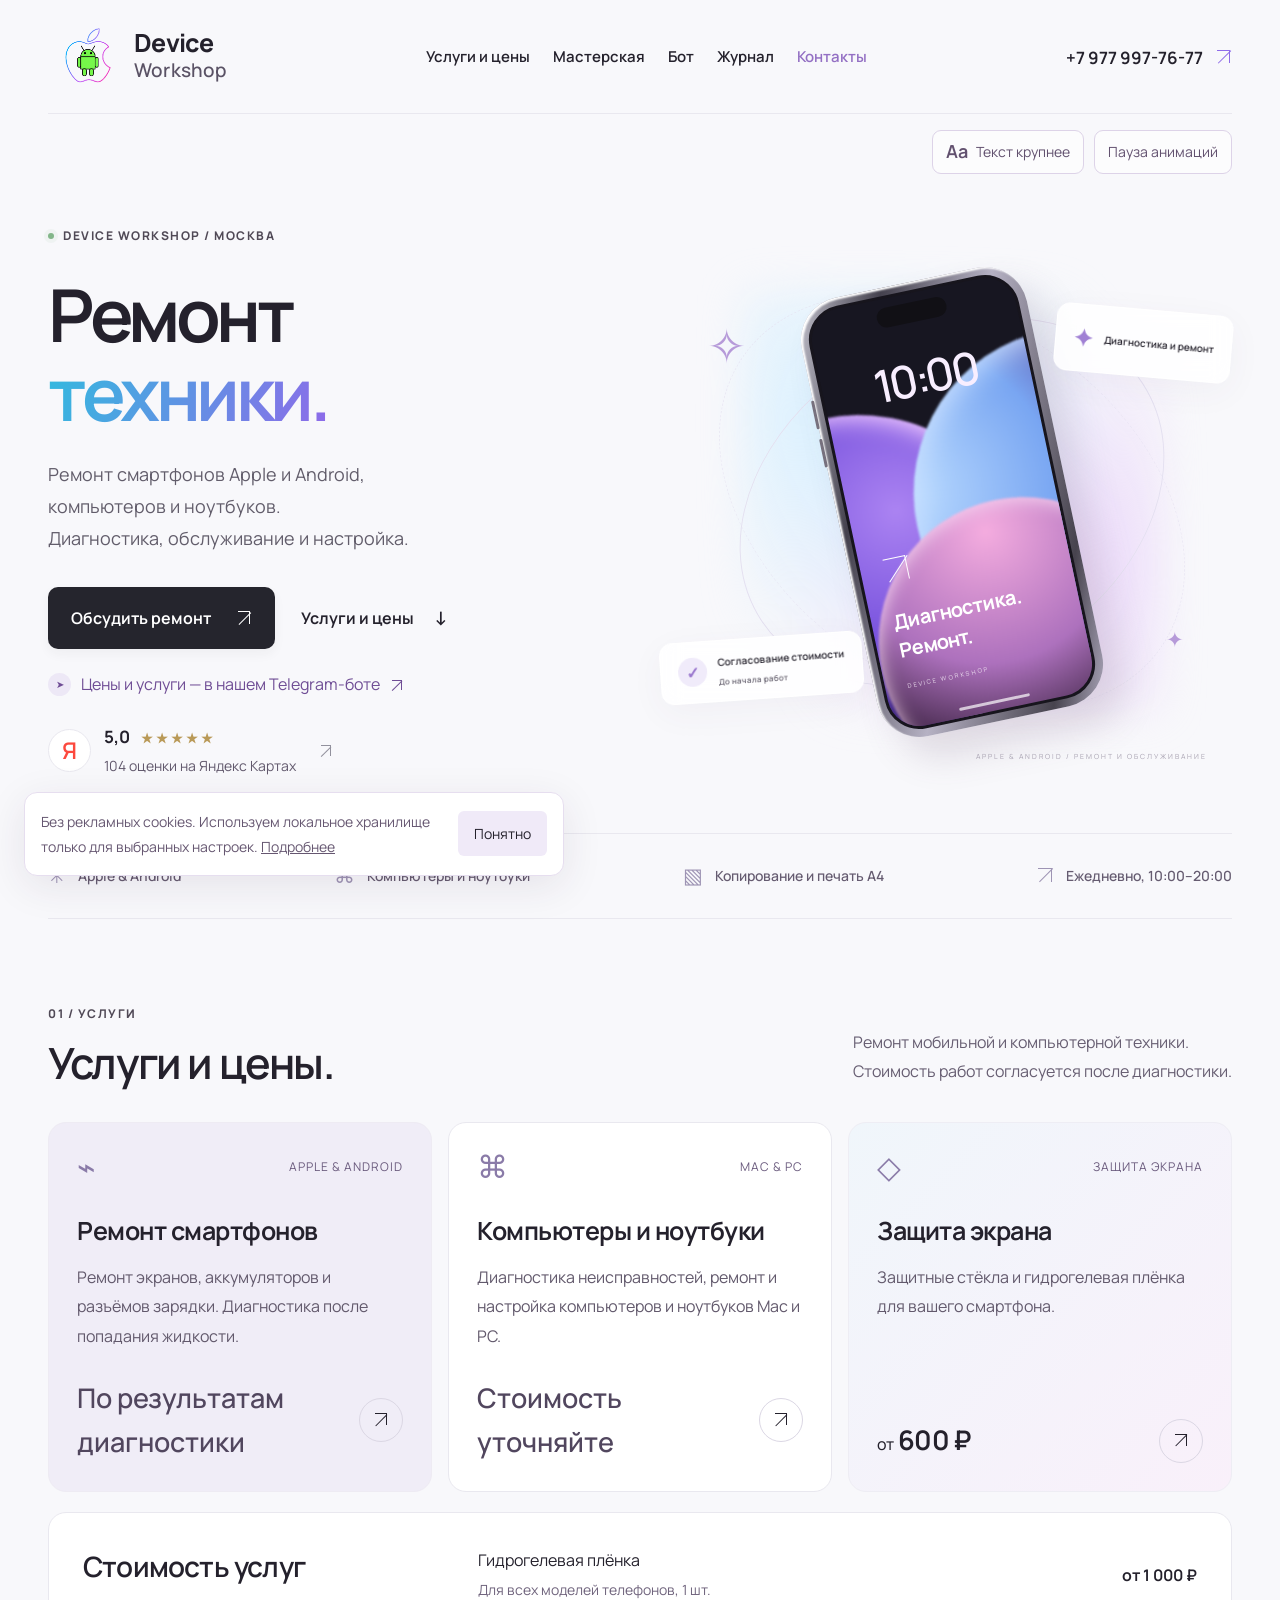
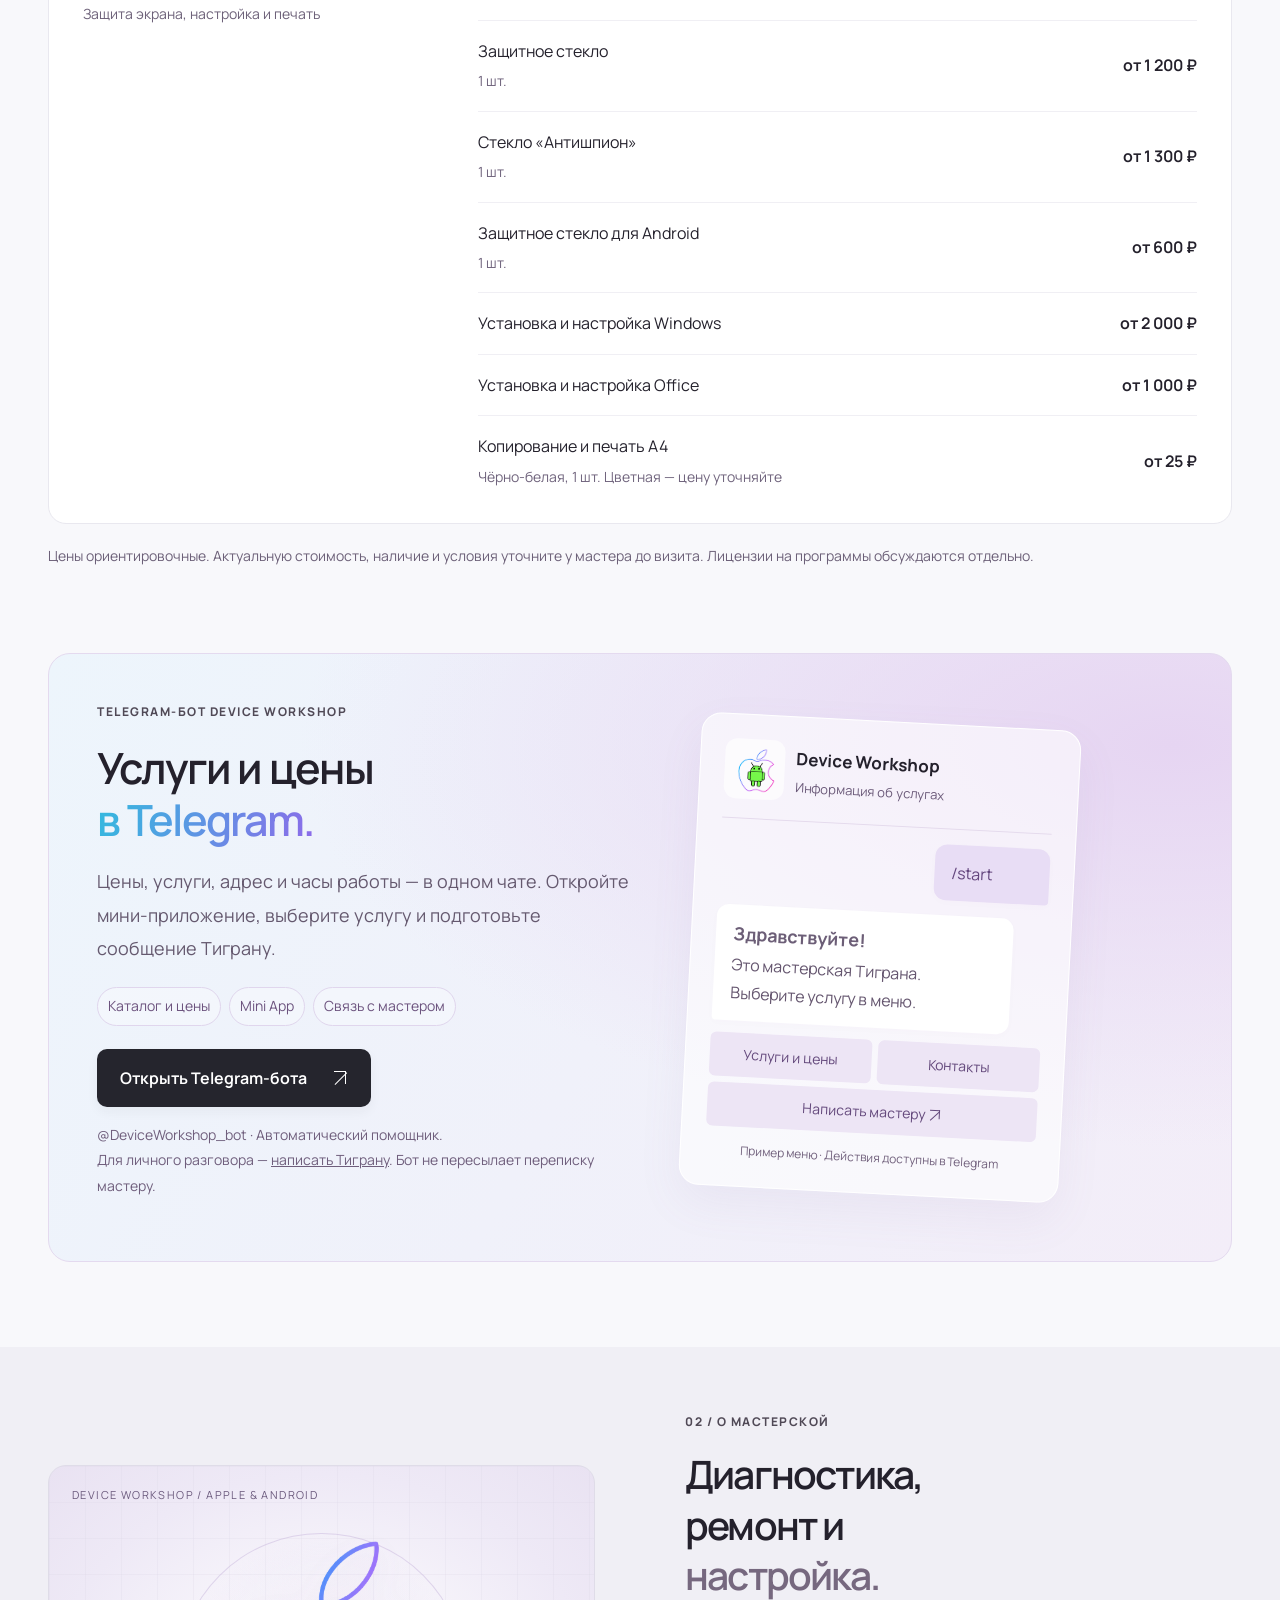
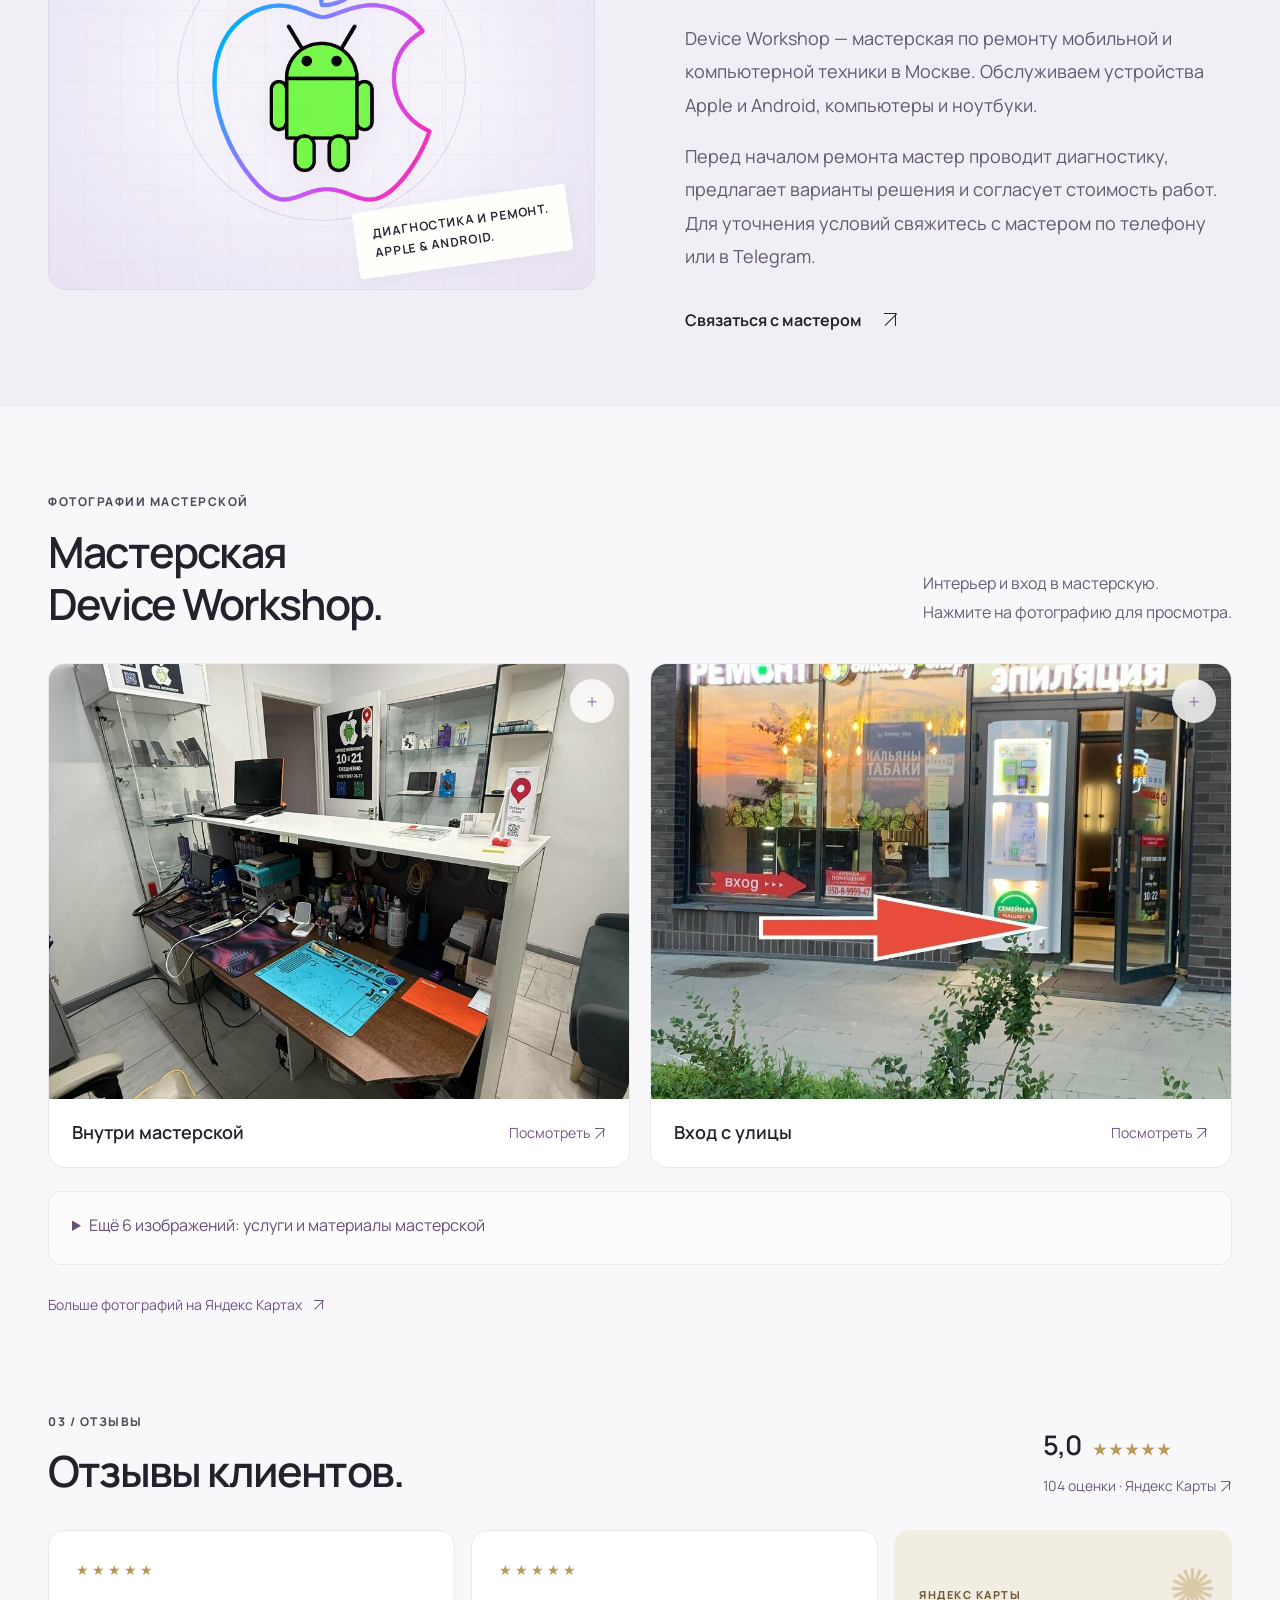
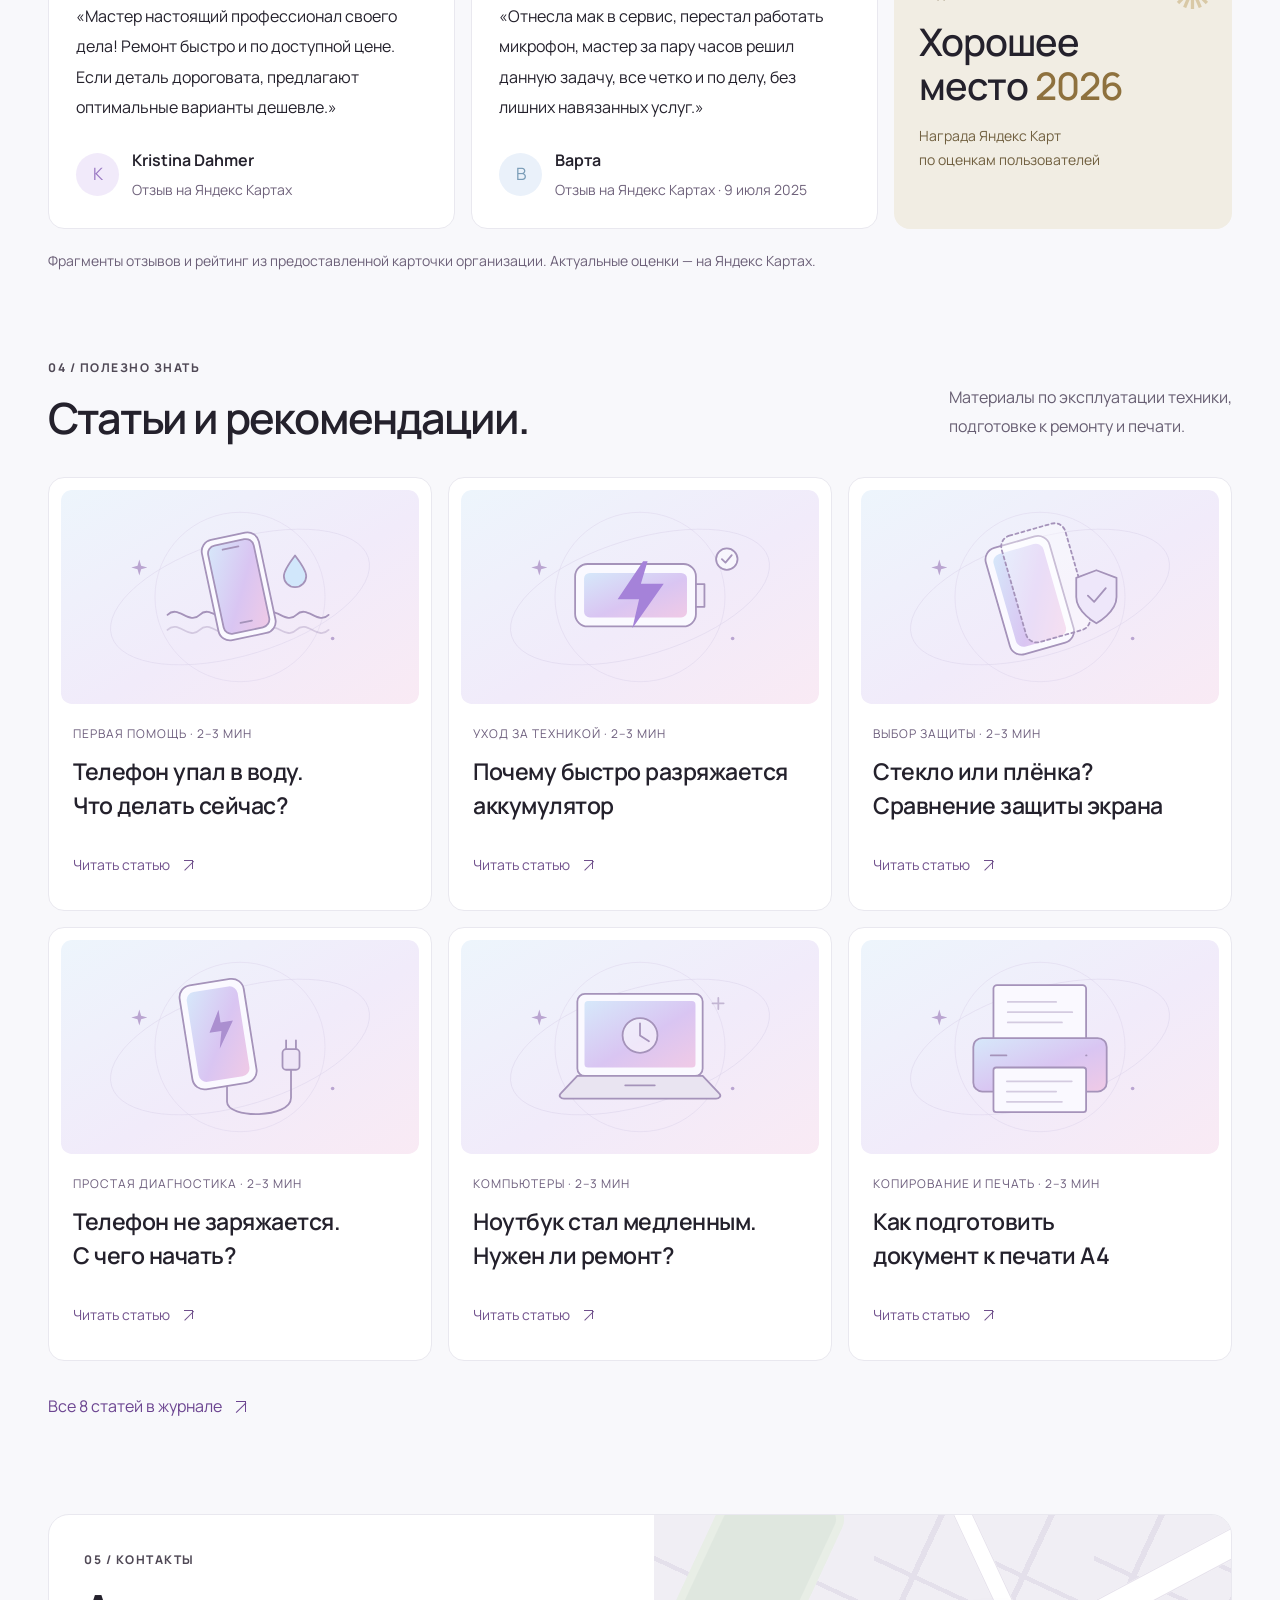
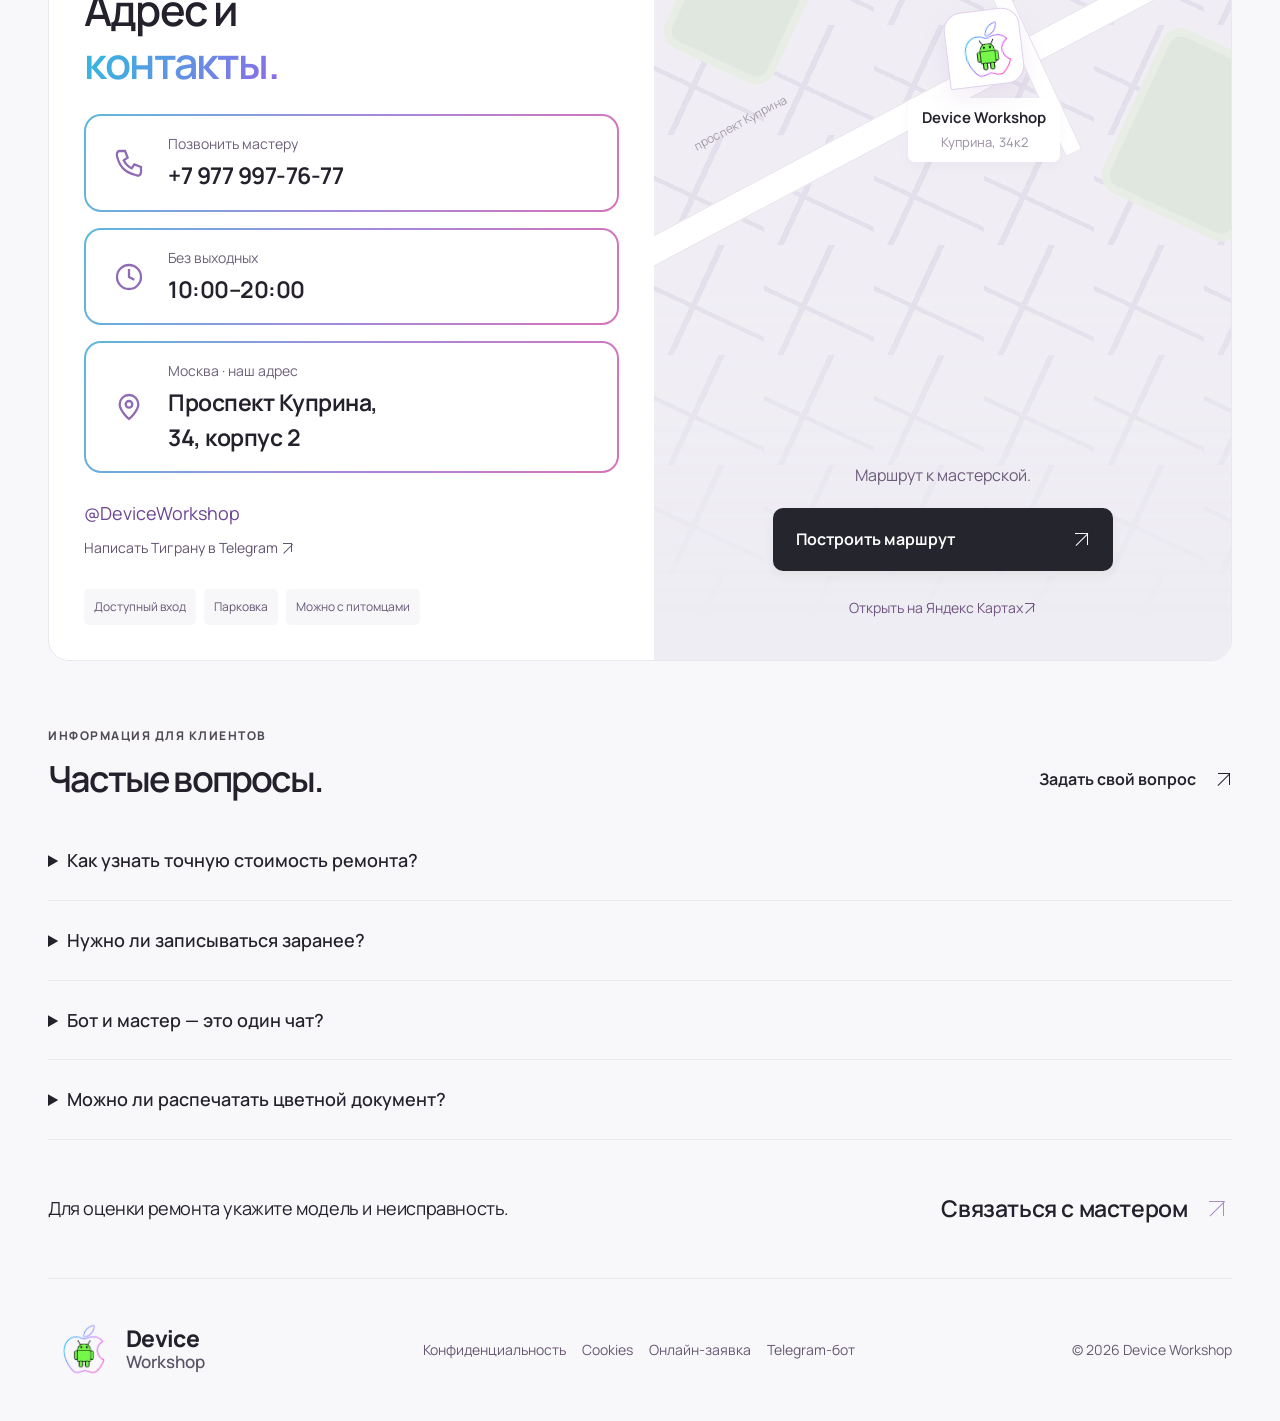
==== commit 9cb4620d: "Replace conversational slogans with restrained business copy" ====
--- a/index.html
+++ b/index.html
@@ -44,45 +44,45 @@
   <main>
     <section class="hero shell">
       <div class="hero-copy">
-        <div class="eyebrow"><span class="status-dot"></span> МАСТЕРСКАЯ РЯДОМ С ВАМИ</div>
-        <h1>Ваша техника.<br>Снова <span class="gradient-text">в деле.</span></h1>
-        <p class="hero-description">Профессиональный ремонт Apple и Android.<br class="desktop-break"> От разбитого экрана до сложных поломок —<br class="desktop-break"> с заботой о том, что вам дорого.</p>
+        <div class="eyebrow"><span class="status-dot"></span> DEVICE WORKSHOP / МОСКВА</div>
+        <h1>Ремонт<br><span class="gradient-text">техники.</span></h1>
+        <p class="hero-description">Ремонт смартфонов Apple и Android,<br class="desktop-break"> компьютеров и ноутбуков.<br class="desktop-break"> Диагностика, обслуживание и настройка.</p>
         <div class="hero-actions"><button class="button button-dark" data-book>Обсудить ремонт <span><span class="arrow-icon" aria-hidden="true"></span></span></button><a class="text-link" href="#services">Услуги и цены <span>↓</span></a></div>
         <a class="hero-bot-link" href="https://t.me/DeviceWorkshop_bot?start=website" target="_blank" rel="noopener noreferrer">Цены и услуги — в нашем Telegram-боте <span class="arrow-icon" aria-hidden="true"></span></a>
         <a class="hero-rating" href="https://yandex.ru/maps/org/device_workshop/223528800071/reviews/" target="_blank" rel="noopener noreferrer"><span class="rating-logo">Я</span><span><strong>5,0 <span class="stars">★★★★★</span></strong><small>104 оценки на Яндекс Картах</small></span><span class="rating-arrow"><span class="arrow-icon" aria-hidden="true"></span></span></a>
       </div>
       <div class="hero-art" aria-label="Иллюстрация смартфона после ремонта">
         <div class="orbit orbit-one"></div><div class="orbit orbit-two"></div><div class="art-glow"></div>
-        <div class="floating-label label-top"><span class="label-symbol">✦</span> Забота в каждой детали</div>
-        <div class="phone"><div class="phone-buttons"></div><div class="phone-screen"><div class="phone-island"></div><span class="screen-time">10:00</span><div class="screen-orb orb-one"></div><div class="screen-orb orb-two"></div><div class="screen-orb orb-three"></div><div class="screen-bottom"><span><span class="arrow-icon" aria-hidden="true"></span></span><strong>Новая жизнь.<br>Той самой техники.</strong><small>DEVICE WORKSHOP</small></div><div class="home-indicator"></div></div></div>
-        <div class="floating-label label-bottom"><span class="check-icon">✓</span><span>Можно выдохнуть.<small>Ваша техника в хороших руках</small></span></div>
-        <span class="art-spark spark-one">✧</span><span class="art-spark spark-two">✦</span><span class="art-caption">APPLE & ANDROID / С ЛЮБОВЬЮ К ТЕХНИКЕ</span>
+        <div class="floating-label label-top"><span class="label-symbol">✦</span> Диагностика и ремонт</div>
+        <div class="phone"><div class="phone-buttons"></div><div class="phone-screen"><div class="phone-island"></div><span class="screen-time">10:00</span><div class="screen-orb orb-one"></div><div class="screen-orb orb-two"></div><div class="screen-orb orb-three"></div><div class="screen-bottom"><span><span class="arrow-icon" aria-hidden="true"></span></span><strong>Диагностика.<br>Ремонт.</strong><small>DEVICE WORKSHOP</small></div><div class="home-indicator"></div></div></div>
+        <div class="floating-label label-bottom"><span class="check-icon">✓</span><span>Согласование стоимости<small>До начала работ</small></span></div>
+        <span class="art-spark spark-one">✧</span><span class="art-spark spark-two">✦</span><span class="art-caption">APPLE & ANDROID / РЕМОНТ И ОБСЛУЖИВАНИЕ</span>
       </div>
     </section>
     <div class="benefits shell"><span><i>✳</i> Apple & Android</span><span><i>⌘</i> Компьютеры и ноутбуки</span><span><i>▧</i> Копирование и печать А4</span><span><i><span class="arrow-icon" aria-hidden="true"></span></i> Ежедневно, 10:00–20:00</span></div>
     <section id="services" class="section shell">
-      <div class="section-heading"><div><div class="eyebrow">01 / ЧЕМ ПОМОЖЕМ</div><h2>Решение найдётся.</h2></div><p>Большие и маленькие задачи для вашей техники.<br>Стоимость ремонта согласуем до начала работ.</p></div>
+      <div class="section-heading"><div><div class="eyebrow">01 / УСЛУГИ</div><h2>Услуги и цены.</h2></div><p>Ремонт мобильной и компьютерной техники.<br>Стоимость работ согласуется после диагностики.</p></div>
       <div class="service-grid">
-        <article class="service-card repair-card"><div class="card-top"><span class="service-icon">⌁</span><span class="card-tag">APPLE & ANDROID</span></div><h3>Ремонт смартфонов</h3><p>Экран, аккумулятор, разъём зарядки или последствия встречи с водой. Разберёмся.</p><div class="card-bottom"><span class="price custom-price">По результатам диагностики</span><button class="circle-button" data-book="Ремонт смартфона" aria-label="Обсудить ремонт смартфона"><span class="arrow-icon" aria-hidden="true"></span></button></div></article>
-        <article class="service-card"><div class="card-top"><span class="service-icon">⌘</span><span class="card-tag">MAC & PC</span></div><h3>Компьютеры и ноутбуки</h3><p>Поможем с неисправностями и настройкой. Чтобы снова работать, учиться и создавать.</p><div class="card-bottom"><span class="price custom-price">Стоимость уточняйте</span><button class="circle-button" data-book="Ремонт компьютера или ноутбука" aria-label="Обсудить ремонт компьютера"><span class="arrow-icon" aria-hidden="true"></span></button></div></article>
-        <article class="service-card protection-card"><div class="card-top"><span class="service-icon">◇</span><span class="card-tag">ЗАЩИТА ЭКРАНА</span></div><h3>На всякий случай.<br>И на каждый день.</h3><p>Защитные стёкла и гидрогелевая плёнка для вашего смартфона.</p><div class="card-bottom"><span class="price"><small>от</small> 600 ₽</span><button class="circle-button" data-book="Защита экрана" aria-label="Подобрать защиту экрана"><span class="arrow-icon" aria-hidden="true"></span></button></div></article>
+        <article class="service-card repair-card"><div class="card-top"><span class="service-icon">⌁</span><span class="card-tag">APPLE & ANDROID</span></div><h3>Ремонт смартфонов</h3><p>Ремонт экранов, аккумуляторов и разъёмов зарядки. Диагностика после попадания жидкости.</p><div class="card-bottom"><span class="price custom-price">По результатам диагностики</span><button class="circle-button" data-book="Ремонт смартфона" aria-label="Обсудить ремонт смартфона"><span class="arrow-icon" aria-hidden="true"></span></button></div></article>
+        <article class="service-card"><div class="card-top"><span class="service-icon">⌘</span><span class="card-tag">MAC & PC</span></div><h3>Компьютеры и ноутбуки</h3><p>Диагностика неисправностей, ремонт и настройка компьютеров и ноутбуков Mac и PC.</p><div class="card-bottom"><span class="price custom-price">Стоимость уточняйте</span><button class="circle-button" data-book="Ремонт компьютера или ноутбука" aria-label="Обсудить ремонт компьютера"><span class="arrow-icon" aria-hidden="true"></span></button></div></article>
+        <article class="service-card protection-card"><div class="card-top"><span class="service-icon">◇</span><span class="card-tag">ЗАЩИТА ЭКРАНА</span></div><h3>Защита экрана</h3><p>Защитные стёкла и гидрогелевая плёнка для вашего смартфона.</p><div class="card-bottom"><span class="price"><small>от</small> 600 ₽</span><button class="circle-button" data-book="Защита экрана" aria-label="Подобрать защиту экрана"><span class="arrow-icon" aria-hidden="true"></span></button></div></article>
       </div>
-      <div class="price-panel"><div class="price-panel-heading"><h3>Полезные мелочи.<br>И не только.</h3><span>Всё в одной мастерской</span></div><div class="price-list"><div><span>Гидрогелевая плёнка <small>Для всех моделей телефонов, 1 шт.</small></span><strong>от 1 000 ₽</strong></div><div><span>Защитное стекло <small>1 шт.</small></span><strong>от 1 200 ₽</strong></div><div><span>Стекло «Антишпион» <small>1 шт.</small></span><strong>от 1 300 ₽</strong></div><div><span>Защитное стекло для Android <small>1 шт.</small></span><strong>от 600 ₽</strong></div><div><span>Установка и настройка Windows</span><strong>от 2 000 ₽</strong></div><div><span>Установка и настройка Office</span><strong>от 1 000 ₽</strong></div><div><span>Копирование и печать А4 <small>Чёрно-белая, 1 шт. Цветная — цену уточняйте</small></span><strong>от 25 ₽</strong></div></div></div>
+      <div class="price-panel"><div class="price-panel-heading"><h3>Стоимость услуг</h3><span>Защита экрана, настройка и печать</span></div><div class="price-list"><div><span>Гидрогелевая плёнка <small>Для всех моделей телефонов, 1 шт.</small></span><strong>от 1 000 ₽</strong></div><div><span>Защитное стекло <small>1 шт.</small></span><strong>от 1 200 ₽</strong></div><div><span>Стекло «Антишпион» <small>1 шт.</small></span><strong>от 1 300 ₽</strong></div><div><span>Защитное стекло для Android <small>1 шт.</small></span><strong>от 600 ₽</strong></div><div><span>Установка и настройка Windows</span><strong>от 2 000 ₽</strong></div><div><span>Установка и настройка Office</span><strong>от 1 000 ₽</strong></div><div><span>Копирование и печать А4 <small>Чёрно-белая, 1 шт. Цветная — цену уточняйте</small></span><strong>от 25 ₽</strong></div></div></div>
       <p class="price-note">Цены ориентировочные. Актуальную стоимость, наличие и условия уточните у мастера до визита. Лицензии на программы обсуждаются отдельно.</p>
     </section>
-<section id="telegram" class="section shell bot-section"><div class="bot-presentation"><div class="bot-copy"><div class="eyebrow">МАСТЕРСКАЯ ВСЕГДА ПОД РУКОЙ</div><h2>Есть вопрос?<br><span class="gradient-text">Начните с бота.</span></h2><p>Цены, услуги, адрес и часы работы — в одном чате. Откройте мини-приложение, выберите услугу и подготовьте сообщение Тиграну.</p><div class="bot-benefits"><span>Каталог и цены</span><span>Mini App</span><span>Связь с мастером</span></div><a class="button button-dark bot-main-link" href="https://t.me/DeviceWorkshop_bot?start=website" target="_blank" rel="noopener noreferrer">Открыть Telegram-бота <span class="arrow-icon" aria-hidden="true"></span></a><p class="bot-hint">@DeviceWorkshop_bot · Автоматический помощник.<br>Для личного разговора — <a href="https://t.me/DeviceWorkshop">написать Тиграну</a>. Бот не пересылает переписку мастеру.</p></div><div class="bot-chat" aria-label="Пример навигации в Telegram-боте"><div class="bot-chat-header"><span class="bot-avatar"><img src="assets/brand/logo.png" alt="" width="64" height="64" loading="lazy"></span><span><strong>Device Workshop</strong><small>Ваш помощник по технике</small></span></div><div class="chat-bubble chat-sent">/start</div><div class="chat-bubble chat-received"><strong>Здравствуйте!</strong><br>Это мастерская Тиграна.<br>Чем можем помочь вашей технике?</div><div class="chat-actions" aria-hidden="true"><span>Услуги и цены</span><span>Контакты</span><span>Написать мастеру <span class="arrow-icon" aria-hidden="true"></span></span></div><p class="bot-chat-note">Пример меню · Действия доступны в Telegram</p></div></div></section>
-    <section id="about" class="about-section"><div class="shell about-grid"><div class="about-art" aria-hidden="true"><div class="about-grid-lines"></div><div class="living-logo"><span class="logo-halo" aria-hidden="true"></span><img src="assets/brand/logo.png" alt="" width="360" height="360" decoding="async" loading="lazy"></div><span class="about-sticker">ТЕХНИКА СЛОЖНАЯ.<br>ОТНОШЕНИЕ — ПРОСТОЕ.</span><span class="about-art-label">DEVICE WORKSHOP / APPLE & ANDROID</span></div><div class="about-copy"><div class="eyebrow">02 / МЕСТО, ГДЕ ПОМОГУТ</div><h2>За каждой поломкой —<br>человек.<br><span class="muted">Мы об этом помним.</span></h2><p>Телефон с важными фото. Ноутбук с рабочим проектом. Мы понимаем, почему хочется вернуть их в строй как можно скорее.</p><p>В Device Workshop можно спокойно обсудить проблему с мастером, узнать варианты и выбрать подходящее решение. Без сложных слов и лишних услуг.</p><a class="text-link" href="https://t.me/DeviceWorkshop" target="_blank" rel="noopener noreferrer">Познакомиться в Telegram <span><span class="arrow-icon" aria-hidden="true"></span></span></a></div></div></section>
-    <section id="gallery" class="section shell"><div class="section-heading"><div><div class="eyebrow">ЗАГЛЯНИТЕ В МАСТЕРСКУЮ</div><h2>Знакомое место.<br>Ещё до первого визита.</h2></div><p>Настоящие фотографии нашей мастерской.<br>Нажмите на снимок, чтобы рассмотреть детали.</p></div><div class="workshop-gallery"><a class="gallery-photo" data-gallery data-caption="Внутри мастерской" href="assets/workshop/interior.jpg"><img src="assets/workshop/interior.jpg" alt="Рабочее место мастера Device Workshop" width="960" height="1280" loading="lazy" decoding="async"><span class="gallery-expand" aria-hidden="true">＋</span><span class="gallery-photo-caption">Внутри мастерской<span>Посмотреть <span class="arrow-icon" aria-hidden="true"></span></span></span></a><a class="gallery-photo" data-gallery data-caption="Вход с улицы" href="assets/workshop/entrance.jpg"><img src="assets/workshop/entrance.jpg" alt="Витрина и вход в Device Workshop на проспекте Куприна" width="960" height="1280" loading="lazy" decoding="async"><span class="gallery-expand" aria-hidden="true">＋</span><span class="gallery-photo-caption">Вход с улицы<span>Посмотреть <span class="arrow-icon" aria-hidden="true"></span></span></span></a></div><details class="promo-gallery"><summary>Ещё 6 изображений: услуги и материалы мастерской</summary><div class="promo-grid"><a data-gallery data-caption="Ремонт телефонов — материалы мастерской" href="assets/workshop/phones.jpg"><img src="assets/workshop/phones.jpg" alt="Ремонт телефонов — рекламная карточка Device Workshop" width="960" height="1280" loading="lazy" decoding="async"><span>Ремонт телефонов</span></a><a data-gallery data-caption="Ремонт ноутбуков — материалы мастерской" href="assets/workshop/laptops.jpg"><img src="assets/workshop/laptops.jpg" alt="Ремонт ноутбуков — рекламная карточка Device Workshop" width="960" height="1280" loading="lazy" decoding="async"><span>Ремонт ноутбуков</span></a><a data-gallery data-caption="Ремонт компьютеров — материалы мастерской" href="assets/workshop/computers.jpg"><img src="assets/workshop/computers.jpg" alt="Ремонт компьютеров — рекламная карточка Device Workshop" width="960" height="1280" loading="lazy" decoding="async"><span>Ремонт компьютеров</span></a><a data-gallery data-caption="Ремонт планшетов — материалы мастерской" href="assets/workshop/tablets.jpg"><img src="assets/workshop/tablets.jpg" alt="Ремонт планшетов — рекламная карточка Device Workshop" width="960" height="1280" loading="lazy" decoding="async"><span>Ремонт планшетов</span></a><a data-gallery data-caption="Аксессуары — материалы мастерской" href="assets/workshop/accessories.jpg"><img src="assets/workshop/accessories.jpg" alt="Аксессуары — рекламная карточка Device Workshop" width="960" height="1280" loading="lazy" decoding="async"><span>Аксессуары</span></a><a data-gallery data-caption="Сервисный центр — материалы мастерской" href="assets/workshop/service-center.jpg"><img src="assets/workshop/service-center.jpg" alt="Сервисный центр — рекламная карточка Device Workshop" width="960" height="1280" loading="lazy" decoding="async"><span>Сервисный центр</span></a></div></details><a class="gallery-source" href="https://yandex.ru/maps/org/device_workshop/223528800071/gallery/" target="_blank" rel="noopener noreferrer">Больше фотографий на Яндекс Картах <span class="arrow-icon" aria-hidden="true"></span></a></section>
-    <section id="reviews" class="section shell"><div class="section-heading"><div><div class="eyebrow">03 / ВАШЕ ДОВЕРИЕ</div><h2>Говорят за нас.</h2></div><a class="review-total" href="https://yandex.ru/maps/org/device_workshop/223528800071/reviews/" target="_blank" rel="noopener noreferrer"><strong>5,0 <span class="stars">★★★★★</span></strong><span>104 оценки · Яндекс Карты <span class="arrow-icon" aria-hidden="true"></span></span></a></div><div class="review-grid"><article class="review-card"><div class="stars">★★★★★</div><blockquote>«Мастер настоящий профессионал своего дела! Ремонт быстро и по доступной цене. Если деталь дороговата, предлагают оптимальные варианты дешевле.»</blockquote><div class="review-author"><span class="avatar avatar-purple">K</span><span><strong>Kristina Dahmer</strong><small>Отзыв на Яндекс Картах</small></span></div></article><article class="review-card"><div class="stars">★★★★★</div><blockquote>«Отнесла мак в сервис, перестал работать микрофон, мастер за пару часов решил данную задачу, все четко и по делу, без лишних навязанных услуг.»</blockquote><div class="review-author"><span class="avatar avatar-blue">В</span><span><strong>Варта</strong><small>Отзыв на Яндекс Картах · 9 июля 2025</small></span></div></article><article class="award-card"><span class="award-flower">✺</span><span class="eyebrow">ЯНДЕКС КАРТЫ</span><h3>Хорошее<br>место <em>2026</em></h3><p>Награда для любимых мест<br>пользователей Яндекс Карт</p></article></div><p class="price-note">Фрагменты отзывов и рейтинг из предоставленной карточки организации. Актуальные оценки — на Яндекс Картах.</p></section>
-    <section id="articles" class="section shell"><div class="section-heading"><div><div class="eyebrow">04 / ПОЛЕЗНО ЗНАТЬ</div><h2>Чуть больше заботы.</h2></div><p>Простые ответы на вопросы о технике.<br>Без сложных слов — с понятными действиями.</p></div><div class="article-grid"><a class="article-card" href="articles.html#water"><span class="article-art"><img src="assets/journal/water.svg" alt="" width="800" height="480" loading="lazy" decoding="async"></span><small>ПЕРВАЯ ПОМОЩЬ · 2–3 МИН</small><h3>Телефон упал в воду.<br>Что делать сейчас?</h3><span class="article-read">Читать статью <span class="arrow-icon" aria-hidden="true"></span></span></a><a class="article-card" href="articles.html#battery"><span class="article-art"><img src="assets/journal/battery.svg" alt="" width="800" height="480" loading="lazy" decoding="async"></span><small>УХОД ЗА ТЕХНИКОЙ · 2–3 МИН</small><h3>Почему быстро садится<br>аккумулятор</h3><span class="article-read">Читать статью <span class="arrow-icon" aria-hidden="true"></span></span></a><a class="article-card" href="articles.html#protection"><span class="article-art"><img src="assets/journal/protection.svg" alt="" width="800" height="480" loading="lazy" decoding="async"></span><small>ВЫБОР ЗАЩИТЫ · 2–3 МИН</small><h3>Стекло или плёнка?<br>Разбираемся вместе</h3><span class="article-read">Читать статью <span class="arrow-icon" aria-hidden="true"></span></span></a><a class="article-card" href="articles.html#charging"><span class="article-art"><img src="assets/journal/charging.svg" alt="" width="800" height="480" loading="lazy" decoding="async"></span><small>ПРОСТАЯ ДИАГНОСТИКА · 2–3 МИН</small><h3>Телефон не заряжается.<br>С чего начать?</h3><span class="article-read">Читать статью <span class="arrow-icon" aria-hidden="true"></span></span></a><a class="article-card" href="articles.html#laptop"><span class="article-art"><img src="assets/journal/laptop.svg" alt="" width="800" height="480" loading="lazy" decoding="async"></span><small>КОМПЬЮТЕРЫ · 2–3 МИН</small><h3>Ноутбук стал медленным.<br>Нужен ли ремонт?</h3><span class="article-read">Читать статью <span class="arrow-icon" aria-hidden="true"></span></span></a><a class="article-card" href="articles.html#printing"><span class="article-art"><img src="assets/journal/printing.svg" alt="" width="800" height="480" loading="lazy" decoding="async"></span><small>ПОЛЕЗНОЕ РЯДОМ · 2–3 МИН</small><h3>Как подготовить<br>документ к печати А4</h3><span class="article-read">Читать статью <span class="arrow-icon" aria-hidden="true"></span></span></a></div><a class="journal-bottom-link" href="articles.html">Все 8 статей в журнале <span class="arrow-icon" aria-hidden="true"></span></a></section>
-    <section id="contacts" class="section contacts-section shell"><div class="contact-card"><div class="contact-copy"><div class="eyebrow">05 / МЫ РЯДОМ</div><h2>Заглядывайте.<br><span class="gradient-text">Будем рады.</span></h2><div class="reference-contacts"><a class="reference-row" href="tel:+79779977677"><span class="reference-icon"><svg viewBox="0 0 24 24" fill="none" stroke="currentColor" stroke-width="1.7" aria-hidden="true"><path d="M5 3h4l2 5-3 2c1.6 3.2 3 4.6 6 6l2-3 5 2v4c0 2-2 3-4 2C9 19 5 15 3 7c-.5-2 .2-4 2-4Z"/></svg></span><span><small>Позвонить мастеру</small><strong>+7 977 997-76-77</strong></span></a><div class="reference-row"><span class="reference-icon"><svg viewBox="0 0 24 24" fill="none" stroke="currentColor" stroke-width="1.7" aria-hidden="true"><circle cx="12" cy="12" r="9"/><path d="M12 6v6l4 2"/></svg></span><span><small>Без выходных</small><strong>10:00–20:00</strong></span></div><a class="reference-row" href="https://yandex.ru/maps/org/device_workshop/223528800071/" target="_blank" rel="noopener noreferrer"><span class="reference-icon"><svg viewBox="0 0 24 24" fill="none" stroke="currentColor" stroke-width="1.7" aria-hidden="true"><path d="M19 10c0 5-7 11-7 11S5 15 5 10a7 7 0 1 1 14 0Z"/><circle cx="12" cy="10" r="2.5"/></svg></span><span><small>Москва · наш адрес</small><strong>Проспект Куприна,<br>34, корпус 2</strong></span></a></div><a class="telegram-link" href="https://t.me/DeviceWorkshop" target="_blank" rel="noopener noreferrer">@DeviceWorkshop <span>Написать Тиграну в Telegram <span class="arrow-icon" aria-hidden="true"></span></span></a><div class="contact-features"><span>Доступный вход</span><span>Парковка</span><span>Можно с питомцами</span></div></div><div class="location-panel"><div class="map-grid" aria-hidden="true"><div class="map-park park-one"></div><div class="map-park park-two"></div><div class="map-road road-one"></div><div class="map-road road-two"></div><span class="map-road-label">проспект Куприна</span><div class="map-marker"><span><img class="map-brand-logo" src="assets/brand/logo.png" alt="" width="80" height="80" loading="lazy"></span><div>Device Workshop<small>Куприна, 34к2</small></div></div></div><div class="map-overlay"><span>Хорошее место начинается рядом.</span><a class="button button-dark" href="https://yandex.ru/maps/?rtext=~55.540822%2C37.452341&rtt=auto" target="_blank" rel="noopener noreferrer">Построить маршрут <span><span class="arrow-icon" aria-hidden="true"></span></span></a><a class="map-card-link" href="https://yandex.ru/maps/org/device_workshop/223528800071/" target="_blank" rel="noopener noreferrer">Открыть на Яндекс Картах <span class="arrow-icon" aria-hidden="true"></span></a></div></div></div></section>
-<section class="faq-section shell" id="questions"><div class="faq-heading"><div><div class="eyebrow">ПЕРЕД ПЕРВЫМ ВИЗИТОМ</div><h2>Спокойно. Всё объясним.</h2></div><a class="text-link" href="https://t.me/DeviceWorkshop">Задать свой вопрос <span class="arrow-icon" aria-hidden="true"></span></a></div><details><summary>Как узнать точную стоимость ремонта?</summary><p>Напишите мастеру модель устройства и опишите проблему. В боте доступны ориентиры по ценам на защиту, настройку и печать. Стоимость ремонта определяется после диагностики и согласуется до начала работ.</p></details><details><summary>Нужно ли записываться заранее?</summary><p>Перед визитом лучше связаться с Тиграном: уточнить наличие нужной детали, услугу и удобное время. Сообщение в Telegram не подтверждает запись автоматически — дождитесь ответа мастера.</p></details><details><summary>Бот и мастер — это один чат?</summary><p>Нет. <a href="https://t.me/DeviceWorkshop_bot?start=website">@DeviceWorkshop_bot</a> показывает цены, контакты и мини-приложение. <a href="https://t.me/DeviceWorkshop">@DeviceWorkshop</a> — прямая связь с мастером. Подготовленное сообщение нужно отправить самостоятельно.</p></details><details><summary>Можно ли распечатать цветной документ?</summary><p>Все виды копирования и печать А4 доступны по согласованию. Чёрно-белая печать — от 25 ₽ за 1 шт.; стоимость цветной уточняйте до визита. По возможности подготовьте документ в PDF и сообщите количество страниц.</p></details></section>
-    <section class="closing shell"><span>Не знаете, что случилось с устройством?</span><button data-book>Просто напишите нам <span><span class="arrow-icon" aria-hidden="true"></span></span></button></section>
+<section id="telegram" class="section shell bot-section"><div class="bot-presentation"><div class="bot-copy"><div class="eyebrow">TELEGRAM-БОТ DEVICE WORKSHOP</div><h2>Услуги и цены<br><span class="gradient-text">в Telegram.</span></h2><p>Цены, услуги, адрес и часы работы — в одном чате. Откройте мини-приложение, выберите услугу и подготовьте сообщение Тиграну.</p><div class="bot-benefits"><span>Каталог и цены</span><span>Mini App</span><span>Связь с мастером</span></div><a class="button button-dark bot-main-link" href="https://t.me/DeviceWorkshop_bot?start=website" target="_blank" rel="noopener noreferrer">Открыть Telegram-бота <span class="arrow-icon" aria-hidden="true"></span></a><p class="bot-hint">@DeviceWorkshop_bot · Автоматический помощник.<br>Для личного разговора — <a href="https://t.me/DeviceWorkshop">написать Тиграну</a>. Бот не пересылает переписку мастеру.</p></div><div class="bot-chat" aria-label="Пример навигации в Telegram-боте"><div class="bot-chat-header"><span class="bot-avatar"><img src="assets/brand/logo.png" alt="" width="64" height="64" loading="lazy"></span><span><strong>Device Workshop</strong><small>Информация об услугах</small></span></div><div class="chat-bubble chat-sent">/start</div><div class="chat-bubble chat-received"><strong>Здравствуйте!</strong><br>Это мастерская Тиграна.<br>Выберите услугу в меню.</div><div class="chat-actions" aria-hidden="true"><span>Услуги и цены</span><span>Контакты</span><span>Написать мастеру <span class="arrow-icon" aria-hidden="true"></span></span></div><p class="bot-chat-note">Пример меню · Действия доступны в Telegram</p></div></div></section>
+    <section id="about" class="about-section"><div class="shell about-grid"><div class="about-art" aria-hidden="true"><div class="about-grid-lines"></div><div class="living-logo"><span class="logo-halo" aria-hidden="true"></span><img src="assets/brand/logo.png" alt="" width="360" height="360" decoding="async" loading="lazy"></div><span class="about-sticker">ДИАГНОСТИКА И РЕМОНТ.<br>APPLE & ANDROID.</span><span class="about-art-label">DEVICE WORKSHOP / APPLE & ANDROID</span></div><div class="about-copy"><div class="eyebrow">02 / О МАСТЕРСКОЙ</div><h2>Диагностика,<br>ремонт и<br><span class="muted">настройка.</span></h2><p>Device Workshop — мастерская по ремонту мобильной и компьютерной техники в Москве. Обслуживаем устройства Apple и Android, компьютеры и ноутбуки.</p><p>Перед началом ремонта мастер проводит диагностику, предлагает варианты решения и согласует стоимость работ. Для уточнения условий свяжитесь с мастером по телефону или в Telegram.</p><a class="text-link" href="https://t.me/DeviceWorkshop" target="_blank" rel="noopener noreferrer">Связаться с мастером <span><span class="arrow-icon" aria-hidden="true"></span></span></a></div></div></section>
+    <section id="gallery" class="section shell"><div class="section-heading"><div><div class="eyebrow">ФОТОГРАФИИ МАСТЕРСКОЙ</div><h2>Мастерская<br>Device Workshop.</h2></div><p>Интерьер и вход в мастерскую.<br>Нажмите на фотографию для просмотра.</p></div><div class="workshop-gallery"><a class="gallery-photo" data-gallery data-caption="Внутри мастерской" href="assets/workshop/interior.jpg"><img src="assets/workshop/interior.jpg" alt="Рабочее место мастера Device Workshop" width="960" height="1280" loading="lazy" decoding="async"><span class="gallery-expand" aria-hidden="true">＋</span><span class="gallery-photo-caption">Внутри мастерской<span>Посмотреть <span class="arrow-icon" aria-hidden="true"></span></span></span></a><a class="gallery-photo" data-gallery data-caption="Вход с улицы" href="assets/workshop/entrance.jpg"><img src="assets/workshop/entrance.jpg" alt="Витрина и вход в Device Workshop на проспекте Куприна" width="960" height="1280" loading="lazy" decoding="async"><span class="gallery-expand" aria-hidden="true">＋</span><span class="gallery-photo-caption">Вход с улицы<span>Посмотреть <span class="arrow-icon" aria-hidden="true"></span></span></span></a></div><details class="promo-gallery"><summary>Ещё 6 изображений: услуги и материалы мастерской</summary><div class="promo-grid"><a data-gallery data-caption="Ремонт телефонов — материалы мастерской" href="assets/workshop/phones.jpg"><img src="assets/workshop/phones.jpg" alt="Ремонт телефонов — рекламная карточка Device Workshop" width="960" height="1280" loading="lazy" decoding="async"><span>Ремонт телефонов</span></a><a data-gallery data-caption="Ремонт ноутбуков — материалы мастерской" href="assets/workshop/laptops.jpg"><img src="assets/workshop/laptops.jpg" alt="Ремонт ноутбуков — рекламная карточка Device Workshop" width="960" height="1280" loading="lazy" decoding="async"><span>Ремонт ноутбуков</span></a><a data-gallery data-caption="Ремонт компьютеров — материалы мастерской" href="assets/workshop/computers.jpg"><img src="assets/workshop/computers.jpg" alt="Ремонт компьютеров — рекламная карточка Device Workshop" width="960" height="1280" loading="lazy" decoding="async"><span>Ремонт компьютеров</span></a><a data-gallery data-caption="Ремонт планшетов — материалы мастерской" href="assets/workshop/tablets.jpg"><img src="assets/workshop/tablets.jpg" alt="Ремонт планшетов — рекламная карточка Device Workshop" width="960" height="1280" loading="lazy" decoding="async"><span>Ремонт планшетов</span></a><a data-gallery data-caption="Аксессуары — материалы мастерской" href="assets/workshop/accessories.jpg"><img src="assets/workshop/accessories.jpg" alt="Аксессуары — рекламная карточка Device Workshop" width="960" height="1280" loading="lazy" decoding="async"><span>Аксессуары</span></a><a data-gallery data-caption="Сервисный центр — материалы мастерской" href="assets/workshop/service-center.jpg"><img src="assets/workshop/service-center.jpg" alt="Сервисный центр — рекламная карточка Device Workshop" width="960" height="1280" loading="lazy" decoding="async"><span>Сервисный центр</span></a></div></details><a class="gallery-source" href="https://yandex.ru/maps/org/device_workshop/223528800071/gallery/" target="_blank" rel="noopener noreferrer">Больше фотографий на Яндекс Картах <span class="arrow-icon" aria-hidden="true"></span></a></section>
+    <section id="reviews" class="section shell"><div class="section-heading"><div><div class="eyebrow">03 / ОТЗЫВЫ</div><h2>Отзывы клиентов.</h2></div><a class="review-total" href="https://yandex.ru/maps/org/device_workshop/223528800071/reviews/" target="_blank" rel="noopener noreferrer"><strong>5,0 <span class="stars">★★★★★</span></strong><span>104 оценки · Яндекс Карты <span class="arrow-icon" aria-hidden="true"></span></span></a></div><div class="review-grid"><article class="review-card"><div class="stars">★★★★★</div><blockquote>«Мастер настоящий профессионал своего дела! Ремонт быстро и по доступной цене. Если деталь дороговата, предлагают оптимальные варианты дешевле.»</blockquote><div class="review-author"><span class="avatar avatar-purple">K</span><span><strong>Kristina Dahmer</strong><small>Отзыв на Яндекс Картах</small></span></div></article><article class="review-card"><div class="stars">★★★★★</div><blockquote>«Отнесла мак в сервис, перестал работать микрофон, мастер за пару часов решил данную задачу, все четко и по делу, без лишних навязанных услуг.»</blockquote><div class="review-author"><span class="avatar avatar-blue">В</span><span><strong>Варта</strong><small>Отзыв на Яндекс Картах · 9 июля 2025</small></span></div></article><article class="award-card"><span class="award-flower">✺</span><span class="eyebrow">ЯНДЕКС КАРТЫ</span><h3>Хорошее<br>место <em>2026</em></h3><p>Награда Яндекс Карт<br>по оценкам пользователей</p></article></div><p class="price-note">Фрагменты отзывов и рейтинг из предоставленной карточки организации. Актуальные оценки — на Яндекс Картах.</p></section>
+    <section id="articles" class="section shell"><div class="section-heading"><div><div class="eyebrow">04 / ПОЛЕЗНО ЗНАТЬ</div><h2>Статьи и рекомендации.</h2></div><p>Материалы по эксплуатации техники,<br>подготовке к ремонту и печати.</p></div><div class="article-grid"><a class="article-card" href="articles.html#water"><span class="article-art"><img src="assets/journal/water.svg" alt="" width="800" height="480" loading="lazy" decoding="async"></span><small>ПЕРВАЯ ПОМОЩЬ · 2–3 МИН</small><h3>Телефон упал в воду.<br>Что делать сейчас?</h3><span class="article-read">Читать статью <span class="arrow-icon" aria-hidden="true"></span></span></a><a class="article-card" href="articles.html#battery"><span class="article-art"><img src="assets/journal/battery.svg" alt="" width="800" height="480" loading="lazy" decoding="async"></span><small>УХОД ЗА ТЕХНИКОЙ · 2–3 МИН</small><h3>Почему быстро разряжается<br>аккумулятор</h3><span class="article-read">Читать статью <span class="arrow-icon" aria-hidden="true"></span></span></a><a class="article-card" href="articles.html#protection"><span class="article-art"><img src="assets/journal/protection.svg" alt="" width="800" height="480" loading="lazy" decoding="async"></span><small>ВЫБОР ЗАЩИТЫ · 2–3 МИН</small><h3>Стекло или плёнка?<br>Сравнение защиты экрана</h3><span class="article-read">Читать статью <span class="arrow-icon" aria-hidden="true"></span></span></a><a class="article-card" href="articles.html#charging"><span class="article-art"><img src="assets/journal/charging.svg" alt="" width="800" height="480" loading="lazy" decoding="async"></span><small>ПРОСТАЯ ДИАГНОСТИКА · 2–3 МИН</small><h3>Телефон не заряжается.<br>С чего начать?</h3><span class="article-read">Читать статью <span class="arrow-icon" aria-hidden="true"></span></span></a><a class="article-card" href="articles.html#laptop"><span class="article-art"><img src="assets/journal/laptop.svg" alt="" width="800" height="480" loading="lazy" decoding="async"></span><small>КОМПЬЮТЕРЫ · 2–3 МИН</small><h3>Ноутбук стал медленным.<br>Нужен ли ремонт?</h3><span class="article-read">Читать статью <span class="arrow-icon" aria-hidden="true"></span></span></a><a class="article-card" href="articles.html#printing"><span class="article-art"><img src="assets/journal/printing.svg" alt="" width="800" height="480" loading="lazy" decoding="async"></span><small>КОПИРОВАНИЕ И ПЕЧАТЬ · 2–3 МИН</small><h3>Как подготовить<br>документ к печати А4</h3><span class="article-read">Читать статью <span class="arrow-icon" aria-hidden="true"></span></span></a></div><a class="journal-bottom-link" href="articles.html">Все 8 статей в журнале <span class="arrow-icon" aria-hidden="true"></span></a></section>
+    <section id="contacts" class="section contacts-section shell"><div class="contact-card"><div class="contact-copy"><div class="eyebrow">05 / КОНТАКТЫ</div><h2>Адрес и<br><span class="gradient-text">контакты.</span></h2><div class="reference-contacts"><a class="reference-row" href="tel:+79779977677"><span class="reference-icon"><svg viewBox="0 0 24 24" fill="none" stroke="currentColor" stroke-width="1.7" aria-hidden="true"><path d="M5 3h4l2 5-3 2c1.6 3.2 3 4.6 6 6l2-3 5 2v4c0 2-2 3-4 2C9 19 5 15 3 7c-.5-2 .2-4 2-4Z"/></svg></span><span><small>Позвонить мастеру</small><strong>+7 977 997-76-77</strong></span></a><div class="reference-row"><span class="reference-icon"><svg viewBox="0 0 24 24" fill="none" stroke="currentColor" stroke-width="1.7" aria-hidden="true"><circle cx="12" cy="12" r="9"/><path d="M12 6v6l4 2"/></svg></span><span><small>Без выходных</small><strong>10:00–20:00</strong></span></div><a class="reference-row" href="https://yandex.ru/maps/org/device_workshop/223528800071/" target="_blank" rel="noopener noreferrer"><span class="reference-icon"><svg viewBox="0 0 24 24" fill="none" stroke="currentColor" stroke-width="1.7" aria-hidden="true"><path d="M19 10c0 5-7 11-7 11S5 15 5 10a7 7 0 1 1 14 0Z"/><circle cx="12" cy="10" r="2.5"/></svg></span><span><small>Москва · наш адрес</small><strong>Проспект Куприна,<br>34, корпус 2</strong></span></a></div><a class="telegram-link" href="https://t.me/DeviceWorkshop" target="_blank" rel="noopener noreferrer">@DeviceWorkshop <span>Написать Тиграну в Telegram <span class="arrow-icon" aria-hidden="true"></span></span></a><div class="contact-features"><span>Доступный вход</span><span>Парковка</span><span>Можно с питомцами</span></div></div><div class="location-panel"><div class="map-grid" aria-hidden="true"><div class="map-park park-one"></div><div class="map-park park-two"></div><div class="map-road road-one"></div><div class="map-road road-two"></div><span class="map-road-label">проспект Куприна</span><div class="map-marker"><span><img class="map-brand-logo" src="assets/brand/logo.png" alt="" width="80" height="80" loading="lazy"></span><div>Device Workshop<small>Куприна, 34к2</small></div></div></div><div class="map-overlay"><span>Маршрут к мастерской.</span><a class="button button-dark" href="https://yandex.ru/maps/?rtext=~55.540822%2C37.452341&rtt=auto" target="_blank" rel="noopener noreferrer">Построить маршрут <span><span class="arrow-icon" aria-hidden="true"></span></span></a><a class="map-card-link" href="https://yandex.ru/maps/org/device_workshop/223528800071/" target="_blank" rel="noopener noreferrer">Открыть на Яндекс Картах <span class="arrow-icon" aria-hidden="true"></span></a></div></div></div></section>
+<section class="faq-section shell" id="questions"><div class="faq-heading"><div><div class="eyebrow">ИНФОРМАЦИЯ ДЛЯ КЛИЕНТОВ</div><h2>Частые вопросы.</h2></div><a class="text-link" href="https://t.me/DeviceWorkshop">Задать свой вопрос <span class="arrow-icon" aria-hidden="true"></span></a></div><details><summary>Как узнать точную стоимость ремонта?</summary><p>Напишите мастеру модель устройства и опишите проблему. В боте доступны ориентиры по ценам на защиту, настройку и печать. Стоимость ремонта определяется после диагностики и согласуется до начала работ.</p></details><details><summary>Нужно ли записываться заранее?</summary><p>Перед визитом лучше связаться с Тиграном: уточнить наличие нужной детали, услугу и удобное время. Сообщение в Telegram не подтверждает запись автоматически — дождитесь ответа мастера.</p></details><details><summary>Бот и мастер — это один чат?</summary><p>Нет. <a href="https://t.me/DeviceWorkshop_bot?start=website">@DeviceWorkshop_bot</a> показывает цены, контакты и мини-приложение. <a href="https://t.me/DeviceWorkshop">@DeviceWorkshop</a> — прямая связь с мастером. Подготовленное сообщение нужно отправить самостоятельно.</p></details><details><summary>Можно ли распечатать цветной документ?</summary><p>Все виды копирования и печать А4 доступны по согласованию. Чёрно-белая печать — от 25 ₽ за 1 шт.; стоимость цветной уточняйте до визита. По возможности подготовьте документ в PDF и сообщите количество страниц.</p></details></section>
+    <section class="closing shell"><span>Для оценки ремонта укажите модель и неисправность.</span><button data-book>Связаться с мастером <span><span class="arrow-icon" aria-hidden="true"></span></span></button></section>
   </main>
   <footer class="footer shell"><a class="brand" href="#"><img class="brand-logo" src="assets/brand/logo.png" alt="" width="96" height="96" decoding="async"><span class="brand-wordmark"><span class="brand-name">Device</span><span class="brand-sub">Workshop</span></span></a><div class="legal-links"><a href="privacy.html">Конфиденциальность</a><a href="privacy.html#cookies">Cookies</a><a href="miniapp.html">Онлайн-заявка</a><a href="https://t.me/DeviceWorkshop_bot?start=website">Telegram-бот</a></div><span>© <span id="year">2026</span> Device Workshop</span></footer>
   <nav class="mobile-dock" aria-label="Быстрые действия"><a href="tel:+79779977677"><span><span class="arrow-icon" aria-hidden="true"></span></span>Позвонить</a><a href="miniapp.html" class="dock-primary"><span>＋</span>Заявка</a><a href="https://t.me/DeviceWorkshop_bot?start=website"><span>✳</span>Бот</a><a href="https://t.me/DeviceWorkshop"><span>➤</span>Мастеру</a></nav>
   <aside class="cookie-notice" id="cookie-notice" aria-label="Хранение настроек" hidden><p>Без рекламных cookies. Используем локальное хранилище только для выбранных настроек. <a href="privacy.html#cookies">Подробнее</a></p><button id="cookie-dismiss">Понятно</button></aside>
-  <dialog id="booking-dialog"><button class="dialog-close" aria-label="Закрыть">×</button><div class="eyebrow">НАЧНЁМ С РАЗГОВОРА</div><h2>Что случилось?</h2><p>Расскажите мастеру о технике и проблеме. Подготовим сообщение для Telegram.</p><form id="booking-form"><label for="service">Услуга</label><select id="service" name="service"><option>Ремонт смартфона</option><option>Ремонт компьютера или ноутбука</option><option>Защита экрана</option><option>Установка Windows или Office</option><option>Копирование и печать А4</option><option>Другой вопрос</option></select><label for="device">Модель устройства и вопрос</label><textarea id="device" name="device" rows="3" maxlength="1500" placeholder="Например: iPhone 13, разбился экран"></textarea><button class="button button-dark" type="submit">Продолжить в Telegram <span><span class="arrow-icon" aria-hidden="true"></span></span></button><small class="form-note">Данные не сохраняются на сайте. Сообщение нужно отправить в Telegram самостоятельно.</small></form><a class="dialog-phone" href="miniapp.html">Открыть каталог и оформить заявку <span class="arrow-icon" aria-hidden="true"></span></a><a class="dialog-phone" href="tel:+79779977677">Или позвоните: +7 977 997-76-77</a></dialog>
+  <dialog id="booking-dialog"><button class="dialog-close" aria-label="Закрыть">×</button><div class="eyebrow">СВЯЗЬ С МАСТЕРОМ</div><h2>Запрос на ремонт</h2><p>Укажите устройство и неисправность. Сайт подготовит текст сообщения для Telegram.</p><form id="booking-form"><label for="service">Услуга</label><select id="service" name="service"><option>Ремонт смартфона</option><option>Ремонт компьютера или ноутбука</option><option>Защита экрана</option><option>Установка Windows или Office</option><option>Копирование и печать А4</option><option>Другой вопрос</option></select><label for="device">Модель устройства и вопрос</label><textarea id="device" name="device" rows="3" maxlength="1500" placeholder="Например: iPhone 13, разбился экран"></textarea><button class="button button-dark" type="submit">Продолжить в Telegram <span><span class="arrow-icon" aria-hidden="true"></span></span></button><small class="form-note">Данные не сохраняются на сайте. Сообщение нужно отправить в Telegram самостоятельно.</small></form><a class="dialog-phone" href="miniapp.html">Открыть каталог и оформить заявку <span class="arrow-icon" aria-hidden="true"></span></a><a class="dialog-phone" href="tel:+79779977677">Или позвоните: +7 977 997-76-77</a></dialog>
 <dialog id="gallery-dialog" class="gallery-dialog" aria-labelledby="gallery-caption"><div class="gallery-toolbar"><span class="gallery-count" aria-live="polite"></span><span>Фото мастерской</span><button class="gallery-close" aria-label="Закрыть просмотр">×</button></div><img alt="" width="960" height="1280"><div class="gallery-controls"><button class="gallery-prev" aria-label="Предыдущее изображение">←</button><p id="gallery-caption"></p><button class="gallery-next" aria-label="Следующее изображение">→</button><a class="gallery-original" target="_blank" rel="noopener noreferrer">Оригинал <span class="arrow-icon" aria-hidden="true"></span></a></div></dialog>
 </body>
 </html>
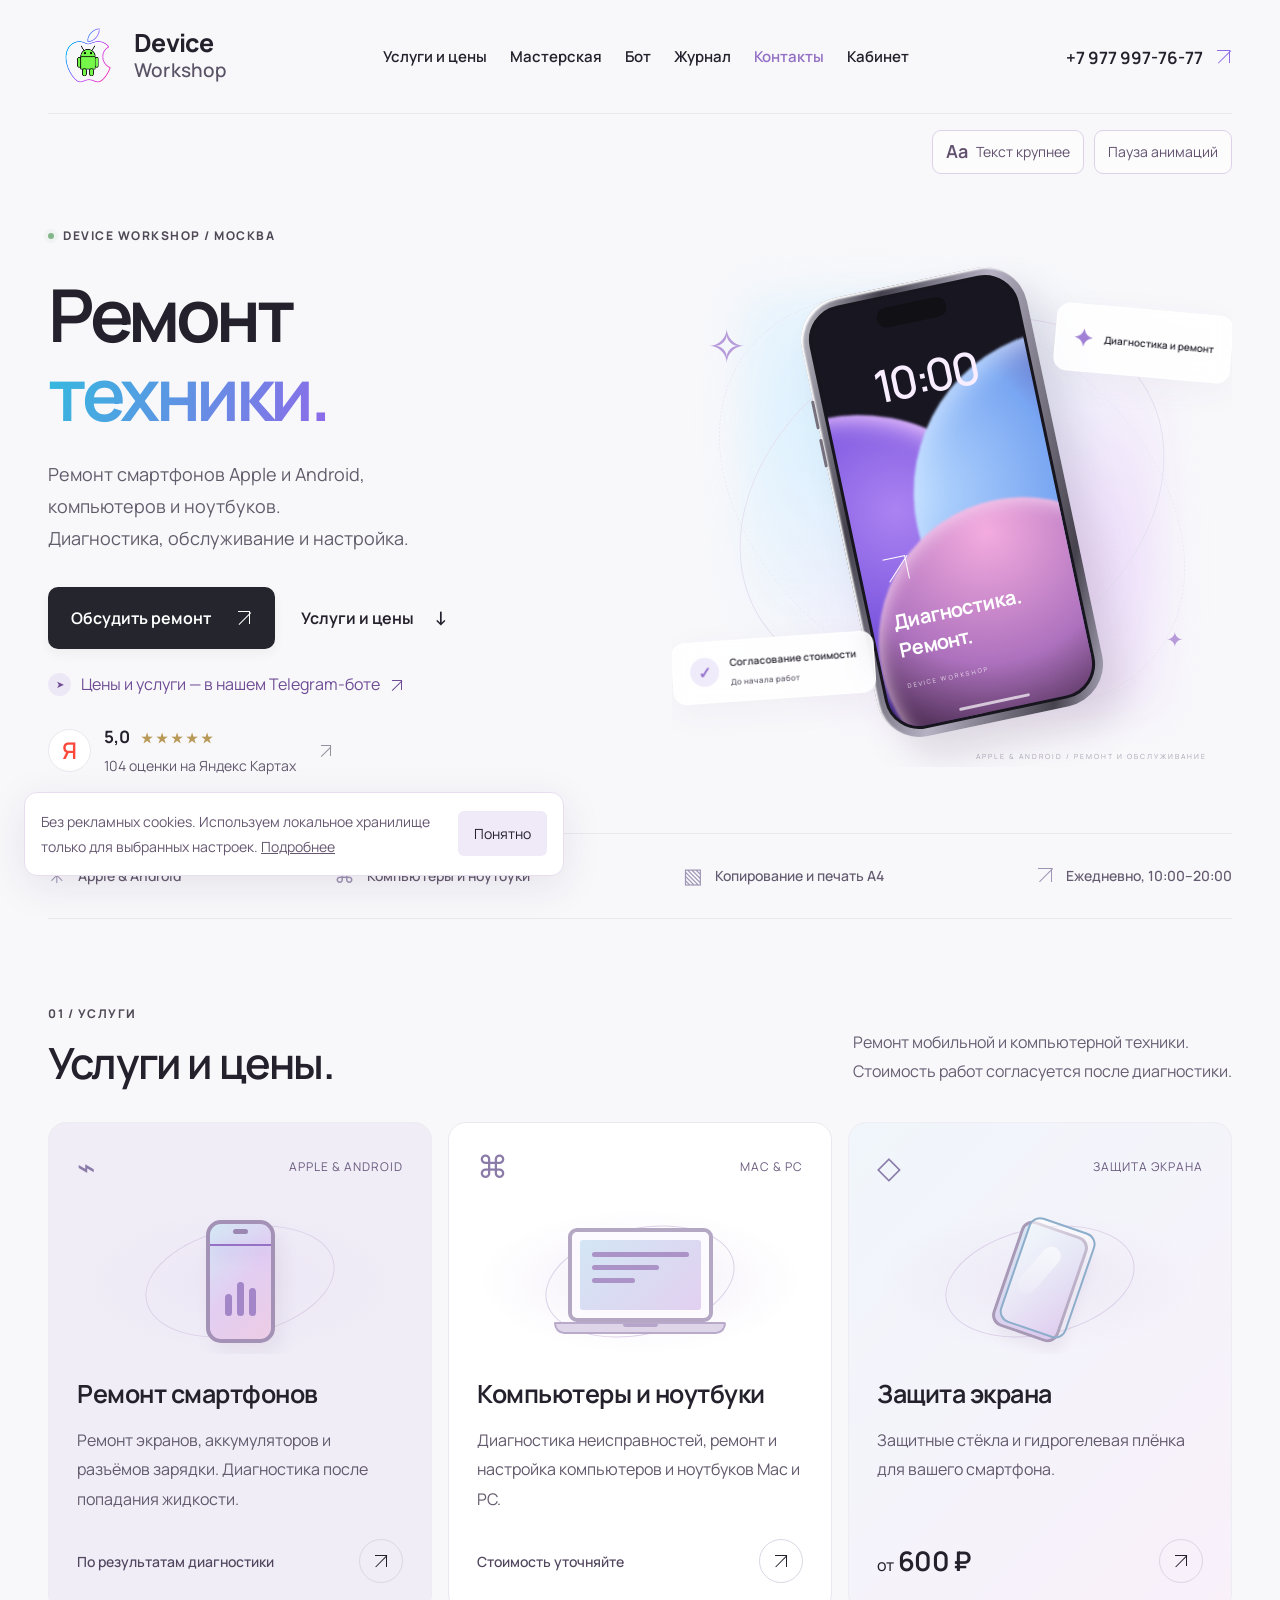
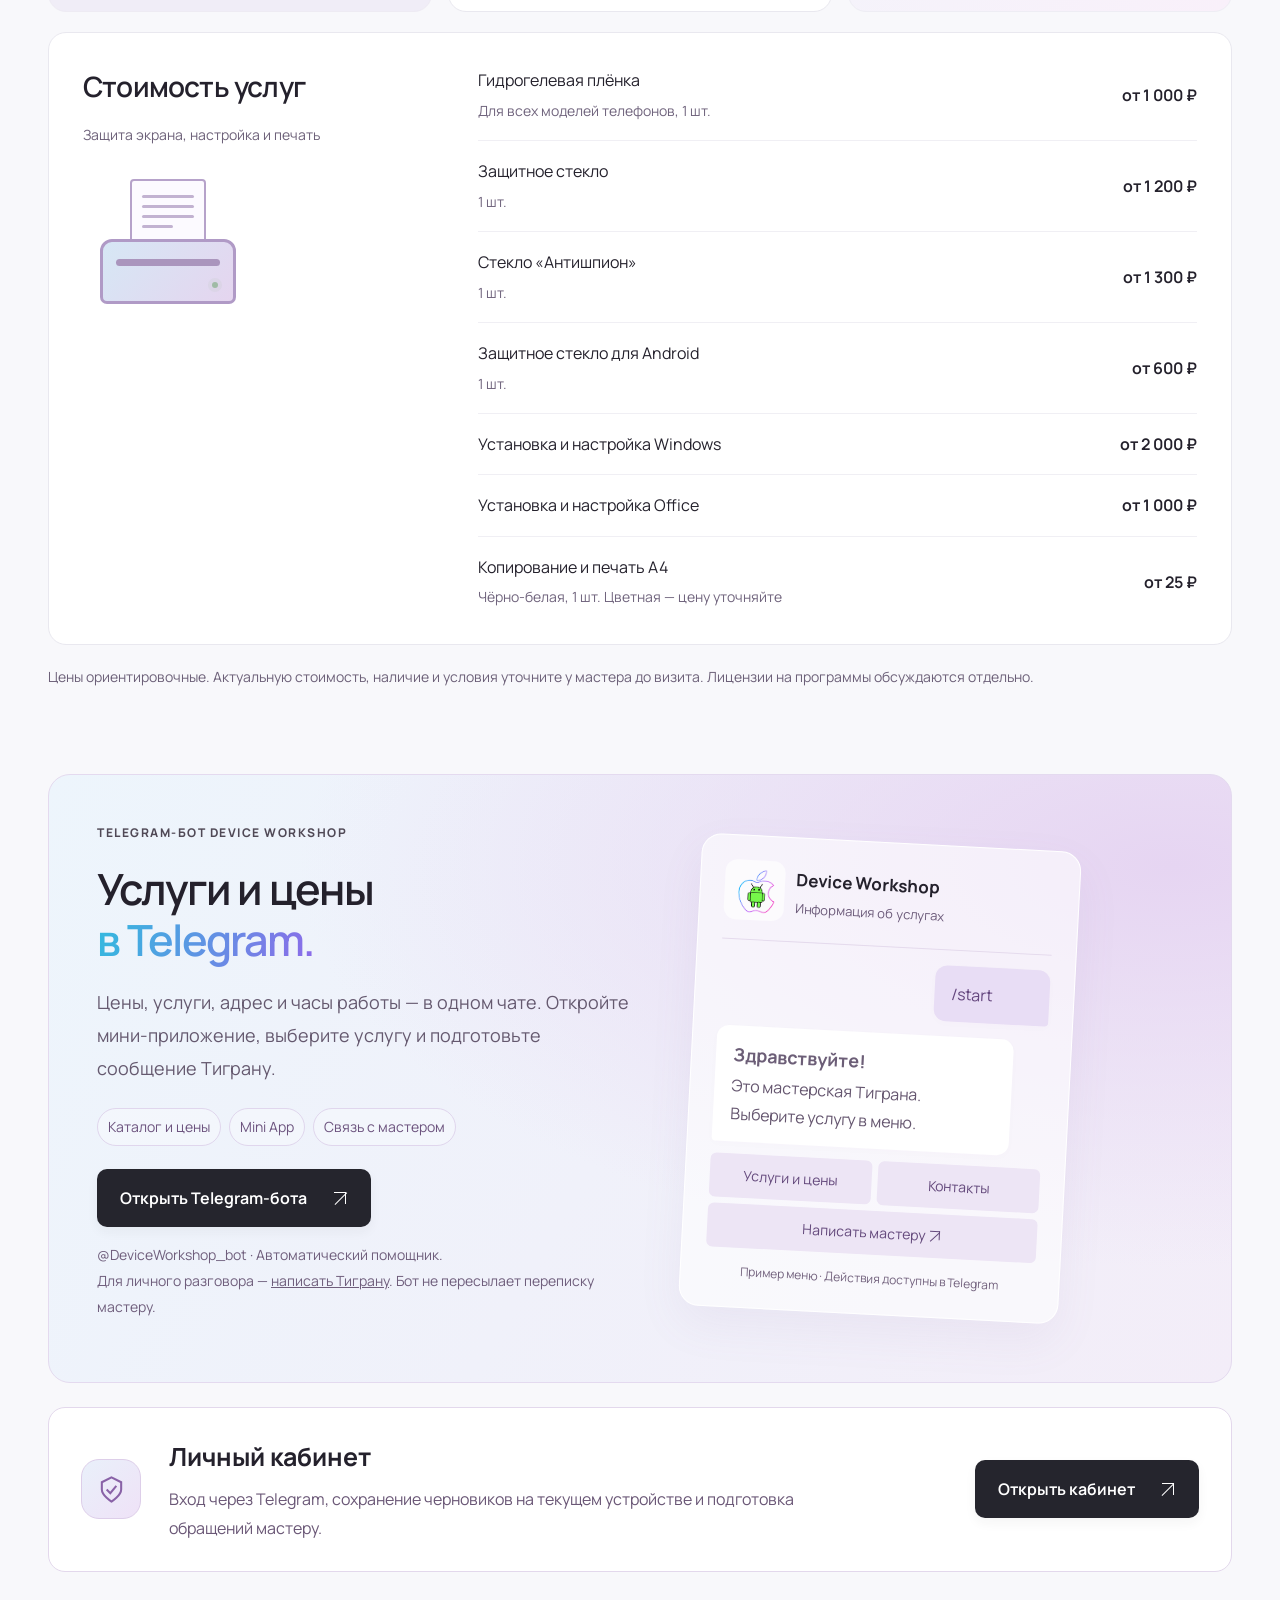
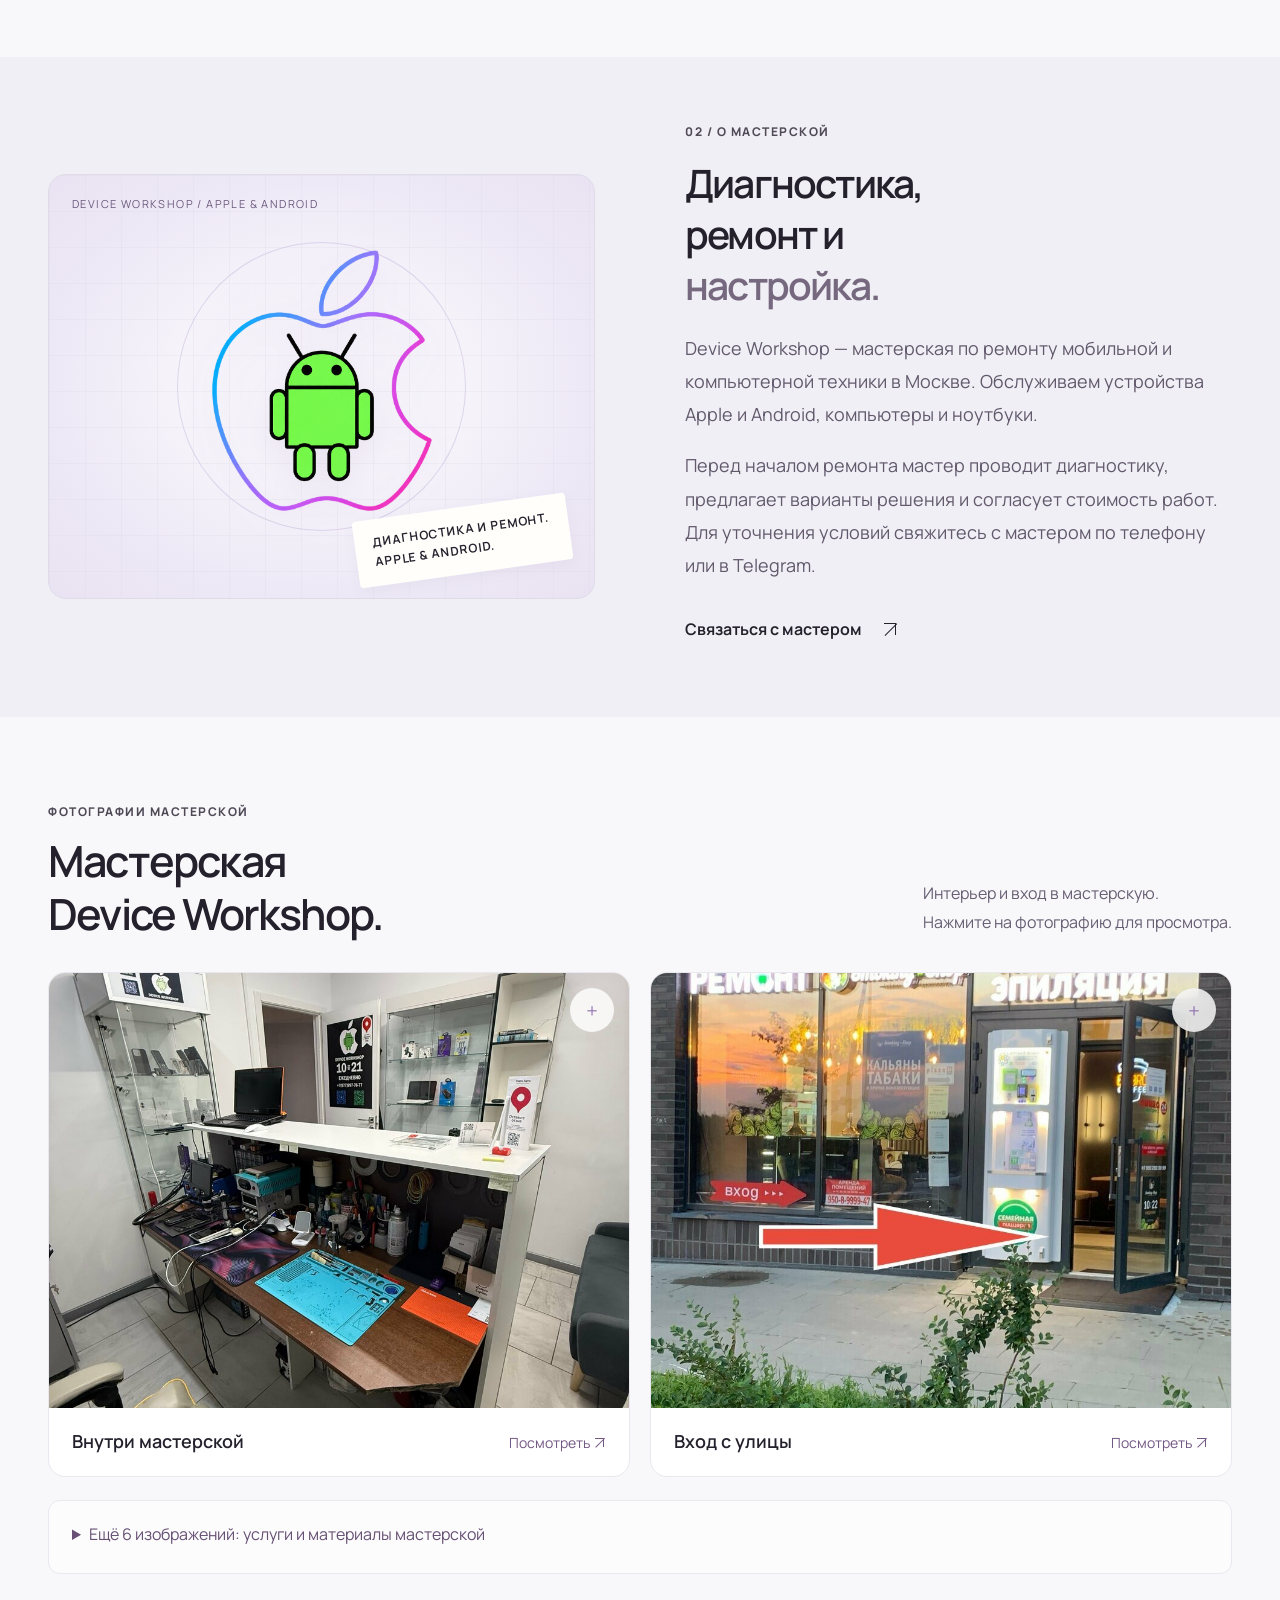
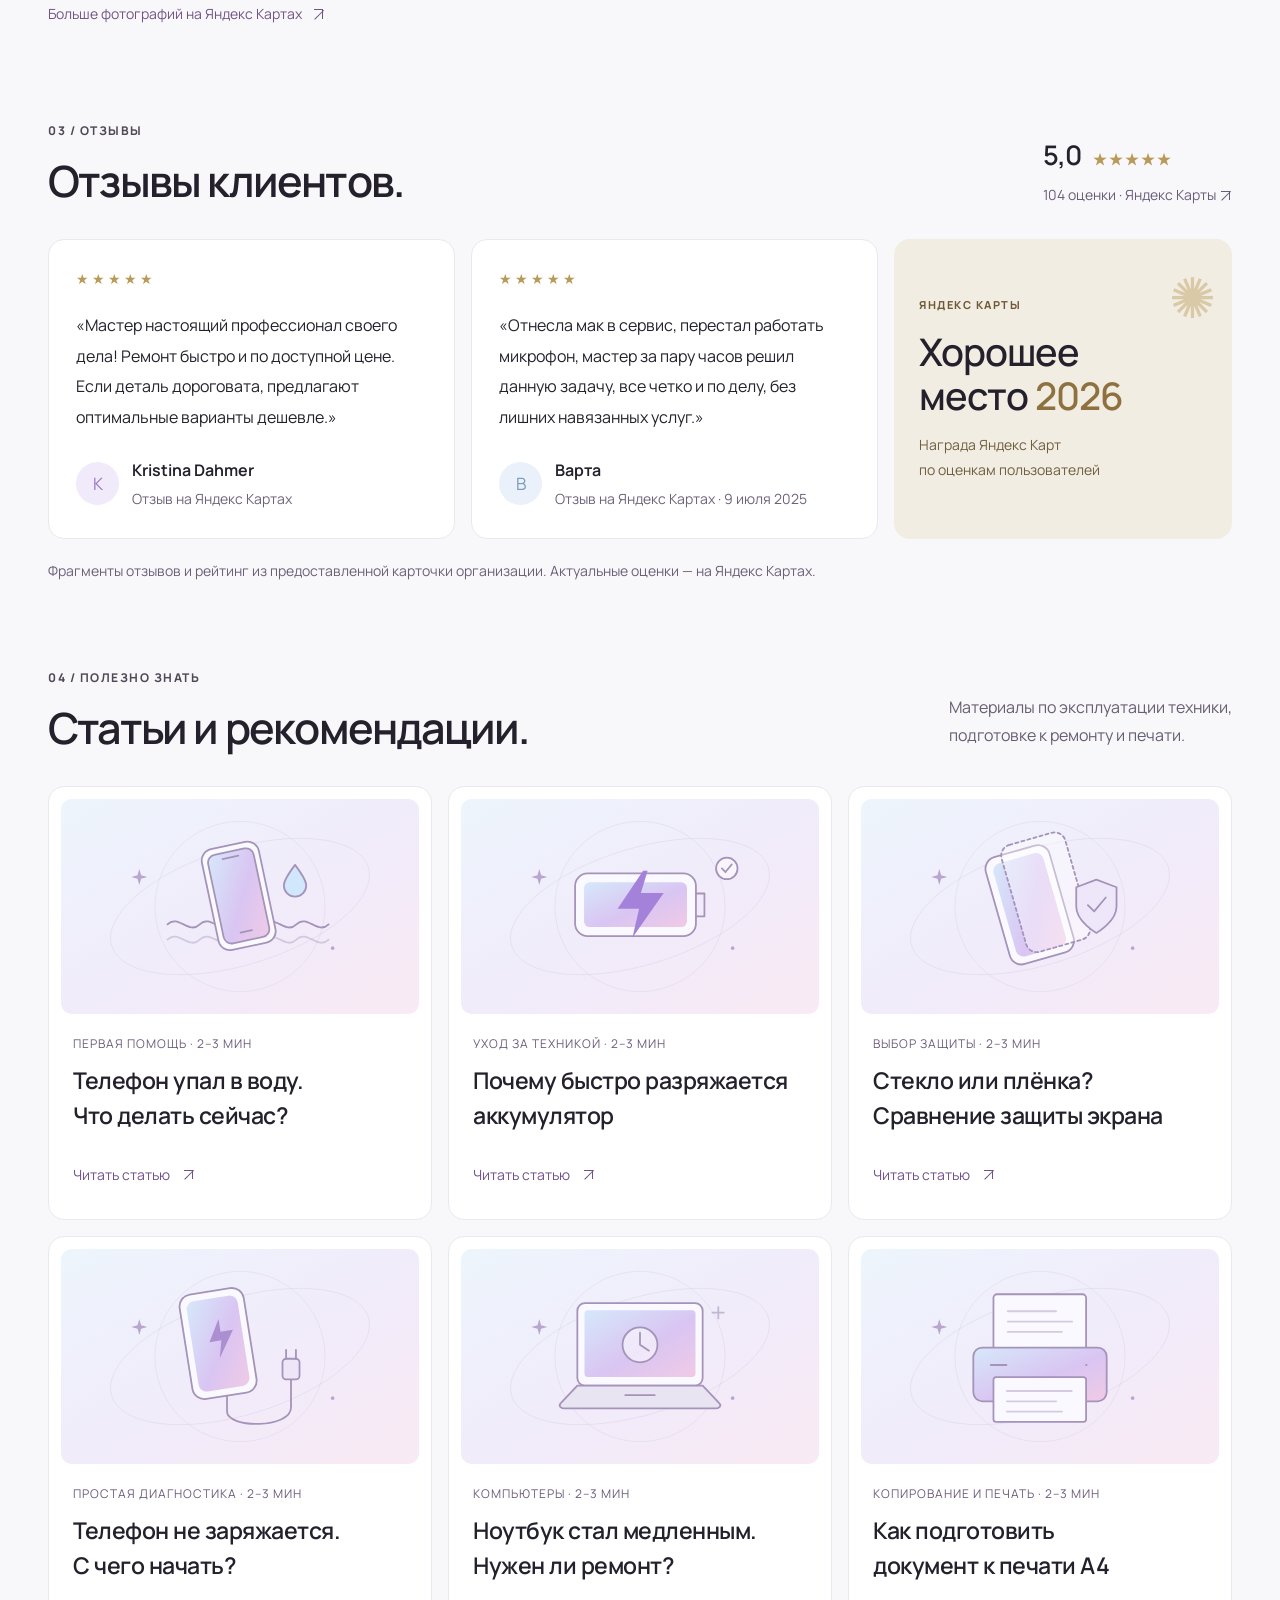
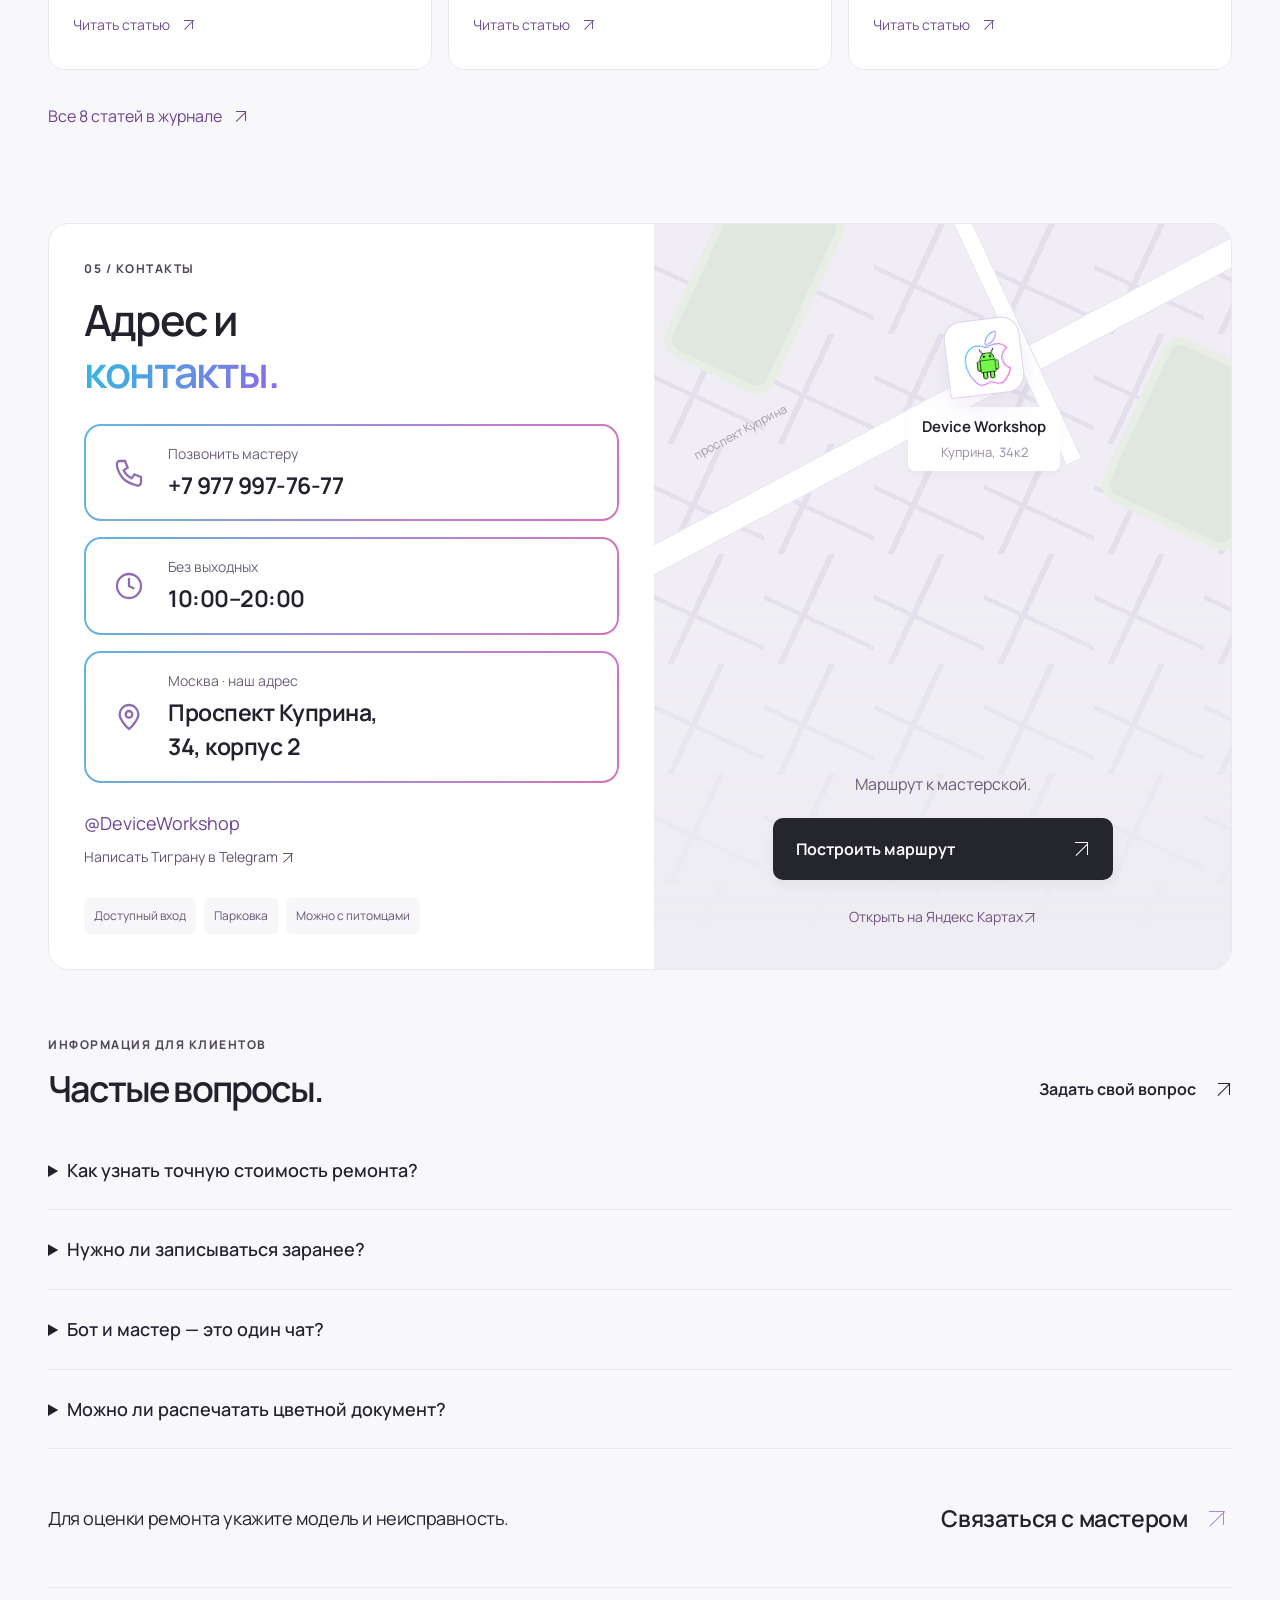
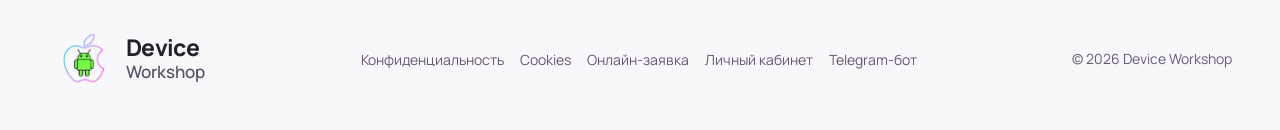
==== commit 9166d515: "Add verified Telegram account, local request drafts and animated service illustrations" ====
--- a/index.html
+++ b/index.html
@@ -7,7 +7,7 @@
   
   <title>Device Workshop — ремонт телефонов и компьютеров в Москве</title>
   <link rel="icon" href="assets/brand/logo.png" type="image/png">
-  <link rel="stylesheet" href="styles.css"><link rel="stylesheet" href="layout.css"><link rel="stylesheet" href="extra.css"><link rel="stylesheet" href="presentation.css"><link rel="stylesheet" href="readability.css">
+  <link rel="stylesheet" href="styles.css"><link rel="stylesheet" href="layout.css"><link rel="stylesheet" href="extra.css"><link rel="stylesheet" href="presentation.css"><link rel="stylesheet" href="readability.css"><link rel="stylesheet" href="live-diagrams.css"><link rel="stylesheet" href="account.css">
   <script src="app.js" defer></script>
   <script src="motion.js" defer></script>
   <script src="gallery.js" defer></script>
@@ -36,11 +36,11 @@
 <body>
   <header class="header shell">
     <a class="brand" href="#" aria-label="Device Workshop — главная"><img class="brand-logo" src="assets/brand/logo.png" alt="" width="96" height="96" decoding="async"><span class="brand-wordmark"><span class="brand-name">Device</span><span class="brand-sub">Workshop</span></span></a>
-    <nav class="desktop-nav" aria-label="Основная навигация"><a href="#services">Услуги и цены</a><a href="#about">Мастерская</a><a href="#telegram">Бот</a><a href="#articles">Журнал</a><a href="#contacts">Контакты</a></nav>
+    <nav class="desktop-nav" aria-label="Основная навигация"><a href="#services">Услуги и цены</a><a href="#about">Мастерская</a><a href="#telegram">Бот</a><a href="#articles">Журнал</a><a href="#contacts">Контакты</a><a href="account.html">Кабинет</a></nav>
     <a class="header-contact" href="tel:+79779977677">+7 977 997-76-77 <span><span class="arrow-icon" aria-hidden="true"></span></span></a>
     <button class="menu-toggle" aria-expanded="false" aria-controls="mobile-nav" aria-label="Открыть меню">☰</button>
   </header>
-  <nav id="mobile-nav" class="mobile-nav" aria-label="Мобильная навигация" hidden><a href="#services">Услуги и цены</a><a href="miniapp.html">Оформить заявку</a><a href="#telegram">Telegram-бот</a><a href="#about">Мастерская</a><a href="#reviews">Отзывы</a><a href="#articles">Полезные статьи</a><a href="#contacts">Контакты</a></nav>
+  <nav id="mobile-nav" class="mobile-nav" aria-label="Мобильная навигация" hidden><a href="#services">Услуги и цены</a><a href="miniapp.html">Оформить заявку</a><a href="account.html">Личный кабинет</a><a href="#telegram">Telegram-бот</a><a href="#about">Мастерская</a><a href="#reviews">Отзывы</a><a href="#articles">Полезные статьи</a><a href="#contacts">Контакты</a></nav>
   <main>
     <section class="hero shell">
       <div class="hero-copy">
@@ -63,14 +63,14 @@
     <section id="services" class="section shell">
       <div class="section-heading"><div><div class="eyebrow">01 / УСЛУГИ</div><h2>Услуги и цены.</h2></div><p>Ремонт мобильной и компьютерной техники.<br>Стоимость работ согласуется после диагностики.</p></div>
       <div class="service-grid">
-        <article class="service-card repair-card"><div class="card-top"><span class="service-icon">⌁</span><span class="card-tag">APPLE & ANDROID</span></div><h3>Ремонт смартфонов</h3><p>Ремонт экранов, аккумуляторов и разъёмов зарядки. Диагностика после попадания жидкости.</p><div class="card-bottom"><span class="price custom-price">По результатам диагностики</span><button class="circle-button" data-book="Ремонт смартфона" aria-label="Обсудить ремонт смартфона"><span class="arrow-icon" aria-hidden="true"></span></button></div></article>
-        <article class="service-card"><div class="card-top"><span class="service-icon">⌘</span><span class="card-tag">MAC & PC</span></div><h3>Компьютеры и ноутбуки</h3><p>Диагностика неисправностей, ремонт и настройка компьютеров и ноутбуков Mac и PC.</p><div class="card-bottom"><span class="price custom-price">Стоимость уточняйте</span><button class="circle-button" data-book="Ремонт компьютера или ноутбука" aria-label="Обсудить ремонт компьютера"><span class="arrow-icon" aria-hidden="true"></span></button></div></article>
-        <article class="service-card protection-card"><div class="card-top"><span class="service-icon">◇</span><span class="card-tag">ЗАЩИТА ЭКРАНА</span></div><h3>Защита экрана</h3><p>Защитные стёкла и гидрогелевая плёнка для вашего смартфона.</p><div class="card-bottom"><span class="price"><small>от</small> 600 ₽</span><button class="circle-button" data-book="Защита экрана" aria-label="Подобрать защиту экрана"><span class="arrow-icon" aria-hidden="true"></span></button></div></article>
+        <article class="service-card repair-card"><div class="card-top"><span class="service-icon">⌁</span><span class="card-tag">APPLE & ANDROID</span></div><div class="service-visual live-diagram" aria-hidden="true"><div class="diagram-phone"><span class="diagnostic-scan"></span><span class="diagnostic-bars"><i></i><i></i><i></i></span></div></div><h3>Ремонт смартфонов</h3><p>Ремонт экранов, аккумуляторов и разъёмов зарядки. Диагностика после попадания жидкости.</p><div class="card-bottom"><span class="price custom-price">По результатам диагностики</span><button class="circle-button" data-book="Ремонт смартфона" aria-label="Обсудить ремонт смартфона"><span class="arrow-icon" aria-hidden="true"></span></button></div></article>
+        <article class="service-card"><div class="card-top"><span class="service-icon">⌘</span><span class="card-tag">MAC & PC</span></div><div class="service-visual live-diagram" aria-hidden="true"><div class="diagram-laptop"><div class="diagram-lid"><div class="diagram-screen"><span></span><span></span><span></span></div></div><div class="diagram-keyboard"></div></div></div><h3>Компьютеры и ноутбуки</h3><p>Диагностика неисправностей, ремонт и настройка компьютеров и ноутбуков Mac и PC.</p><div class="card-bottom"><span class="price custom-price">Стоимость уточняйте</span><button class="circle-button" data-book="Ремонт компьютера или ноутбука" aria-label="Обсудить ремонт компьютера"><span class="arrow-icon" aria-hidden="true"></span></button></div></article>
+        <article class="service-card protection-card"><div class="card-top"><span class="service-icon">◇</span><span class="card-tag">ЗАЩИТА ЭКРАНА</span></div><div class="service-visual live-diagram" aria-hidden="true"><div class="protection-planes"><div class="protection-device"></div><div class="protection-glass"></div></div></div><h3>Защита экрана</h3><p>Защитные стёкла и гидрогелевая плёнка для вашего смартфона.</p><div class="card-bottom"><span class="price"><small>от</small> 600 ₽</span><button class="circle-button" data-book="Защита экрана" aria-label="Подобрать защиту экрана"><span class="arrow-icon" aria-hidden="true"></span></button></div></article>
       </div>
-      <div class="price-panel"><div class="price-panel-heading"><h3>Стоимость услуг</h3><span>Защита экрана, настройка и печать</span></div><div class="price-list"><div><span>Гидрогелевая плёнка <small>Для всех моделей телефонов, 1 шт.</small></span><strong>от 1 000 ₽</strong></div><div><span>Защитное стекло <small>1 шт.</small></span><strong>от 1 200 ₽</strong></div><div><span>Стекло «Антишпион» <small>1 шт.</small></span><strong>от 1 300 ₽</strong></div><div><span>Защитное стекло для Android <small>1 шт.</small></span><strong>от 600 ₽</strong></div><div><span>Установка и настройка Windows</span><strong>от 2 000 ₽</strong></div><div><span>Установка и настройка Office</span><strong>от 1 000 ₽</strong></div><div><span>Копирование и печать А4 <small>Чёрно-белая, 1 шт. Цветная — цену уточняйте</small></span><strong>от 25 ₽</strong></div></div></div>
+      <div class="price-panel"><div class="price-panel-heading"><h3>Стоимость услуг</h3><span>Защита экрана, настройка и печать</span><div class="printing-visual live-diagram" aria-hidden="true"><div class="printer-sheet"><span></span><span></span><span></span><span></span></div><div class="printer-body"></div></div></div><div class="price-list"><div><span>Гидрогелевая плёнка <small>Для всех моделей телефонов, 1 шт.</small></span><strong>от 1 000 ₽</strong></div><div><span>Защитное стекло <small>1 шт.</small></span><strong>от 1 200 ₽</strong></div><div><span>Стекло «Антишпион» <small>1 шт.</small></span><strong>от 1 300 ₽</strong></div><div><span>Защитное стекло для Android <small>1 шт.</small></span><strong>от 600 ₽</strong></div><div><span>Установка и настройка Windows</span><strong>от 2 000 ₽</strong></div><div><span>Установка и настройка Office</span><strong>от 1 000 ₽</strong></div><div><span>Копирование и печать А4 <small>Чёрно-белая, 1 шт. Цветная — цену уточняйте</small></span><strong>от 25 ₽</strong></div></div></div>
       <p class="price-note">Цены ориентировочные. Актуальную стоимость, наличие и условия уточните у мастера до визита. Лицензии на программы обсуждаются отдельно.</p>
     </section>
-<section id="telegram" class="section shell bot-section"><div class="bot-presentation"><div class="bot-copy"><div class="eyebrow">TELEGRAM-БОТ DEVICE WORKSHOP</div><h2>Услуги и цены<br><span class="gradient-text">в Telegram.</span></h2><p>Цены, услуги, адрес и часы работы — в одном чате. Откройте мини-приложение, выберите услугу и подготовьте сообщение Тиграну.</p><div class="bot-benefits"><span>Каталог и цены</span><span>Mini App</span><span>Связь с мастером</span></div><a class="button button-dark bot-main-link" href="https://t.me/DeviceWorkshop_bot?start=website" target="_blank" rel="noopener noreferrer">Открыть Telegram-бота <span class="arrow-icon" aria-hidden="true"></span></a><p class="bot-hint">@DeviceWorkshop_bot · Автоматический помощник.<br>Для личного разговора — <a href="https://t.me/DeviceWorkshop">написать Тиграну</a>. Бот не пересылает переписку мастеру.</p></div><div class="bot-chat" aria-label="Пример навигации в Telegram-боте"><div class="bot-chat-header"><span class="bot-avatar"><img src="assets/brand/logo.png" alt="" width="64" height="64" loading="lazy"></span><span><strong>Device Workshop</strong><small>Информация об услугах</small></span></div><div class="chat-bubble chat-sent">/start</div><div class="chat-bubble chat-received"><strong>Здравствуйте!</strong><br>Это мастерская Тиграна.<br>Выберите услугу в меню.</div><div class="chat-actions" aria-hidden="true"><span>Услуги и цены</span><span>Контакты</span><span>Написать мастеру <span class="arrow-icon" aria-hidden="true"></span></span></div><p class="bot-chat-note">Пример меню · Действия доступны в Telegram</p></div></div></section>
+<section id="telegram" class="section shell bot-section"><div class="bot-presentation"><div class="bot-copy"><div class="eyebrow">TELEGRAM-БОТ DEVICE WORKSHOP</div><h2>Услуги и цены<br><span class="gradient-text">в Telegram.</span></h2><p>Цены, услуги, адрес и часы работы — в одном чате. Откройте мини-приложение, выберите услугу и подготовьте сообщение Тиграну.</p><div class="bot-benefits"><span>Каталог и цены</span><span>Mini App</span><span>Связь с мастером</span></div><a class="button button-dark bot-main-link" href="https://t.me/DeviceWorkshop_bot?start=website" target="_blank" rel="noopener noreferrer">Открыть Telegram-бота <span class="arrow-icon" aria-hidden="true"></span></a><p class="bot-hint">@DeviceWorkshop_bot · Автоматический помощник.<br>Для личного разговора — <a href="https://t.me/DeviceWorkshop">написать Тиграну</a>. Бот не пересылает переписку мастеру.</p></div><div class="bot-chat" aria-label="Пример навигации в Telegram-боте"><div class="bot-chat-header"><span class="bot-avatar"><img src="assets/brand/logo.png" alt="" width="64" height="64" loading="lazy"></span><span><strong>Device Workshop</strong><small>Информация об услугах</small></span></div><div class="chat-bubble chat-sent">/start</div><div class="chat-bubble chat-received"><strong>Здравствуйте!</strong><br>Это мастерская Тиграна.<br>Выберите услугу в меню.</div><div class="chat-actions" aria-hidden="true"><span>Услуги и цены</span><span>Контакты</span><span>Написать мастеру <span class="arrow-icon" aria-hidden="true"></span></span></div><p class="bot-chat-note">Пример меню · Действия доступны в Telegram</p></div></div><div class="account-entry"><span class="account-entry-mark" aria-hidden="true"><svg viewBox="0 0 24 24" fill="none" stroke="currentColor" stroke-width="1.7"><path d="m12 2 8 4v6c0 5-8 10-8 10S4 17 4 12V6Z"/><path d="m8 12 3 3 5-6"/></svg></span><div class="account-entry-copy"><h3>Личный кабинет</h3><p>Вход через Telegram, сохранение черновиков на текущем устройстве и подготовка обращений мастеру.</p></div><a class="button button-dark" href="account.html">Открыть кабинет <span class="arrow-icon" aria-hidden="true"></span></a></div></section>
     <section id="about" class="about-section"><div class="shell about-grid"><div class="about-art" aria-hidden="true"><div class="about-grid-lines"></div><div class="living-logo"><span class="logo-halo" aria-hidden="true"></span><img src="assets/brand/logo.png" alt="" width="360" height="360" decoding="async" loading="lazy"></div><span class="about-sticker">ДИАГНОСТИКА И РЕМОНТ.<br>APPLE & ANDROID.</span><span class="about-art-label">DEVICE WORKSHOP / APPLE & ANDROID</span></div><div class="about-copy"><div class="eyebrow">02 / О МАСТЕРСКОЙ</div><h2>Диагностика,<br>ремонт и<br><span class="muted">настройка.</span></h2><p>Device Workshop — мастерская по ремонту мобильной и компьютерной техники в Москве. Обслуживаем устройства Apple и Android, компьютеры и ноутбуки.</p><p>Перед началом ремонта мастер проводит диагностику, предлагает варианты решения и согласует стоимость работ. Для уточнения условий свяжитесь с мастером по телефону или в Telegram.</p><a class="text-link" href="https://t.me/DeviceWorkshop" target="_blank" rel="noopener noreferrer">Связаться с мастером <span><span class="arrow-icon" aria-hidden="true"></span></span></a></div></div></section>
     <section id="gallery" class="section shell"><div class="section-heading"><div><div class="eyebrow">ФОТОГРАФИИ МАСТЕРСКОЙ</div><h2>Мастерская<br>Device Workshop.</h2></div><p>Интерьер и вход в мастерскую.<br>Нажмите на фотографию для просмотра.</p></div><div class="workshop-gallery"><a class="gallery-photo" data-gallery data-caption="Внутри мастерской" href="assets/workshop/interior.jpg"><img src="assets/workshop/interior.jpg" alt="Рабочее место мастера Device Workshop" width="960" height="1280" loading="lazy" decoding="async"><span class="gallery-expand" aria-hidden="true">＋</span><span class="gallery-photo-caption">Внутри мастерской<span>Посмотреть <span class="arrow-icon" aria-hidden="true"></span></span></span></a><a class="gallery-photo" data-gallery data-caption="Вход с улицы" href="assets/workshop/entrance.jpg"><img src="assets/workshop/entrance.jpg" alt="Витрина и вход в Device Workshop на проспекте Куприна" width="960" height="1280" loading="lazy" decoding="async"><span class="gallery-expand" aria-hidden="true">＋</span><span class="gallery-photo-caption">Вход с улицы<span>Посмотреть <span class="arrow-icon" aria-hidden="true"></span></span></span></a></div><details class="promo-gallery"><summary>Ещё 6 изображений: услуги и материалы мастерской</summary><div class="promo-grid"><a data-gallery data-caption="Ремонт телефонов — материалы мастерской" href="assets/workshop/phones.jpg"><img src="assets/workshop/phones.jpg" alt="Ремонт телефонов — рекламная карточка Device Workshop" width="960" height="1280" loading="lazy" decoding="async"><span>Ремонт телефонов</span></a><a data-gallery data-caption="Ремонт ноутбуков — материалы мастерской" href="assets/workshop/laptops.jpg"><img src="assets/workshop/laptops.jpg" alt="Ремонт ноутбуков — рекламная карточка Device Workshop" width="960" height="1280" loading="lazy" decoding="async"><span>Ремонт ноутбуков</span></a><a data-gallery data-caption="Ремонт компьютеров — материалы мастерской" href="assets/workshop/computers.jpg"><img src="assets/workshop/computers.jpg" alt="Ремонт компьютеров — рекламная карточка Device Workshop" width="960" height="1280" loading="lazy" decoding="async"><span>Ремонт компьютеров</span></a><a data-gallery data-caption="Ремонт планшетов — материалы мастерской" href="assets/workshop/tablets.jpg"><img src="assets/workshop/tablets.jpg" alt="Ремонт планшетов — рекламная карточка Device Workshop" width="960" height="1280" loading="lazy" decoding="async"><span>Ремонт планшетов</span></a><a data-gallery data-caption="Аксессуары — материалы мастерской" href="assets/workshop/accessories.jpg"><img src="assets/workshop/accessories.jpg" alt="Аксессуары — рекламная карточка Device Workshop" width="960" height="1280" loading="lazy" decoding="async"><span>Аксессуары</span></a><a data-gallery data-caption="Сервисный центр — материалы мастерской" href="assets/workshop/service-center.jpg"><img src="assets/workshop/service-center.jpg" alt="Сервисный центр — рекламная карточка Device Workshop" width="960" height="1280" loading="lazy" decoding="async"><span>Сервисный центр</span></a></div></details><a class="gallery-source" href="https://yandex.ru/maps/org/device_workshop/223528800071/gallery/" target="_blank" rel="noopener noreferrer">Больше фотографий на Яндекс Картах <span class="arrow-icon" aria-hidden="true"></span></a></section>
     <section id="reviews" class="section shell"><div class="section-heading"><div><div class="eyebrow">03 / ОТЗЫВЫ</div><h2>Отзывы клиентов.</h2></div><a class="review-total" href="https://yandex.ru/maps/org/device_workshop/223528800071/reviews/" target="_blank" rel="noopener noreferrer"><strong>5,0 <span class="stars">★★★★★</span></strong><span>104 оценки · Яндекс Карты <span class="arrow-icon" aria-hidden="true"></span></span></a></div><div class="review-grid"><article class="review-card"><div class="stars">★★★★★</div><blockquote>«Мастер настоящий профессионал своего дела! Ремонт быстро и по доступной цене. Если деталь дороговата, предлагают оптимальные варианты дешевле.»</blockquote><div class="review-author"><span class="avatar avatar-purple">K</span><span><strong>Kristina Dahmer</strong><small>Отзыв на Яндекс Картах</small></span></div></article><article class="review-card"><div class="stars">★★★★★</div><blockquote>«Отнесла мак в сервис, перестал работать микрофон, мастер за пару часов решил данную задачу, все четко и по делу, без лишних навязанных услуг.»</blockquote><div class="review-author"><span class="avatar avatar-blue">В</span><span><strong>Варта</strong><small>Отзыв на Яндекс Картах · 9 июля 2025</small></span></div></article><article class="award-card"><span class="award-flower">✺</span><span class="eyebrow">ЯНДЕКС КАРТЫ</span><h3>Хорошее<br>место <em>2026</em></h3><p>Награда Яндекс Карт<br>по оценкам пользователей</p></article></div><p class="price-note">Фрагменты отзывов и рейтинг из предоставленной карточки организации. Актуальные оценки — на Яндекс Картах.</p></section>
@@ -79,7 +79,7 @@
 <section class="faq-section shell" id="questions"><div class="faq-heading"><div><div class="eyebrow">ИНФОРМАЦИЯ ДЛЯ КЛИЕНТОВ</div><h2>Частые вопросы.</h2></div><a class="text-link" href="https://t.me/DeviceWorkshop">Задать свой вопрос <span class="arrow-icon" aria-hidden="true"></span></a></div><details><summary>Как узнать точную стоимость ремонта?</summary><p>Напишите мастеру модель устройства и опишите проблему. В боте доступны ориентиры по ценам на защиту, настройку и печать. Стоимость ремонта определяется после диагностики и согласуется до начала работ.</p></details><details><summary>Нужно ли записываться заранее?</summary><p>Перед визитом лучше связаться с Тиграном: уточнить наличие нужной детали, услугу и удобное время. Сообщение в Telegram не подтверждает запись автоматически — дождитесь ответа мастера.</p></details><details><summary>Бот и мастер — это один чат?</summary><p>Нет. <a href="https://t.me/DeviceWorkshop_bot?start=website">@DeviceWorkshop_bot</a> показывает цены, контакты и мини-приложение. <a href="https://t.me/DeviceWorkshop">@DeviceWorkshop</a> — прямая связь с мастером. Подготовленное сообщение нужно отправить самостоятельно.</p></details><details><summary>Можно ли распечатать цветной документ?</summary><p>Все виды копирования и печать А4 доступны по согласованию. Чёрно-белая печать — от 25 ₽ за 1 шт.; стоимость цветной уточняйте до визита. По возможности подготовьте документ в PDF и сообщите количество страниц.</p></details></section>
     <section class="closing shell"><span>Для оценки ремонта укажите модель и неисправность.</span><button data-book>Связаться с мастером <span><span class="arrow-icon" aria-hidden="true"></span></span></button></section>
   </main>
-  <footer class="footer shell"><a class="brand" href="#"><img class="brand-logo" src="assets/brand/logo.png" alt="" width="96" height="96" decoding="async"><span class="brand-wordmark"><span class="brand-name">Device</span><span class="brand-sub">Workshop</span></span></a><div class="legal-links"><a href="privacy.html">Конфиденциальность</a><a href="privacy.html#cookies">Cookies</a><a href="miniapp.html">Онлайн-заявка</a><a href="https://t.me/DeviceWorkshop_bot?start=website">Telegram-бот</a></div><span>© <span id="year">2026</span> Device Workshop</span></footer>
+  <footer class="footer shell"><a class="brand" href="#"><img class="brand-logo" src="assets/brand/logo.png" alt="" width="96" height="96" decoding="async"><span class="brand-wordmark"><span class="brand-name">Device</span><span class="brand-sub">Workshop</span></span></a><div class="legal-links"><a href="privacy.html">Конфиденциальность</a><a href="privacy.html#cookies">Cookies</a><a href="miniapp.html">Онлайн-заявка</a><a href="account.html">Личный кабинет</a><a href="https://t.me/DeviceWorkshop_bot?start=website">Telegram-бот</a></div><span>© <span id="year">2026</span> Device Workshop</span></footer>
   <nav class="mobile-dock" aria-label="Быстрые действия"><a href="tel:+79779977677"><span><span class="arrow-icon" aria-hidden="true"></span></span>Позвонить</a><a href="miniapp.html" class="dock-primary"><span>＋</span>Заявка</a><a href="https://t.me/DeviceWorkshop_bot?start=website"><span>✳</span>Бот</a><a href="https://t.me/DeviceWorkshop"><span>➤</span>Мастеру</a></nav>
   <aside class="cookie-notice" id="cookie-notice" aria-label="Хранение настроек" hidden><p>Без рекламных cookies. Используем локальное хранилище только для выбранных настроек. <a href="privacy.html#cookies">Подробнее</a></p><button id="cookie-dismiss">Понятно</button></aside>
   <dialog id="booking-dialog"><button class="dialog-close" aria-label="Закрыть">×</button><div class="eyebrow">СВЯЗЬ С МАСТЕРОМ</div><h2>Запрос на ремонт</h2><p>Укажите устройство и неисправность. Сайт подготовит текст сообщения для Telegram.</p><form id="booking-form"><label for="service">Услуга</label><select id="service" name="service"><option>Ремонт смартфона</option><option>Ремонт компьютера или ноутбука</option><option>Защита экрана</option><option>Установка Windows или Office</option><option>Копирование и печать А4</option><option>Другой вопрос</option></select><label for="device">Модель устройства и вопрос</label><textarea id="device" name="device" rows="3" maxlength="1500" placeholder="Например: iPhone 13, разбился экран"></textarea><button class="button button-dark" type="submit">Продолжить в Telegram <span><span class="arrow-icon" aria-hidden="true"></span></span></button><small class="form-note">Данные не сохраняются на сайте. Сообщение нужно отправить в Telegram самостоятельно.</small></form><a class="dialog-phone" href="miniapp.html">Открыть каталог и оформить заявку <span class="arrow-icon" aria-hidden="true"></span></a><a class="dialog-phone" href="tel:+79779977677">Или позвоните: +7 977 997-76-77</a></dialog>
--- a/live-diagrams.css
+++ b/live-diagrams.css
@@ -0,0 +1,5 @@
+.service-visual{height:145px;position:relative;display:grid;place-items:center;margin:-5px 0 23px;isolation:isolate;overflow:hidden;background:radial-gradient(ellipse at center,#e8def180,transparent 70%);border-radius:12px}.service-visual::before{content:'';position:absolute;width:190px;height:105px;border:1px solid #ddd1e8;border-radius:50%;transform:rotate(-12deg);z-index:-1}.diagram-phone{width:69px;height:123px;border:4px solid #a392b6;border-radius:15px;background:linear-gradient(135deg,#d3e8f5,#e2cef2,#edcce5);position:relative;box-shadow:7px 11px 17px #80639317;animation:diagnostic-float 6s ease-in-out infinite;overflow:hidden}.diagram-phone::before{content:'';position:absolute;top:5px;left:23px;right:23px;height:5px;border-radius:4px;background:#9c87b3}.diagnostic-scan{position:absolute;top:20px;left:0;width:100%;height:2px;background:#9671c5;box-shadow:0 5px 15px #b895e5;animation:diagnostic-scan 4s ease-in-out infinite}.diagnostic-bars{position:absolute;left:14px;right:14px;bottom:23px;display:flex;align-items:flex-end;justify-content:center;gap:5px;height:40px}.diagnostic-bars i{width:7px;height:55%;border-radius:4px;background:#a386c8;animation:diagnostic-bar 3s ease-in-out infinite}.diagnostic-bars i:nth-child(2){height:85%;animation-delay:-1s}.diagnostic-bars i:nth-child(3){height:70%;animation-delay:-2s}.diagram-laptop{width:172px;position:relative;animation:computer-float 7s ease-in-out infinite}.diagram-lid{position:relative;margin:auto;width:145px;height:94px;padding:8px;border:4px solid #b4a7c4;border-radius:9px;background:#fcfaff;transform-origin:bottom;animation:laptop-angle 8s ease-in-out infinite}.diagram-screen{height:100%;background:linear-gradient(135deg,#d3e6f5,#e2d0f0);border-radius:3px;padding:12px;overflow:hidden}.diagram-screen span{height:5px;display:block;border-radius:5px;background:#ab92c7;margin-bottom:8px;transform-origin:left;animation:screen-bars 5s ease-in-out infinite}.diagram-screen span:nth-child(2){width:70%;animation-delay:-2s}.diagram-screen span:nth-child(3){width:45%;animation-delay:-1s}.diagram-keyboard{height:12px;border:2px solid #b9aacb;background:#ded5e9;border-radius:2px 2px 13px 13px}.diagram-keyboard::after{content:'';display:block;width:35px;height:3px;border-radius:0 0 3px 3px;background:#b6a4c9;margin:auto}.protection-planes{width:90px;height:125px;position:relative;transform:rotate(19deg);animation:protection-turn 8s ease-in-out infinite}.protection-device{position:absolute;inset:7px 10px;border:3px solid #a899b7;background:linear-gradient(135deg,#d7e7f3,#ddc7ee);border-radius:12px;box-shadow:8px 10px 12px #80639312}.protection-glass{position:absolute;inset:1px 4px 13px 16px;border:2px solid #8daecb;border-radius:12px;background:linear-gradient(115deg,#ffffffa8,#ffffff12);animation:glass-layer 6s ease-in-out infinite}.protection-glass::after{content:'';position:absolute;left:13px;top:21px;width:19px;height:56px;border-radius:10px;background:linear-gradient(#fff9,#fff2);transform:rotate(22deg)}.printing-visual{width:170px;height:130px;position:relative;margin-top:26px;display:grid;place-items:end center;isolation:isolate}.printer-sheet{position:absolute;top:5px;left:47px;width:76px;height:85px;border:2px solid #b6a2ca;background:#fcfaff;border-radius:4px;padding:14px 10px;z-index:-1;animation:paper-feed 6s ease-in-out infinite}.printer-sheet span{display:block;height:3px;background:#c2b2d1;border-radius:3px;margin-bottom:7px}.printer-sheet span:last-child{width:60%}.printer-body{width:136px;height:65px;border:3px solid #b09ac6;background:linear-gradient(130deg,#d6e7f5,#e5d5ef);border-radius:12px 12px 7px 7px;position:relative}.printer-body::before{content:'';position:absolute;top:17px;left:13px;right:13px;height:7px;background:#aa95bd;border-radius:5px}.printer-body::after{content:'';position:absolute;right:15px;bottom:13px;width:6px;height:6px;border-radius:50%;background:#a0bba5;box-shadow:0 0 0 4px #a0bba51f}.live-diagram[data-offscreen] *{animation-play-state:paused}.account-entry-mark{width:60px;height:60px;flex-shrink:0;position:relative;border:1px solid #ddcee9;border-radius:18px;background:linear-gradient(135deg,#e9f0fa,#efe2f7);display:grid;place-items:center;color:#8962a7;animation:computer-float 7s ease-in-out infinite}.account-entry-mark svg{width:29px;height:29px}.account-entry-copy{flex:1}
+@keyframes diagnostic-float{0%,100%{transform:translateY(1px) rotate(-9deg)}50%{transform:translateY(-5px) rotate(-5deg)}}@keyframes diagnostic-scan{0%,100%{translate:0 0;opacity:.3}50%{translate:0 71px;opacity:.8}}@keyframes diagnostic-bar{0%,100%{transform:scaleY(.7);opacity:.65}50%{transform:scaleY(1);opacity:.9}}@keyframes computer-float{0%,100%{translate:0 2px}50%{translate:0 -5px}}@keyframes laptop-angle{0%,100%{transform:perspective(400px) rotateX(-3deg)}50%{transform:perspective(400px) rotateX(10deg)}}@keyframes screen-bars{0%,100%{transform:scaleX(.7);opacity:.5}50%{transform:scaleX(1);opacity:.8}}@keyframes protection-turn{0%,100%{transform:rotate(19deg)}50%{transform:rotate(13deg)}}@keyframes glass-layer{0%,100%{translate:0 0;opacity:.8}50%{translate:14px -8px;opacity:1}}@keyframes paper-feed{0%,100%{translate:0 9px}50%{translate:0 -7px}}
+@media(max-width:800px){.service-visual{height:155px}.printing-visual{margin-top:18px}.account-entry-mark{width:54px;height:54px}}@media(max-width:560px){.service-visual{height:145px;margin-bottom:24px}.printing-visual{margin-top:20px}.account-entry-mark{width:52px;height:52px}}
+@media(prefers-reduced-motion:reduce){.live-diagram *,.account-entry-mark{animation:none!important}}.motion-paused .live-diagram *,.motion-paused .account-entry-mark{animation:none!important}
+.hero-art{overflow:clip}.hero-art .label-bottom{left:0}
--- a/account.css
+++ b/account.css
@@ -0,0 +1,4 @@
+[hidden]{display:none!important}.account-shell{max-width:1120px;padding-block:35px 30px}.account-heading h1{font-size:58px;line-height:1.2;letter-spacing:-2.5px;margin:20px 0}.account-heading>p{font-size:var(--body-text);color:#655a70;line-height:1.85;max-width:760px}.account-status{font-size:var(--support-text);line-height:1.8;color:#705285;overflow-wrap:anywhere}.account-guest{display:grid;grid-template-columns:1.1fr 1fr;gap:35px;background:linear-gradient(120deg,#edf4fb,#f4edf8);border:1px solid #e4daed;border-radius:20px;padding:38px;margin-top:28px}.account-guest h2{font-size:32px;line-height:1.35;letter-spacing:-1px}.account-guest p,.account-guest li{font-size:var(--support-text);line-height:1.85;color:#65556f}.account-symbol{width:52px;height:52px;display:grid;place-items:center;color:#8961ad;background:#e6d9f3;border-radius:15px;font-size:30px}.account-guest .button{margin-block:12px}.account-guest .button:disabled{opacity:.65;cursor:wait}.account-telegram-link{font-size:var(--ui-text);display:flex;align-items:center;gap:10px;min-height:48px;color:#6e448f;line-height:1.7}.account-help{font-size:var(--small-text)!important;line-height:1.9!important;color:#6a5a77!important}.account-help a,.account-scope>a{color:#684581;text-decoration:underline}.account-scope{padding:27px;background:#ffffff99;border:1px solid #fff;border-radius:15px}.account-scope h3{font-size:23px;margin-top:0;font-weight:600}.account-scope ul{padding-left:20px}.account-scope li{margin-bottom:12px}.account-scope>a{font-size:var(--small-text);line-height:1.8}.telegram-login-widget{margin-block:18px;max-width:100%;min-height:0}.telegram-login-widget iframe{max-width:100%}.account-profile{display:flex;align-items:center;gap:20px;padding:25px;background:#f0eaf7;border:1px solid #e4d8ee;border-radius:16px;margin-top:25px}.profile-avatar{width:65px;height:65px;flex-shrink:0;display:grid;place-items:center;background:var(--gradient);color:white;font-size:30px;border-radius:19px}.profile-info{flex:1;min-width:0}.profile-verified{font-size:var(--small-text);color:#6d527e}.profile-info h2{font-size:26px;margin:5px 0;line-height:1.4;overflow-wrap:anywhere}.profile-info p{font-size:var(--support-text);color:#72617e;margin:0;overflow-wrap:anywhere}.button-light{background:#f5f0fa;color:#65467d;border:1px solid #ded0eb;box-shadow:none}.account-workspace{display:grid;grid-template-columns:1.05fr 1fr;gap:25px;margin-top:28px;align-items:start}.account-editor,.account-drafts{padding:29px;border:1px solid #e5ddeb;background:white;border-radius:16px;min-width:0}.account-editor h2,.account-drafts>h2{font-size:28px;line-height:1.4;letter-spacing:-.7px}.account-editor form input{width:100%}.draft-form-actions{display:flex;flex-direction:column;gap:13px;margin-top:23px}.draft-form-actions .button{margin:0;text-align:left}.draft-reset{border:0;background:none;font-size:var(--small-text);min-height:44px;color:#745982;text-align:left;padding:5px 0}.draft-empty{font-size:var(--support-text);line-height:1.8;color:#776582;border-radius:10px;background:#f5f1f9;padding:20px}.account-draft{padding:21px;border:1px solid #e4d9ee;border-radius:12px;margin-top:16px;background:#fcfaff}.draft-badge{font-size:12px;letter-spacing:.6px;color:#785d8b;text-transform:uppercase}.account-draft h3{font-size:21px;line-height:1.5;margin:10px 0}.account-draft p{font-size:var(--support-text);color:#6a5878;line-height:1.8;overflow-wrap:anywhere}.account-draft small{font-size:var(--small-text);color:#74617e;line-height:1.8}.account-draft-actions{display:flex;flex-wrap:wrap;gap:8px 14px;margin-top:15px}.account-draft-actions button{font-size:var(--small-text);color:#69477f;border:0;background:#f0e7f7;border-radius:6px;min-height:44px;padding:9px 12px;text-align:left}#draft-count{font-size:18px;background:#ede4f5;padding:3px 10px;border-radius:20px;color:#76558e}#draft-message{padding-top:20px;border-top:1px solid #e9e0ef;margin-top:25px}#draft-message label{display:block;font-size:var(--support-text);margin-bottom:10px}#draft-message .button{margin-top:15px}#draft-message .text-link{margin-top:16px}#draft-undo{padding:16px;border:1px solid #decee9;border-radius:10px;margin-top:20px;font-size:var(--support-text);color:#6f5084;line-height:1.7}#draft-undo button{border:0;background:#ede2f5;color:#694780;min-height:44px;padding:8px 12px;border-radius:6px;font:inherit;margin-top:10px}.account-contact{padding:30px 0;border-bottom:1px solid var(--line);margin-top:30px}.account-contact h2{font-size:27px}.account-contact>a{display:inline-flex;align-items:center;gap:8px;min-height:48px;margin-right:25px;font-size:var(--body-text);color:#6b4789}.account-contact p{font-size:var(--support-text);line-height:1.85;color:#6d5a7a}.account-entry{display:flex;align-items:center;justify-content:space-between;gap:28px;padding:28px 32px;border:1px solid #e3d8ec;border-radius:17px;background:#fff;margin-top:24px}.account-entry h3{font-size:25px;margin:0 0 8px}.account-entry p{font-size:var(--support-text);line-height:1.8;color:#6a5776;max-width:650px;margin:0}.account-entry .button{white-space:nowrap}
+@media(max-width:800px){.account-guest,.account-workspace{grid-template-columns:1fr}.account-heading h1{font-size:46px}.account-guest{padding:29px}.account-profile{gap:15px}.account-entry{align-items:flex-start;flex-direction:column}.account-shell{padding-top:25px}.account-home{font-size:14px}}
+@media(max-width:560px){.account-heading h1{font-size:38px;letter-spacing:-1.5px}.account-heading>p{font-size:var(--body-text)}.account-guest{padding:24px;gap:23px}.account-guest h2{font-size:28px}.account-guest .button{width:100%;gap:12px;text-align:left}.account-scope{padding:20px}.account-scope h3{font-size:22px}.account-profile{display:grid;grid-template-columns:55px minmax(0,1fr);padding:20px;gap:14px}.profile-avatar{width:55px;height:55px;font-size:25px;border-radius:15px}.profile-info h2{font-size:23px}.account-profile>.button{grid-column:1/-1;justify-content:center}.profile-verified{font-size:13px}.account-editor,.account-drafts{padding:23px}.account-editor h2,.account-drafts>h2{font-size:27px}.account-draft{padding:18px}.account-draft h3{font-size:22px}.account-contact>a{display:flex;width:100%;margin-right:0}.account-entry{padding:25px}.account-entry h3{font-size:25px}.account-entry .button{white-space:normal;width:100%;gap:12px}.account-home{font-size:13px;gap:8px}.account-home .arrow-icon{display:none}.account-home{max-width:100px}.account-telegram-link{overflow-wrap:break-word}.account-contact h2{font-size:26px}.account-shell{padding-top:25px}}
+.price.custom-price{font-size:var(--small-text);line-height:1.7;letter-spacing:0}.account-symbol .arrow-icon{font-size:23px}@media(min-width:1101px) and (max-width:1250px){.desktop-nav{gap:14px}}
